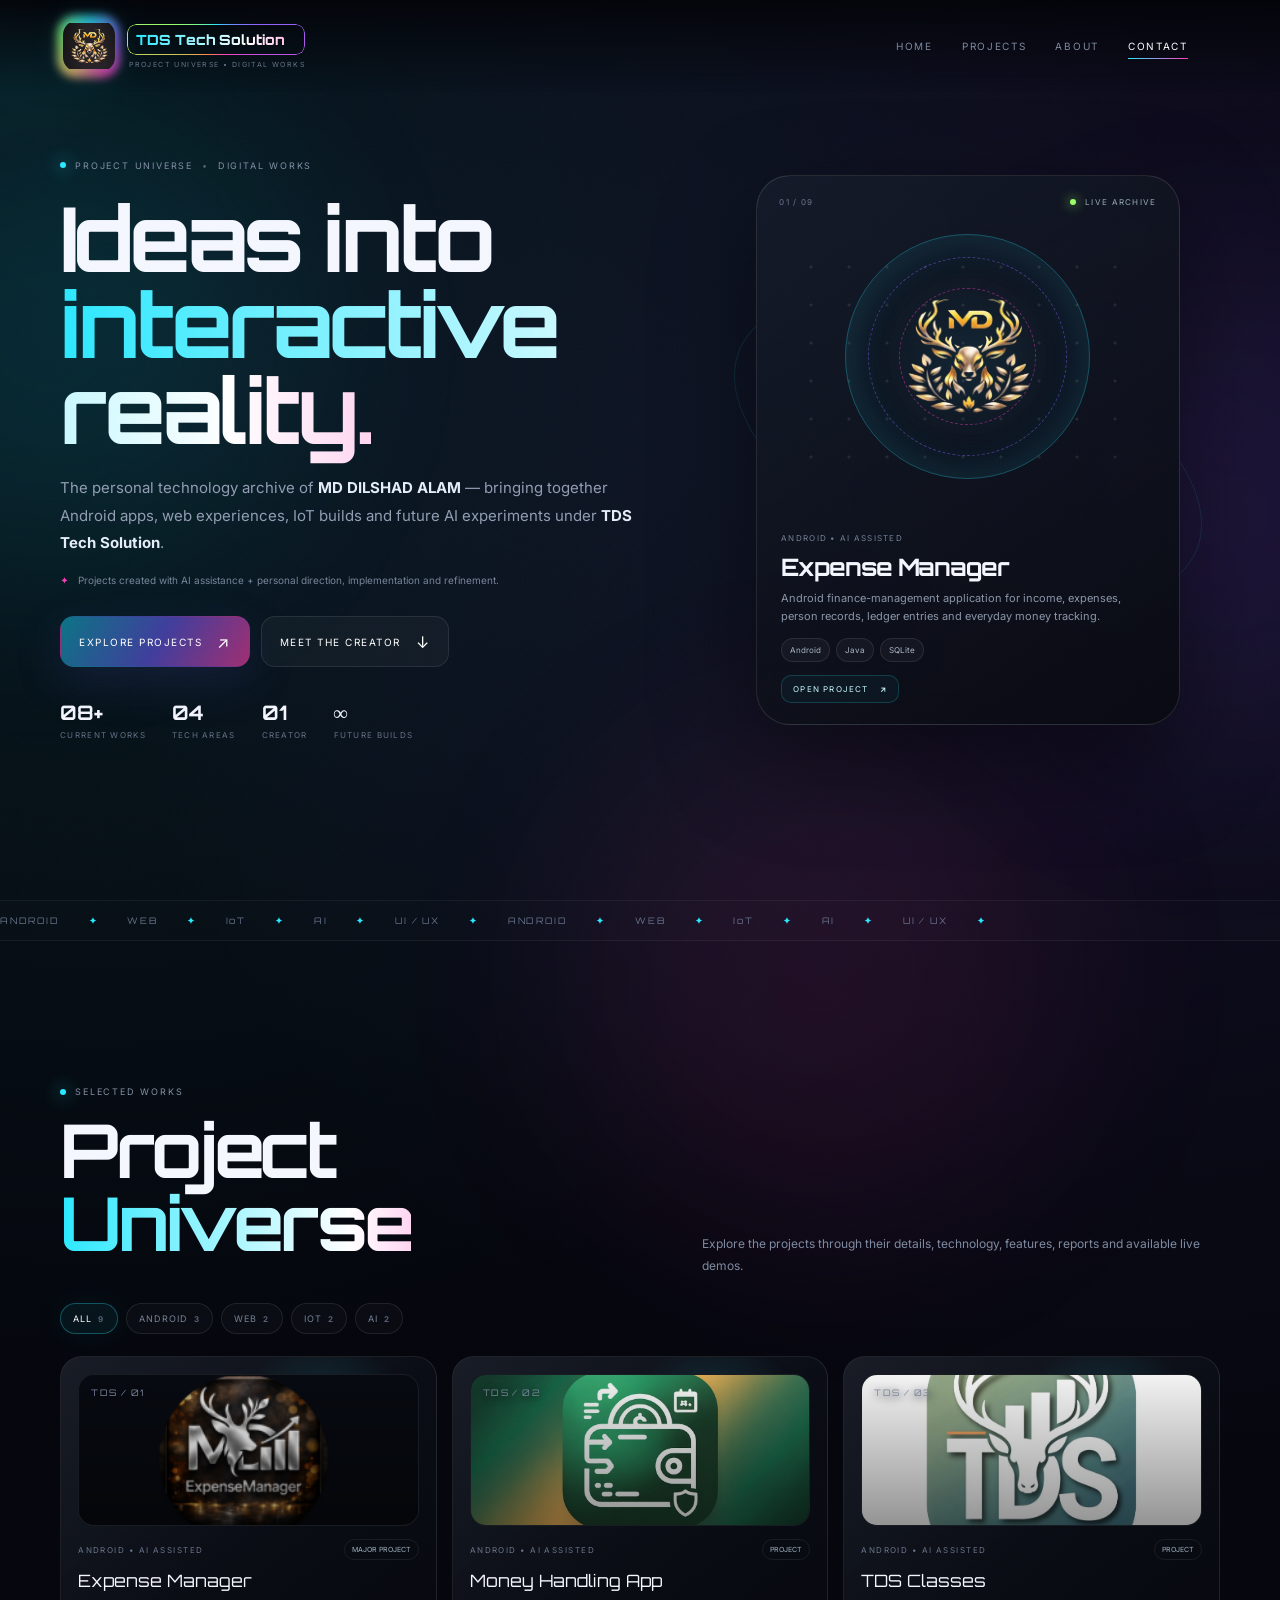
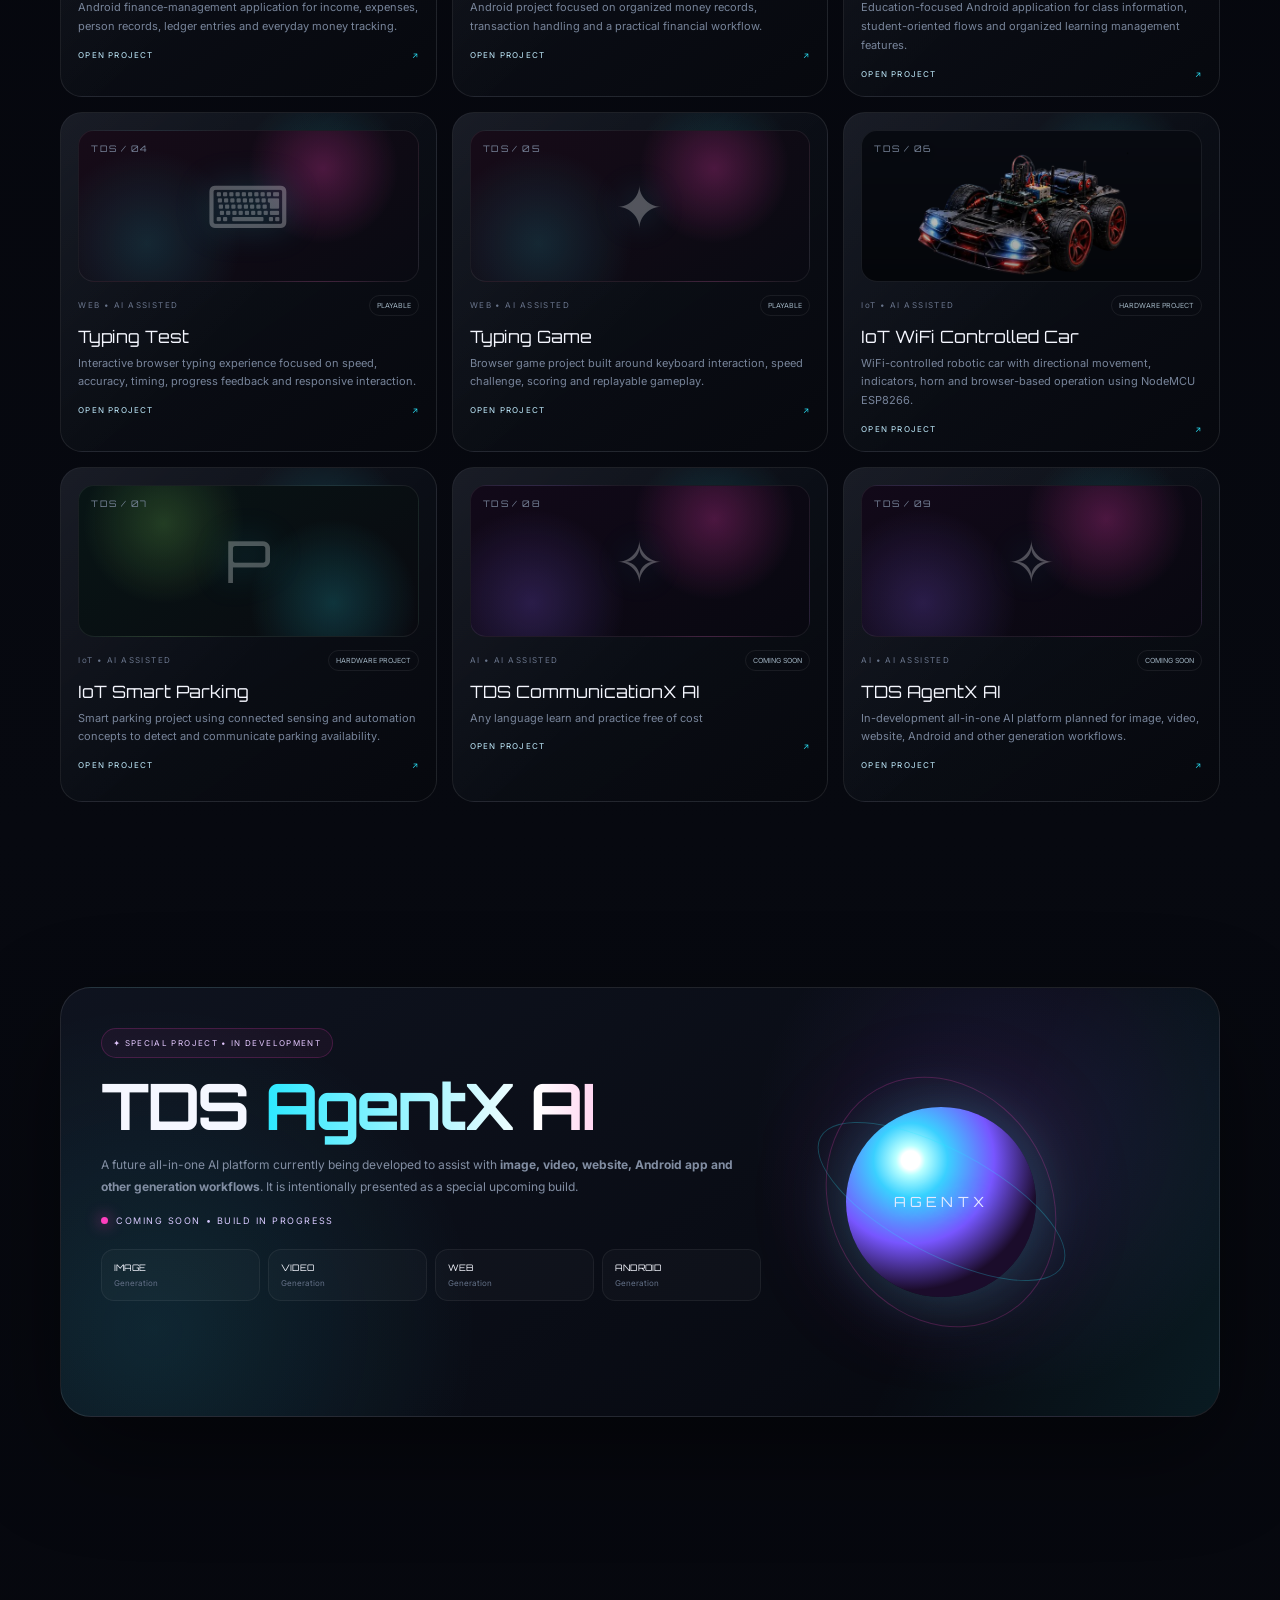
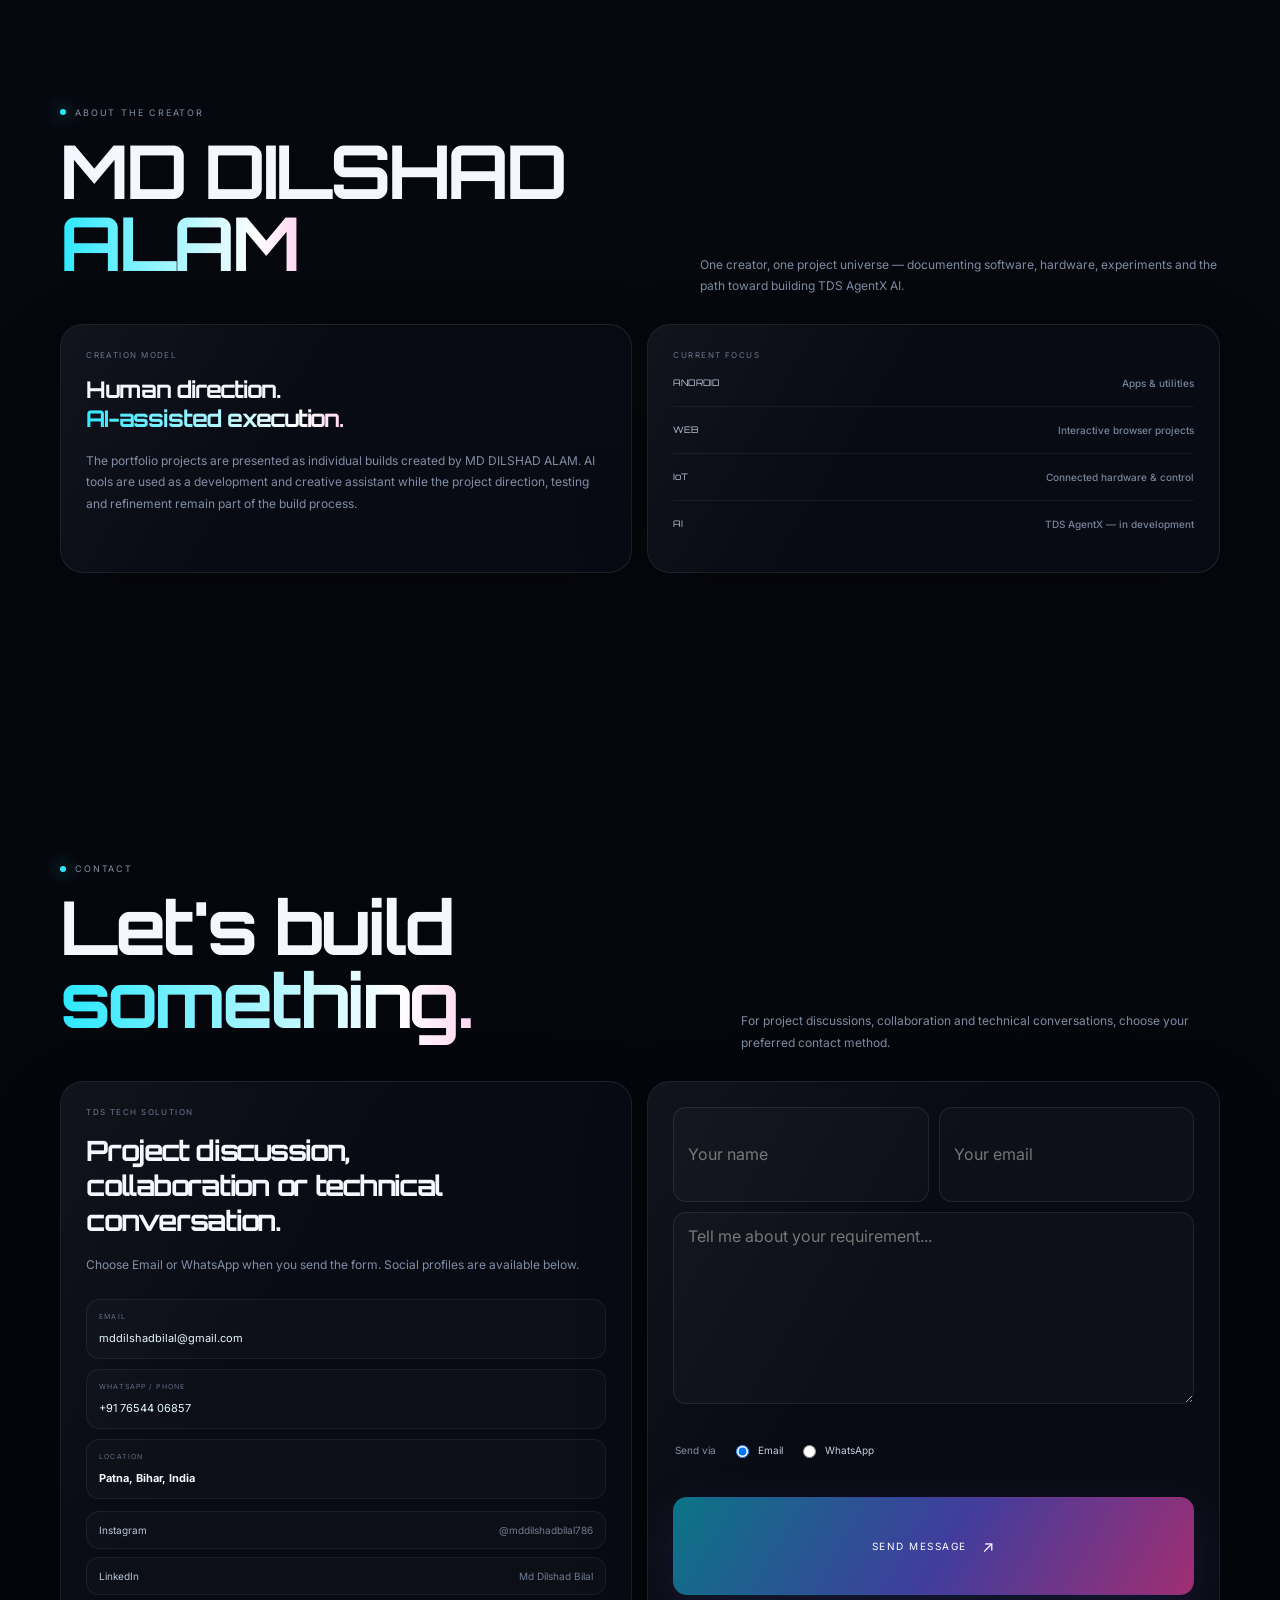
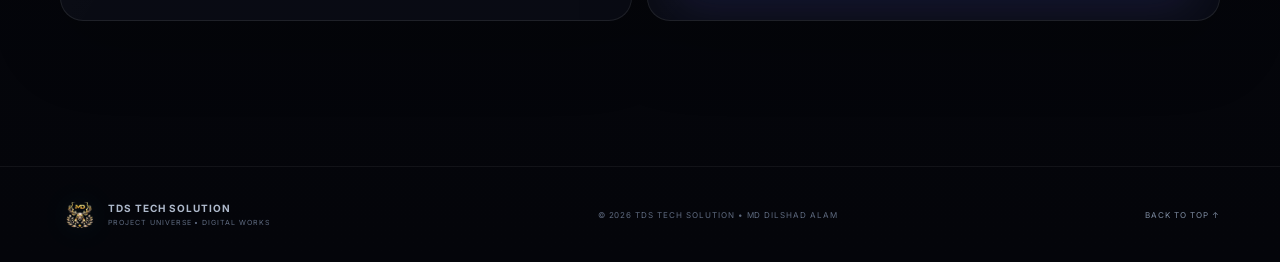
==== index.html @ 15df520c "Add files via upload" ====
<!DOCTYPE html>
<html lang="en">
<head>
  <meta charset="UTF-8">
  <meta name="viewport" content="width=device-width, initial-scale=1.0">
  <meta name="theme-color" content="#05060b">
  <meta name="description" content="TDS Tech Solution — premium digital project universe by MD Dilshad Alam.">
  <title>TDS Tech Solution — Project Universe</title>
  <link rel="preconnect" href="https://fonts.googleapis.com">
  <link rel="preconnect" href="https://fonts.gstatic.com" crossorigin>
  <link href="https://fonts.googleapis.com/css2?family=Inter:wght@400;500;600;700;800&family=Orbitron:wght@500;600;700;800;900&display=swap" rel="stylesheet">
  <link rel="stylesheet" href="styles.css">
</head>
<body>
  <div class="noise"></div>
  <div class="cursor-glow"></div>
  <div class="ambient ambient-a"></div>
  <div class="ambient ambient-b"></div>
  <div class="ambient ambient-c"></div>

  <!-- =====================================================
       PREMIUM 3–5 SECOND INTRO
       ===================================================== -->
  <section class="intro" id="intro">
    <div class="intro-grid"></div>
    <div class="intro-orbit intro-orbit-a"></div>
    <div class="intro-orbit intro-orbit-b"></div>
    <div class="intro-center">
      <div class="logo-stage large">
        <div class="logo-glow"></div>
        <div class="logo-ring ring-1"></div>
        <div class="logo-ring ring-2"></div>
        <div class="logo-ring ring-3"></div>
        <img class="tds-logo-image intro-logo" src="tds-logo.png" alt="TDS Tech Solution logo">
      </div>
      <div class="intro-brand">TDS Tech Solution</div>
      <div class="intro-sub">PROJECT UNIVERSE • DIGITAL WORKS</div>
      <div class="intro-ai">✦ BUILT WITH AI ASSISTANCE • HUMAN DIRECTION</div>
      <div class="intro-loading"><span></span></div>
      <button class="skip-intro magnetic" id="skipIntro">ENTER NOW <b>↗</b></button>
    </div>
  </section>

  <header class="site-header">
    <a class="brand-lockup" href="#home" aria-label="TDS Tech Solution home">
      <div class="brand-logo-shell">
        <img class="tds-logo-image mini" src="logo-.png" alt="TDS Tech Solution logo">
      </div>
      <div class="brand-name-wrap">
        <div class="brand-name-frame"><span class="brand-name">TDS Tech Solution</span></div>
        <span class="brand-sub">PROJECT UNIVERSE • DIGITAL WORKS</span>
      </div>
    </a>

    <nav class="nav" id="nav">
      <a class="nav-link active" href="#home">Home</a>
      <a class="nav-link" href="#projects">Projects</a>
      <a class="nav-link" href="#about">About</a>
      <a class="nav-link" href="#contact">Contact</a>
          </nav>

    <button class="menu-btn magnetic" id="menuBtn" aria-label="Open navigation"><span></span><span></span></button>
  </header>

  <main id="home">
    <!-- =====================================================
         HOME
         ===================================================== -->
    <section class="hero section">
      <div class="hero-copy reveal">
        <div class="eyebrow"><i></i> PROJECT UNIVERSE <span>•</span> DIGITAL WORKS</div>
        <h1>Ideas into<br><em>interactive reality.</em></h1>
        <p class="hero-text">
          The personal technology archive of <strong>MD DILSHAD ALAM</strong> — bringing together Android apps,
          web experiences, IoT builds and future AI experiments under <strong>TDS Tech Solution</strong>.
        </p>
        <div class="hero-ai-note"><span>✦</span> Projects created with AI assistance + personal direction, implementation and refinement.</div>
        <div class="hero-actions">
          <a class="btn btn-primary magnetic" href="#projects">Explore Projects <span>↗</span></a>
          <a class="btn btn-ghost magnetic" href="#about">Meet the Creator <span>↓</span></a>
        </div>
        <div class="stats">
          <div><b>08+</b><span>Current works</span></div>
          <div><b>04</b><span>Tech areas</span></div>
          <div><b>01</b><span>Creator</span></div>
          <div><b>∞</b><span>Future builds</span></div>
        </div>
      </div>

      <!-- Previous-style right-side featured card -->
      <div class="hero-visual reveal delay-1">
        <div class="hero-orbit orbit-x"></div>
        <div class="hero-orbit orbit-y"></div>
        <div class="hero-card tilt-card" id="featuredCard">
          <div class="hero-card-top"><span id="featuredIndex">01 / 08</span><span class="live"><i></i> LIVE ARCHIVE</span></div>
          <div class="hero-card-stage">
            <div class="scan-ring"></div>
            <div class="scan-ring ring-b"></div>
            <div class="hero-card-logo"><img class="tds-logo-image hero-logo" src="tds-logo.png" alt="TDS Tech Solution logo"></div>
            <div class="card-particles"></div>
          </div>
          <div class="featured-copy">
            <div class="featured-kicker" id="featuredCategory">ANDROID • AI ASSISTED</div>
            <h3 id="featuredTitle">Expense Manager</h3>
            <p id="featuredDesc">Personal finance management workflow with expenses, income and ledger-style records.</p>
            <div class="featured-tags" id="featuredTags"><span>Android</span><span>Java</span><span>SQLite</span></div>
            <button class="mini-action magnetic" id="featuredOpen">OPEN PROJECT <b>↗</b></button>
          </div>
        </div>
      </div>
    </section>

    <div class="ticker" aria-hidden="true">
      <div class="ticker-track"><span>ANDROID</span><b>✦</b><span>WEB</span><b>✦</b><span>IoT</span><b>✦</b><span>AI</span><b>✦</b><span>UI / UX</span><b>✦</b><span>ANDROID</span><b>✦</b><span>WEB</span><b>✦</b><span>IoT</span><b>✦</b><span>AI</span><b>✦</b><span>UI / UX</span><b>✦</b></div>
    </div>

    <!-- =====================================================
         PROJECTS
         ===================================================== -->
    <section class="projects section" id="projects">
      <div class="section-head reveal">
        <div>
          <div class="eyebrow"><i></i> SELECTED WORKS</div>
          <h2>Project <em>Universe</em></h2>
        </div>
        <p>Explore the projects through their details, technology, features, reports and available live demos.</p>
      </div>

      <div class="filters reveal delay-1" id="filters"></div>
      <div class="project-grid" id="projectGrid"></div>
    </section>

    <!-- =====================================================
         AGENTX SPECIAL PROJECT
         ===================================================== -->
    <section class="agentx section" id="agentx">
      <div class="agentx-shell reveal">
        <div class="agentx-copy">
          <div class="special-badge">✦ SPECIAL PROJECT • IN DEVELOPMENT</div>
          <h2>TDS <em>AgentX AI</em></h2>
          <p>
            A future all-in-one AI platform currently being developed to assist with <strong>image, video,
            website, Android app and other generation workflows</strong>. It is intentionally presented as a special upcoming build.
          </p>
          <div class="coming-soon"><span></span> COMING SOON • BUILD IN PROGRESS</div>
          <div class="agentx-mini-grid">
            <div>IMAGE<span>Generation</span></div>
            <div>VIDEO<span>Generation</span></div>
            <div>WEB<span>Generation</span></div>
            <div>ANDROID<span>Generation</span></div>
          </div>
        </div>
        <div class="agentx-visual"><div class="agent-orb"></div><div class="agent-axis axis-a"></div><div class="agent-axis axis-b"></div><div class="agent-core-text">AGENTX</div></div>
      </div>
    </section>

    <!-- =====================================================
         ABOUT
         ===================================================== -->
    <section class="about section" id="about">
      <div class="section-head reveal">
        <div>
          <div class="eyebrow"><i></i> ABOUT THE CREATOR</div>
          <h2>MD DILSHAD <em>ALAM</em></h2>
        </div>
        <p>One creator, one project universe — documenting software, hardware, experiments and the path toward building TDS AgentX AI.</p>
      </div>
      <div class="about-grid">
        <div class="glass-panel reveal">
          <div class="panel-label">CREATION MODEL</div>
          <h3>Human direction.<br><em>AI-assisted execution.</em></h3>
          <p>
            The portfolio projects are presented as individual builds created by MD DILSHAD ALAM.
            AI tools are used as a development and creative assistant while the project direction, testing and refinement remain part of the build process.
          </p>
        </div>
        <div class="glass-panel reveal delay-1">
          <div class="panel-label">CURRENT FOCUS</div>
          <div class="focus-row"><span>ANDROID</span><b>Apps & utilities</b></div>
          <div class="focus-row"><span>WEB</span><b>Interactive browser projects</b></div>
          <div class="focus-row"><span>IoT</span><b>Connected hardware & control</b></div>
          <div class="focus-row"><span>AI</span><b>TDS AgentX — in development</b></div>
        </div>
      </div>
    </section>

    <!-- =====================================================
         CONTACT
         ===================================================== -->
    <section class="contact section" id="contact">
      <div class="section-head reveal">
        <div><div class="eyebrow"><i></i> CONTACT</div><h2>Let's build <em>something.</em></h2></div>
        <p>For project discussions, collaboration and technical conversations, choose your preferred contact method.</p>
      </div>
      <div class="contact-grid">
        <div class="glass-panel contact-info reveal">
          <div class="panel-label">TDS TECH SOLUTION</div>
          <h3>Project discussion,<br>collaboration or technical conversation.</h3>
          <p>Choose Email or WhatsApp when you send the form. Social profiles are available below.</p>
          <div class="contact-list">
            <div><span>EMAIL</span><a href="mailto:mddilshadbilal@gmail.com">mddilshadbilal@gmail.com</a></div>
            <div><span>WHATSAPP / PHONE</span><a href="https://wa.me/917654406857">+91 76544 06857</a></div>
            <div><span>LOCATION</span><b>Patna, Bihar, India</b></div>
          </div>
          <div class="social-links">
            <a href="https://www.instagram.com/mddilshadbilal786/" target="_blank" rel="noopener">Instagram <span>@mddilshadbilal786</span></a>
            <a href="https://www.linkedin.com/search/results/people/?keywords=Md%20Dilshad%20Bilal" target="_blank" rel="noopener">LinkedIn <span>Md Dilshad Bilal</span></a>
          </div>
        </div>
        <form class="glass-panel form reveal delay-1" id="contactForm">
          <div class="form-row"><input id="contactName" placeholder="Your name" required><input id="contactSenderEmail" type="email" placeholder="Your email" required></div>
          <textarea id="contactMessage" placeholder="Tell me about your requirement..." required></textarea>
          <div class="contact-method">
            <span>Send via</span>
            <label><input type="radio" name="contactMethod" value="email" checked> Email</label>
            <label><input type="radio" name="contactMethod" value="whatsapp"> WhatsApp</label>
          </div>
          <button class="btn btn-primary magnetic" type="submit">Send Message <span>↗</span></button>
        </form>
      </div>
    </section>

  </main>

  <footer class="footer">
    <div class="footer-brand"><img class="tds-logo-image footer-logo" src="tds-logo.png" alt="TDS Tech Solution logo"><div><strong>TDS Tech Solution</strong><span>PROJECT UNIVERSE • DIGITAL WORKS</span></div></div>
    <div>© <span id="year"></span> TDS Tech Solution • MD DILSHAD ALAM</div>
    <a href="#home" class="magnetic back-top">BACK TO TOP ↑</a>
  </footer>

  <!-- =====================================================
       PROJECT ADD GUIDE
       PROJECT ADDING (EASY UPDATE)
       Project cards are generated from the objects below. To add
       another project, copy one complete project block/object,
       paste it below the previous one, then update the details.
       This is the project-card data equivalent of copying the
       project div: the design and detail drawer update automatically.
       ===================================================== -->
  <script type="application/json" id="projectData">
  [
    {
      "id":"expense-manager","number":"01","category":"android","label":"ANDROID","title":"Expense Manager","symbol":"₹",
      "description":"Android finance-management application for income, expenses, person records, ledger entries and everyday money tracking.",
      "tech":["Android","Java","SQLite","Material UI"],
      "features":["Income & expense tracking","Person / ledger management","Transaction history","Balance calculation","Recycle-bin recovery","Monthly reporting"],
      "status":"MAJOR PROJECT","cover":"expense-manager-cover.png","demo":"#","report":"reports/expense-manager/index.html"
    },
    {
      "id":"money-handling","number":"02","category":"android","label":"ANDROID","title":"Money Handling App","symbol":"◈",
      "description":"Android project focused on organized money records, transaction handling and a practical financial workflow.",
      "tech":["Android","Java","SQLite","UI / UX"],
      "features":["Money records","Transaction workflow","History view","Data organization","Mobile-first interface","Structured app flow"],
      "status":"PROJECT","cover":"money-handling-cover.jpeg","demo":"#","report":"reports/money-handling-report.html"
    },
    {
      "id":"tds-classes","number":"03","category":"android","label":"ANDROID","title":"TDS Classes","symbol":"T",
      "description":"Education-focused Android application for class information, student-oriented flows and organized learning management features.",
      "tech":["Android","Java","Firebase","Material Design"],
      "features":["Student management","Class information","OTP login flow","Attendance-oriented workflow","Organized content","Mobile interface"],
      "status":"PROJECT","cover":"tds-classes-cover.jpeg","demo":"#","report":"reports/tds-classes-report.html"
    },
    {
      "id":"typing-test","number":"04","category":"web","label":"WEB","title":"Typing Test","symbol":"⌨",
      "description":"Interactive browser typing experience focused on speed, accuracy, timing, progress feedback and responsive interaction.",
      "tech":["HTML","CSS","JavaScript","Web UI"],
      "features":["Typing speed test","Accuracy tracking","Instant feedback","Responsive interface","Practice workflow","Browser-based experience"],
      "status":"PLAYABLE","cover":"","demo":"projects/typing-test/index.html","report":"#"
    },
    {
      "id":"typing-game","number":"05","category":"web","label":"WEB","title":"Typing Game","symbol":"✦",
      "description":"Browser game project built around keyboard interaction, speed challenge, scoring and replayable gameplay.",
      "tech":["HTML","CSS","JavaScript","Game Logic"],
      "features":["Interactive gameplay","Score system","Speed challenge","Keyboard interaction","Responsive design","Replay workflow"],
      "status":"PLAYABLE","cover":"","demo":"projects/typing-game/index.html","report":"#"
    },
    {
      "id":"iot-wifi-car","number":"06","category":"iot","label":"IoT","title":"IoT WiFi Controlled Car","symbol":"◈",
      "description":"WiFi-controlled robotic car with directional movement, indicators, horn and browser-based operation using NodeMCU ESP8266.",
      "tech":["ESP8266","L298N","DC Motors","WiFi","OLED"],
      "features":["WiFi control","Forward / reverse","Left / right movement","Indicators","Horn","Browser control interface"],
      "status":"HARDWARE PROJECT","cover":"iot-car.png","demo":"#","report":"reports/iotcar/index.html"
    },
    {
      "id":"iot-smart-parking","number":"07","category":"iot","label":"IoT","title":"IoT Smart Parking","symbol":"P",
      "description":"Smart parking project using connected sensing and automation concepts to detect and communicate parking availability.",
      "tech":["Arduino","Ultrasonic Sensor","Servo Motor","IoT","Automation"],
      "features":["Parking availability","Sensor-based detection","Automatic gate concept","Real-time status","Connected hardware","Automation workflow"],
      "status":"HARDWARE PROJECT","cover":"","demo":"#","report":"reports/iot-smart-parking/index.html"
    },
    {
      "id":"tds-communicationX","number":"08","category":"ai","label":"AI","title":"TDS CommunicationX AI","symbol":"✧",
      "description":"Any language learn and practice free of cost",
      "tech":["AI assist","Generation","Automation","Future Platform"],
      "features":["easy to learn and practice"],
      "status":"COMING SOON","cover":"","demo":"#Communicationx","report":"#"
    }
    ,
    {
      "id":"tds-agentx","number":"09","category":"ai","label":"AI","title":"TDS AgentX AI","symbol":"✧",
      "description":"In-development all-in-one AI platform planned for image, video, website, Android and other generation workflows.",
      "tech":["AI","Generation","Automation","Future Platform"],
      "features":["Image generation","Video generation","Website generation","Android generation","Automation ideas","Future AI tools"],
      "status":"COMING SOON","cover":"","demo":"#agentx","report":"#"
    }
  ]
  </script>

  <!-- Project detail drawer -->
  <div class="overlay" id="projectOverlay" aria-hidden="true">
    <aside class="drawer">
      <button class="close-drawer magnetic" id="closeDrawer" aria-label="Close">×</button>
      <div class="drawer-top"><span id="drawerNumber">01</span><span id="drawerCategory">ANDROID</span></div>
      <div class="drawer-hero"><div><div class="eyebrow"><i></i> PROJECT DETAILS</div><h2 id="drawerTitle">Expense Manager</h2><p id="drawerDescription"></p></div><div class="drawer-symbol" id="drawerSymbol">₹</div></div>
      <div class="drawer-block"><span class="label">STATUS</span><div class="status-pill" id="drawerStatus">MAJOR PROJECT</div></div>
      <div class="drawer-block"><span class="label">TECHNOLOGY</span><div class="tech-list" id="drawerTech"></div></div>
      <div class="drawer-block"><span class="label">FEATURES</span><div class="feature-grid" id="drawerFeatures"></div></div>
      <div class="drawer-block ai-disclosure"><span>✦ AI-ASSISTED PROJECT</span><p>This project is presented as an AI-assisted build with human direction, testing and refinement by MD DILSHAD ALAM.</p></div>
      <div class="drawer-actions"><a class="btn btn-primary magnetic" id="drawerDemo" href="#">OPEN DEMO <span>↗</span></a><a class="btn btn-ghost magnetic" id="drawerReport" href="#">VIEW REPORT <span>↗</span></a></div>
    </aside>
  </div>

  <div class="toast" id="toast"><span>✦</span><b id="toastText">Ready</b></div>
  <script src="app.js"></script>
</body>
</html>
---- styles.css ----
:root{
  --bg:#04050a;--bg2:#090b12;--panel:rgba(14,17,27,.78);--panel2:#0d111a;--text:#f5f7ff;--muted:#929db3;
  --cyan:#2be8ff;--violet:#8d63ff;--pink:#ff3fbe;--lime:#98ff6a;--gold:#ffc76b;--orange:#ff8d49;
  --line:rgba(255,255,255,.09);--line2:rgba(255,255,255,.16);--shadow:0 35px 100px rgba(0,0,0,.45)
}
*{box-sizing:border-box}html{scroll-behavior:smooth}body{margin:0;background:radial-gradient(circle at 8% 6%,rgba(43,232,255,.09),transparent 22%),radial-gradient(circle at 88% 9%,rgba(141,99,255,.11),transparent 22%),linear-gradient(180deg,#03040a,#070910 48%,#04050a);color:var(--text);font-family:Inter,system-ui,sans-serif;overflow-x:hidden}body.no-scroll{overflow:hidden}
a{text-decoration:none;color:inherit}button,input,textarea{font:inherit}.noise{position:fixed;inset:0;z-index:50;pointer-events:none;opacity:.035;background-image:url("data:image/svg+xml,%3Csvg xmlns='http://www.w3.org/2000/svg' width='160' height='160'%3E%3Cfilter id='n'%3E%3CfeTurbulence baseFrequency='.9' numOctaves='3' stitchTiles='stitch' type='fractalNoise'/%3E%3C/filter%3E%3Crect width='100%25' height='100%25' filter='url(%23n)' opacity='.65'/%3E%3C/svg%3E")}.ambient{position:fixed;z-index:-1;width:38vw;height:38vw;border-radius:50%;filter:blur(110px);opacity:.09;pointer-events:none}.ambient-a{left:-15vw;top:10vh;background:#16dfff}.ambient-b{right:-15vw;top:30vh;background:#8e5cff}.ambient-c{left:45vw;bottom:-25vw;background:#ff3fb7}.cursor-glow{position:fixed;z-index:1;width:340px;height:340px;pointer-events:none;border-radius:50%;transform:translate(-50%,-50%);background:radial-gradient(circle,rgba(43,232,255,.08),transparent 65%);mix-blend-mode:screen}

/* Intro */
.intro{position:fixed;inset:0;z-index:2000;display:grid;place-items:center;background:#02030a;overflow:hidden;transition:opacity .9s,visibility .9s}.intro.hide{opacity:0;visibility:hidden;pointer-events:none}.intro-grid{position:absolute;inset:-25%;background:linear-gradient(rgba(43,232,255,.05) 1px,transparent 1px),linear-gradient(90deg,rgba(43,232,255,.05) 1px,transparent 1px);background-size:52px 52px;transform:perspective(500px) rotateX(61deg) translateY(35%);mask-image:linear-gradient(to bottom,transparent,#000 30%,#000 70%,transparent)}.intro-orbit{position:absolute;border:1px solid rgba(43,232,255,.15);border-radius:50%;width:480px;height:480px;animation:spin 13s linear infinite}.intro-orbit-a{border-left-color:rgba(255,63,190,.45);transform:rotate(35deg)}.intro-orbit-b{width:700px;height:300px;border-color:rgba(141,99,255,.15);animation-duration:17s;animation-direction:reverse}.intro-center{text-align:center;position:relative}.logo-stage{position:relative;display:grid;place-items:center;margin:auto}.logo-stage.large{width:260px;height:260px}.tds-logo{position:relative;width:132px;height:132px;border-radius:34px;display:grid;place-items:center;font-family:Orbitron;font-weight:900;letter-spacing:-.08em;font-size:28px;background:linear-gradient(150deg,#0b1421,#151028);border:1px solid rgba(255,255,255,.12);box-shadow:inset 0 0 35px rgba(43,232,255,.07),0 0 50px rgba(43,232,255,.12);overflow:hidden}.tds-logo:before{content:"";position:absolute;inset:-2px;background:conic-gradient(from 0deg,var(--cyan),var(--violet),var(--pink),var(--orange),var(--lime),var(--cyan));animation:spin 4.5s linear infinite;z-index:-1;filter:blur(3px)}.tds-logo span{padding:38px 17px;border-radius:25px;background:linear-gradient(145deg,#09111c,#090a12);color:#eafaff;text-shadow:0 0 18px rgba(43,232,255,.55)}.tds-logo.mini{width:52px;height:52px;border-radius:15px;font-size:12px}.tds-logo.mini span{padding:16px 7px;border-radius:11px}.tds-logo.hero{width:175px;height:175px;border-radius:44px;font-size:32px;animation:float 4.5s ease-in-out infinite}.tds-logo.footer-logo{width:39px;height:39px;border-radius:11px;font-size:9px}.tds-logo.footer-logo span{padding:12px 5px;border-radius:8px}.logo-glow{position:absolute;width:180px;height:180px;border-radius:50%;background:radial-gradient(circle,rgba(43,232,255,.23),transparent 70%);filter:blur(8px)}.logo-ring{position:absolute;border-radius:50%;border:1px solid rgba(255,255,255,.18);animation:spin 8s linear infinite}.ring-1{inset:12px;border-left-color:var(--cyan);border-bottom-color:transparent}.ring-2{inset:34px;border-style:dashed;border-color:rgba(255,63,190,.3);animation-duration:11s;animation-direction:reverse}.ring-3{inset:-10px;border-right-color:var(--violet);border-left-color:transparent;animation-duration:16s}.intro-brand{margin-top:8px;font-family:Orbitron;font-size:26px;font-weight:800;background:linear-gradient(90deg,var(--cyan),#fff,var(--pink),var(--violet),var(--cyan));background-size:350% 100%;-webkit-background-clip:text;background-clip:text;color:transparent;animation:gradientFlow 5s linear infinite}.intro-sub{font-size:9px;color:#78849a;letter-spacing:.26em;margin-top:10px}.intro-ai{margin-top:20px;font-size:9px;color:#9d8cff;letter-spacing:.13em}.intro-loading{width:240px;height:2px;margin:18px auto 0;background:rgba(255,255,255,.07);overflow:hidden}.intro-loading span{display:block;width:33%;height:100%;background:linear-gradient(90deg,transparent,var(--cyan),var(--pink),transparent);animation:loading 1.25s linear infinite}.skip-intro{position:fixed;right:28px;bottom:24px;border:1px solid rgba(255,255,255,.12);background:rgba(255,255,255,.04);color:#aeb8cb;border-radius:999px;padding:11px 15px;font-size:9px;letter-spacing:.16em;cursor:pointer}

/* Header / brand */
.site-header{position:fixed;left:0;right:0;top:0;height:92px;z-index:1000;display:flex;align-items:center;justify-content:space-between;padding:11px 4.7vw;background:linear-gradient(180deg,rgba(4,5,10,.94),rgba(4,5,10,.47),transparent);backdrop-filter:blur(10px)}.brand-lockup{display:flex;align-items:center;gap:10px}.brand-logo-shell{width:57px;height:57px;display:grid;place-items:center;position:relative}.brand-logo-shell:before{content:"";position:absolute;inset:-3px;border-radius:19px;background:conic-gradient(var(--cyan),var(--violet),var(--pink),var(--gold),var(--lime),var(--cyan));filter:blur(4px);opacity:.75;animation:spin 4.8s linear infinite}.brand-name-wrap{display:flex;flex-direction:column;gap:5px}.brand-name-frame{position:relative;padding:5px 9px 6px;border-radius:9px;overflow:hidden}.brand-name-frame:before{content:"";position:absolute;inset:0;border:1px solid transparent;border-radius:inherit;background:conic-gradient(from 0deg,var(--cyan),var(--violet),var(--pink),var(--orange),var(--lime),var(--cyan)) border-box;mask:linear-gradient(#000 0 0) padding-box,linear-gradient(#000 0 0);mask-composite:exclude;animation:spin 4s linear infinite}.brand-name{position:relative;font-family:Orbitron;font-weight:800;font-size:14px;white-space:nowrap;background:linear-gradient(90deg,var(--cyan),#fff,var(--pink),var(--violet),var(--cyan));background-size:300% 100%;-webkit-background-clip:text;background-clip:text;color:transparent;animation:gradientFlow 5.5s linear infinite}.brand-sub{font-size:7px;letter-spacing:.2em;color:#68748a;padding-left:2px}.nav{display:flex;align-items:center;gap:29px;margin-left:auto;margin-right:32px}.nav-link{position:relative;padding:9px 0;color:#7e8a9e;font-size:10px;text-transform:uppercase;letter-spacing:.17em;transition:.25s}.nav-link:after{content:"";position:absolute;left:0;right:100%;bottom:2px;height:1px;background:linear-gradient(90deg,var(--cyan),var(--pink));transition:.35s}.nav-link:hover,.nav-link.active{color:#fff}.nav-link:hover:after,.nav-link.active:after{right:0}.menu-btn{display:none;background:rgba(255,255,255,.04);border:1px solid var(--line);border-radius:12px;width:45px;height:40px;cursor:pointer}.menu-btn span{display:block;width:20px;height:1px;background:#fff;margin:5px auto}

/* Shared */
.section{width:min(1180px,90.6vw);margin:auto;padding:145px 0}.hero{min-height:100vh;padding-top:145px;display:grid;grid-template-columns:1.08fr .92fr;gap:5vw;align-items:center}.eyebrow{display:flex;align-items:center;gap:9px;color:#8390a4;font-size:9px;letter-spacing:.2em;text-transform:uppercase}.eyebrow i{width:6px;height:6px;border-radius:50%;background:var(--cyan);box-shadow:0 0 17px var(--cyan);animation:pulse 1.6s ease-in-out infinite}.eyebrow span{color:#556176}h1,h2,h3{font-family:Orbitron;letter-spacing:-.045em}h1{font-size:clamp(51px,7vw,100px);line-height:.96;margin:24px 0 21px}h2{font-size:clamp(39px,5.8vw,77px);line-height:.98;margin:17px 0}h1 em,h2 em,.glass-panel h3 em{font-style:normal;background:linear-gradient(90deg,var(--cyan),#fff,var(--pink),var(--violet),var(--cyan));background-size:330% 100%;-webkit-background-clip:text;background-clip:text;color:transparent;animation:gradientFlow 8s linear infinite}.hero-text{max-width:650px;color:var(--muted);font-size:15px;line-height:1.85}.hero-text strong{color:#e5edf9}.hero-ai-note{display:flex;gap:9px;align-items:flex-start;color:#77849a;font-size:10px;line-height:1.6;max-width:600px;margin-top:13px}.hero-ai-note span{color:var(--pink)}.hero-actions{display:flex;gap:11px;flex-wrap:wrap;margin-top:28px}.btn{position:relative;overflow:hidden;min-height:51px;padding:0 18px;border-radius:14px;border:1px solid var(--line);display:inline-flex;justify-content:center;align-items:center;gap:15px;color:#fff;font-size:10px;text-transform:uppercase;letter-spacing:.15em;transition:transform .25s,box-shadow .25s,border-color .25s;background:rgba(255,255,255,.035);cursor:pointer}.btn span{font-size:16px;transition:.25s}.btn:hover span{transform:translate(3px,-3px)}.btn-primary{border-color:transparent;background:linear-gradient(120deg,#0b7486,#403d9d 52%,#a02e72);box-shadow:0 15px 45px rgba(68,68,160,.22)}.btn-primary:hover{box-shadow:0 20px 55px rgba(43,232,255,.13)}.btn-ghost:hover{border-color:rgba(43,232,255,.32);box-shadow:0 14px 45px rgba(43,232,255,.07)}.btn:before{content:"";position:absolute;inset:0;background:linear-gradient(115deg,transparent 20%,rgba(255,255,255,.17) 50%,transparent 80%);transform:translateX(-120%);transition:.65s}.btn:hover:before{transform:translateX(120%)}.stats{display:flex;flex-wrap:wrap;gap:26px;margin-top:33px}.stats b{font-family:Orbitron;font-size:20px}.stats span{display:block;color:#647087;font-size:8px;text-transform:uppercase;letter-spacing:.16em;margin-top:5px}

/* Hero feature card */
.hero-visual{min-height:600px;display:grid;place-items:center;position:relative}.hero-orbit{position:absolute;border:1px solid rgba(43,232,255,.12);border-radius:50%;animation:spin 13s linear infinite}.orbit-x{width:500px;height:250px;transform:rotate(24deg)}.orbit-y{width:300px;height:470px;border-color:rgba(255,63,190,.11);animation-duration:18s;animation-direction:reverse;transform:rotate(-28deg)}.hero-card{width:min(430px,84%);aspect-ratio:.77;border-radius:34px;position:relative;overflow:hidden;border:1px solid rgba(255,255,255,.11);background:linear-gradient(145deg,rgba(21,27,42,.87),rgba(7,9,15,.9));box-shadow:var(--shadow);backdrop-filter:blur(18px);transition:transform .35s ease}.hero-card:before{content:"";position:absolute;inset:-1px;border-radius:inherit;background:linear-gradient(120deg,rgba(43,232,255,.4),transparent 30%,rgba(255,63,190,.35) 70%,transparent);opacity:.6;mask:linear-gradient(#000 0 0) content-box,linear-gradient(#000 0 0);mask-composite:exclude;padding:1px}.hero-card-top{position:absolute;left:22px;right:22px;top:21px;display:flex;justify-content:space-between;color:#6c7890;font-size:8px;letter-spacing:.16em;z-index:2}.live{color:#96acb9}.live i{display:inline-block;width:6px;height:6px;border-radius:50%;background:var(--lime);box-shadow:0 0 12px var(--lime);margin-right:6px}.hero-card-stage{position:absolute;inset:72px 35px 260px;display:grid;place-items:center}.scan-ring{position:absolute;width:245px;height:245px;border-radius:50%;border:1px solid rgba(43,232,255,.17);box-shadow:0 0 50px rgba(43,232,255,.08) inset;animation:spin 13s linear infinite}.scan-ring:before,.scan-ring:after{content:"";position:absolute;inset:22px;border-radius:50%;border:1px dashed rgba(141,99,255,.25)}.scan-ring:after{inset:53px;border-color:rgba(255,63,190,.23);animation:spin 7s linear infinite reverse}.hero-card-logo{position:relative}.card-particles{position:absolute;inset:0;background-image:radial-gradient(circle,rgba(255,255,255,.6) 0 1px,transparent 2px);background-size:38px 38px;opacity:.15;animation:particleDrift 8s linear infinite}.featured-copy{position:absolute;left:24px;right:24px;bottom:21px}.featured-kicker{font-size:8px;color:#738098;letter-spacing:.16em}.featured-copy h3{font-size:24px;margin:9px 0 7px}.featured-copy p{color:#8b96aa;font-size:11px;line-height:1.7;margin:0}.featured-tags{display:flex;gap:6px;flex-wrap:wrap;margin-top:12px}.featured-tags span{border:1px solid var(--line);background:rgba(255,255,255,.035);padding:6px 8px;border-radius:999px;font-size:8px;color:#aab6c9}.mini-action{margin-top:13px;border:1px solid rgba(43,232,255,.19);background:rgba(43,232,255,.04);color:#c7f9ff;padding:8px 11px;border-radius:10px;font-size:8px;letter-spacing:.15em;cursor:pointer}.mini-action b{margin-left:8px}.ticker{position:relative;z-index:2;overflow:hidden;border-top:1px solid rgba(255,255,255,.05);border-bottom:1px solid rgba(255,255,255,.05);padding:14px 0;background:rgba(255,255,255,.012)}.ticker-track{display:flex;gap:29px;width:max-content;align-items:center;color:#66738b;font-family:Orbitron;font-size:9px;letter-spacing:.2em;animation:ticker 22s linear infinite}.ticker-track b{color:var(--cyan)}

/* Projects */
.section-head{display:flex;justify-content:space-between;align-items:end;gap:25px;margin-bottom:27px}.section-head>p{max-width:520px;color:#7f8ba1;font-size:12px;line-height:1.8;margin:0}.filters{display:flex;gap:8px;flex-wrap:wrap;margin-bottom:22px}.filter{border:1px solid var(--line);background:rgba(255,255,255,.025);color:#778399;border-radius:999px;padding:9px 12px;cursor:pointer;font-size:9px;letter-spacing:.12em;text-transform:uppercase;transition:.25s}.filter b{font-size:8px;margin-left:6px;color:#556178}.filter:hover,.filter.active{color:#fff;border-color:rgba(43,232,255,.3);background:rgba(43,232,255,.06);box-shadow:0 0 30px rgba(43,232,255,.06)}.project-grid{display:grid;grid-template-columns:repeat(3,1fr);gap:15px}.project-card{position:relative;min-height:335px;padding:17px;border-radius:22px;overflow:hidden;border:1px solid var(--line);background:linear-gradient(145deg,rgba(17,21,32,.82),rgba(7,9,14,.92));cursor:pointer;transition:transform .35s,box-shadow .35s,border-color .35s}.project-card:before{content:"";position:absolute;inset:-1px;background:radial-gradient(circle at var(--mx,70%) var(--my,20%),rgba(43,232,255,.17),transparent 23%),linear-gradient(135deg,rgba(255,255,255,.045),transparent 55%);pointer-events:none}.project-card:hover{transform:translateY(-8px);border-color:rgba(255,255,255,.17);box-shadow:0 25px 70px rgba(0,0,0,.34)}.project-art{height:152px;border-radius:16px;border:1px solid rgba(255,255,255,.07);background:var(--art);position:relative;overflow:hidden}.project-art:after{content:"";position:absolute;inset:0;background:linear-gradient(110deg,transparent 25%,rgba(255,255,255,.11) 50%,transparent 75%);transform:translateX(-120%);transition:.8s}.project-card:hover .project-art:after{transform:translateX(120%)}.project-code{position:absolute;top:12px;left:12px;font-family:Orbitron;font-size:9px;color:#7a879d;letter-spacing:.16em;z-index:2}.project-symbol{position:absolute;inset:0;display:grid;place-items:center;font-family:Orbitron;font-size:58px;color:rgba(255,255,255,.28);text-shadow:0 0 35px rgba(43,232,255,.25);z-index:1}.project-meta{display:flex;justify-content:space-between;align-items:center;gap:10px;margin-top:13px}.project-cat{font-size:8px;color:#67738a;letter-spacing:.18em}.project-status{font-size:7px;color:#9eb1bf;border:1px solid rgba(255,255,255,.07);padding:5px 7px;border-radius:999px}.project-title{font-family:Orbitron;font-size:17px;margin-top:10px}.project-desc{font-size:11px;color:#77849a;line-height:1.7;margin-top:7px}.project-open{margin-top:14px;color:#c1edff;font-size:8px;letter-spacing:.15em}.project-open span{float:right;color:var(--cyan)}

/* AgentX */
.agentx{padding-top:40px}.agentx-shell{position:relative;min-height:430px;padding:40px;border-radius:31px;overflow:hidden;border:1px solid rgba(255,255,255,.1);background:radial-gradient(circle at 82% 35%,rgba(141,99,255,.13),transparent 26%),radial-gradient(circle at 8% 80%,rgba(43,232,255,.11),transparent 29%),linear-gradient(145deg,rgba(16,21,33,.9),rgba(6,8,14,.94));box-shadow:var(--shadow)}.agentx-shell:before{content:"";position:absolute;inset:0;background:linear-gradient(115deg,transparent 35%,rgba(43,232,255,.1) 50%,transparent 65%);background-size:230% 100%;animation:borderSweep 7s linear infinite;pointer-events:none}.agentx-copy{position:relative;z-index:2;max-width:660px}.special-badge{display:inline-flex;padding:9px 11px;border-radius:999px;border:1px solid rgba(255,63,190,.2);background:rgba(255,63,190,.05);color:#e4c8ff;font-size:8px;letter-spacing:.17em}.agentx-shell h2{font-size:clamp(35px,5vw,65px)}.agentx-shell p{color:#828ea3;font-size:12px;line-height:1.8;max-width:650px}.coming-soon{display:flex;align-items:center;gap:8px;color:#d8caff;font-size:9px;letter-spacing:.17em;margin-top:17px}.coming-soon span{width:7px;height:7px;border-radius:50%;background:var(--pink);box-shadow:0 0 15px var(--pink);animation:pulse 1.4s infinite}.agentx-mini-grid{display:grid;grid-template-columns:repeat(4,1fr);gap:8px;margin-top:23px}.agentx-mini-grid div{padding:12px;border:1px solid rgba(255,255,255,.06);border-radius:13px;background:rgba(255,255,255,.025);font-size:9px;font-family:Orbitron}.agentx-mini-grid span{display:block;color:#637087;font-family:Inter;font-size:8px;margin-top:5px}.agentx-visual{position:absolute;right:5%;top:0;bottom:0;width:38%;display:grid;place-items:center}.agent-orb{width:190px;height:190px;border-radius:50%;background:radial-gradient(circle at 34% 28%,#fff 0 5%,#b9ffff 8%,#3bd0ff 20%,#7756ff 45%,#1b0c2b 70%);box-shadow:0 0 55px rgba(43,232,255,.23),0 0 120px rgba(255,63,190,.12);animation:orbPulse 3s ease-in-out infinite}.agent-axis{position:absolute;border:1px solid rgba(43,232,255,.25);border-radius:50%}.axis-a{width:275px;height:105px;transform:rotate(28deg);animation:spin 8s linear infinite}.axis-b{width:220px;height:260px;transform:rotate(-30deg);border-color:rgba(255,63,190,.22);animation:spin 12s linear infinite reverse}.agent-core-text{position:absolute;font-family:Orbitron;font-size:14px;letter-spacing:.3em;color:#e5eaff;text-shadow:0 0 22px var(--cyan)}

/* About/contact/support */
.about-grid,.contact-grid{display:grid;grid-template-columns:1fr 1fr;gap:15px}.glass-panel{position:relative;padding:25px;border-radius:23px;border:1px solid var(--line);background:rgba(12,15,24,.72);box-shadow:0 25px 70px rgba(0,0,0,.22);overflow:hidden}.glass-panel:before{content:"";position:absolute;inset:0;background:linear-gradient(120deg,rgba(255,255,255,.035),transparent 40%);pointer-events:none}.panel-label,.label{font-size:8px;color:#67738b;letter-spacing:.18em}.glass-panel h3{font-size:23px;line-height:1.25;margin:16px 0}.glass-panel p{color:#818da4;font-size:12px;line-height:1.8}.focus-row{display:flex;justify-content:space-between;gap:15px;border-bottom:1px solid rgba(255,255,255,.055);padding:17px 0}.focus-row:last-child{border-bottom:0}.focus-row span{font-family:Orbitron;font-size:9px;color:#b8c3d5}.focus-row b{font-size:10px;color:#77849a;font-weight:500}.contact-info h3{font-size:28px}.contact-list{margin-top:24px;display:grid;gap:10px}.contact-list div{padding:12px;border:1px solid rgba(255,255,255,.06);border-radius:13px;background:rgba(255,255,255,.02)}.contact-list span{display:block;color:#5e6a80;font-size:7px;letter-spacing:.16em;margin-bottom:5px}.contact-list b{font-size:11px}.form{display:grid;gap:10px}.form-row{display:grid;grid-template-columns:1fr 1fr;gap:10px}.form input,.form textarea{width:100%;border:1px solid rgba(255,255,255,.08);background:rgba(255,255,255,.025);color:#fff;outline:none;padding:13px 14px;border-radius:13px;transition:.25s}.form input:focus,.form textarea:focus{border-color:rgba(43,232,255,.35);box-shadow:0 0 0 4px rgba(43,232,255,.05)}.form textarea{min-height:145px;resize:vertical}.form small{font-size:8px;color:#626e83}.support{padding-top:10px}.support-shell{display:flex;justify-content:space-between;gap:25px;align-items:end}.support-shell h2{margin-bottom:10px}.support-shell p{max-width:650px}.support-actions{display:flex;gap:10px;flex-wrap:wrap}.footer{border-top:1px solid rgba(255,255,255,.06);padding:28px 4.7vw;display:flex;align-items:center;justify-content:space-between;gap:20px;color:#5f6b80;font-size:8px;letter-spacing:.12em;text-transform:uppercase}.footer-brand{display:flex;align-items:center;gap:9px}.footer-brand>div:last-child{display:flex;flex-direction:column;gap:4px}.footer-brand strong{font-size:10px;color:#aeb9cb}.footer-brand span{font-size:7px}.back-top{color:#7d8ba0;transition:.25s}.back-top:hover{color:#fff}

/* Drawer */
.overlay{position:fixed;inset:0;z-index:1500;background:rgba(1,2,6,.73);backdrop-filter:blur(15px);opacity:0;visibility:hidden;transition:.45s}.overlay.open{opacity:1;visibility:visible}.drawer{position:absolute;right:0;top:0;width:min(760px,94vw);height:100%;background:linear-gradient(145deg,#111726,#07090e);border-left:1px solid rgba(255,255,255,.1);box-shadow:-30px 0 100px rgba(0,0,0,.55);padding:42px 5vw;overflow:auto;transform:translateX(100%);transition:transform .65s cubic-bezier(.16,1,.3,1)}.overlay.open .drawer{transform:none}.close-drawer{position:absolute;top:20px;right:20px;width:42px;height:42px;border-radius:50%;border:1px solid var(--line);background:rgba(255,255,255,.035);color:#fff;cursor:pointer;font-size:24px}.drawer-top{display:flex;justify-content:space-between;color:#647087;font-size:8px;letter-spacing:.2em}.drawer-top span:last-child{color:var(--cyan)}.drawer-hero{padding:80px 0 45px;border-bottom:1px solid rgba(255,255,255,.06);display:flex;gap:20px;justify-content:space-between}.drawer-hero h2{font-size:clamp(38px,5vw,64px);margin:18px 0 13px}.drawer-hero p{max-width:510px;color:#838fa4;line-height:1.8;font-size:12px}.drawer-symbol{font-family:Orbitron;font-size:100px;color:rgba(43,232,255,.08);align-self:center}.drawer-block{padding:28px 0;border-bottom:1px solid rgba(255,255,255,.05)}.status-pill{display:inline-flex;margin-top:11px;padding:8px 10px;border-radius:999px;border:1px solid rgba(255,255,255,.08);color:#b9c4d4;font-size:8px}.tech-list{display:flex;gap:7px;flex-wrap:wrap;margin-top:12px}.tech-list span{padding:8px 10px;border-radius:999px;border:1px solid var(--line);background:rgba(255,255,255,.025);color:#b3c0d1;font-size:9px}.feature-grid{display:grid;grid-template-columns:1fr 1fr;gap:8px;margin-top:12px}.feature-grid div{padding:13px;border:1px solid rgba(255,255,255,.06);background:rgba(255,255,255,.02);border-radius:12px;color:#8a96aa;font-size:10px}.feature-grid div:before{content:"✦";color:var(--cyan);margin-right:8px}.ai-disclosure{border:1px solid rgba(141,99,255,.16);background:rgba(141,99,255,.04);border-radius:15px;padding:13px;margin-top:20px}.ai-disclosure span{font-family:Orbitron;font-size:8px;color:#d4c8ff;letter-spacing:.14em}.ai-disclosure p{font-size:10px;margin:8px 0 0;color:#7e8aa0}.drawer-actions{display:flex;gap:9px;flex-wrap:wrap;margin-top:22px}

/* Effects */
.reveal{opacity:0;transform:translateY(28px);transition:opacity .8s ease,transform .8s ease}.reveal.visible{opacity:1;transform:none}.delay-1{transition-delay:.12s}.toast{position:fixed;left:50%;bottom:26px;z-index:2500;transform:translate(-50%,20px);opacity:0;pointer-events:none;padding:11px 15px;border:1px solid rgba(43,232,255,.18);border-radius:999px;background:rgba(7,10,16,.92);backdrop-filter:blur(15px);box-shadow:0 20px 50px rgba(0,0,0,.35);font-size:9px;letter-spacing:.12em;transition:.35s}.toast.show{opacity:1;transform:translate(-50%,0)}.toast span{color:var(--cyan);margin-right:8px}.ripple{position:fixed;z-index:2500;border-radius:50%;pointer-events:none;border:1px solid rgba(255,255,255,.9);animation:ripple .7s ease-out forwards}.mobile-open{overflow:hidden}
@keyframes spin{to{transform:rotate(360deg)}}@keyframes pulse{50%{transform:scale(1.7);opacity:.55}}@keyframes float{50%{transform:translateY(-12px)}}@keyframes orbPulse{0%,100%{transform:scale(.97);filter:brightness(.95)}50%{transform:scale(1.04);filter:brightness(1.14)}}@keyframes gradientFlow{to{background-position:300% 0}}@keyframes loading{from{transform:translateX(-150%)}to{transform:translateX(430%)}}@keyframes ticker{to{transform:translateX(-50%)}}@keyframes borderSweep{to{background-position:230% 0}}@keyframes particleDrift{to{transform:translate(38px,-28px)}}@keyframes ripple{to{width:180px;height:180px;opacity:0;transform:translate(-50%,-50%)}}

@media(max-width:920px){.nav{display:none}.menu-btn{display:block}.hero{grid-template-columns:1fr;min-height:auto;padding-top:135px}.hero-visual{min-height:560px}.section-head{display:block}.section-head>p{margin-top:18px}.project-grid{grid-template-columns:1fr 1fr}.agentx-visual{opacity:.55}.about-grid,.contact-grid{grid-template-columns:1fr}.support-shell{display:block}.support-actions{margin-top:20px}.footer{flex-direction:column;align-items:flex-start}}
@media(max-width:620px){.cursor-glow{display:none}.site-header{height:82px;padding:10px 5vw}.brand-name{font-size:11px}.brand-logo-shell{width:50px;height:50px}.brand-sub{font-size:6px}.nav{position:absolute;right:5vw;top:72px;display:none;flex-direction:column;align-items:stretch;gap:2px;width:205px;padding:9px;border-radius:15px;border:1px solid var(--line);background:rgba(5,7,12,.96);box-shadow:0 25px 70px rgba(0,0,0,.5)}.nav.open{display:flex}.nav-link{padding:11px 10px}.hero{padding-top:115px}.hero-visual{min-height:470px}.hero-card{width:87%}.project-grid{grid-template-columns:1fr}.section{padding:100px 0}.agentx-shell{padding:25px}.agentx-visual{position:relative;width:100%;height:270px;right:auto;top:auto;margin-top:15px}.agentx-mini-grid{grid-template-columns:1fr 1fr}.form-row{grid-template-columns:1fr}.drawer{padding:30px 6vw}.drawer-hero{padding-top:65px}.drawer-symbol{font-size:65px}.feature-grid{grid-template-columns:1fr}.intro-brand{font-size:20px}.intro-sub{font-size:7px}.skip-intro{right:15px;bottom:15px}.logo-stage.large{width:220px;height:220px}.tds-logo:not(.mini):not(.hero):not(.footer-logo){width:112px;height:112px;font-size:23px}.tds-logo:not(.mini):not(.hero):not(.footer-logo) span{padding:32px 14px}.intro-orbit-a{width:360px;height:360px}.intro-orbit-b{width:500px;height:230px}.footer{padding:25px 5vw}}.tds-logo-image{display:block;object-fit:contain;max-width:100%;height:auto}.tds-logo-image.intro-logo{width:132px;height:132px;border-radius:34px;filter:drop-shadow(0 0 28px rgba(43,232,255,.22));animation:float 4.5s ease-in-out infinite}.tds-logo-image.mini{width:52px;height:52px;border-radius:15px;filter:drop-shadow(0 0 16px rgba(43,232,255,.16))}.tds-logo-image.hero-logo{width:175px;height:175px;border-radius:44px;animation:float 4.5s ease-in-out infinite;filter:drop-shadow(0 0 32px rgba(43,232,255,.22))}.tds-logo-image.footer-logo{width:39px;height:39px;border-radius:11px;filter:drop-shadow(0 0 14px rgba(43,232,255,.14))}.project-art.has-cover{background:#080b12}.project-art.has-cover img{width:100%;height:100%;display:block;object-fit:cover;position:relative;z-index:1}.project-art.has-cover:before{content:"";position:absolute;inset:0;background:linear-gradient(180deg,rgba(0,0,0,.05),rgba(0,0,0,.42));z-index:2;pointer-events:none}.project-art.has-cover .project-code{z-index:3;text-shadow:0 2px 8px #000}.contact-list a{font-size:11px;color:#e6f7ff;text-decoration:none}.contact-list a:hover{color:var(--cyan)}.social-links{display:grid;gap:8px;margin-top:12px}.social-links a{display:flex;justify-content:space-between;gap:12px;padding:12px;border:1px solid rgba(255,255,255,.06);border-radius:13px;background:rgba(255,255,255,.02);color:#b9c6d8;text-decoration:none;font-size:10px}.social-links a span{color:#6f7c91}.social-links a:hover{border-color:rgba(43,232,255,.25);color:#fff}.contact-method{display:flex;align-items:center;gap:15px;flex-wrap:wrap;padding:5px 2px;color:#8290a6;font-size:10px}.contact-method label{display:flex;align-items:center;gap:6px;color:#c6d0de;cursor:pointer}.contact-method input{width:auto}.is-disabled{opacity:.38;pointer-events:none}.brand-logo-shell{display:grid;place-items:center}.footer-brand{min-width:230px}
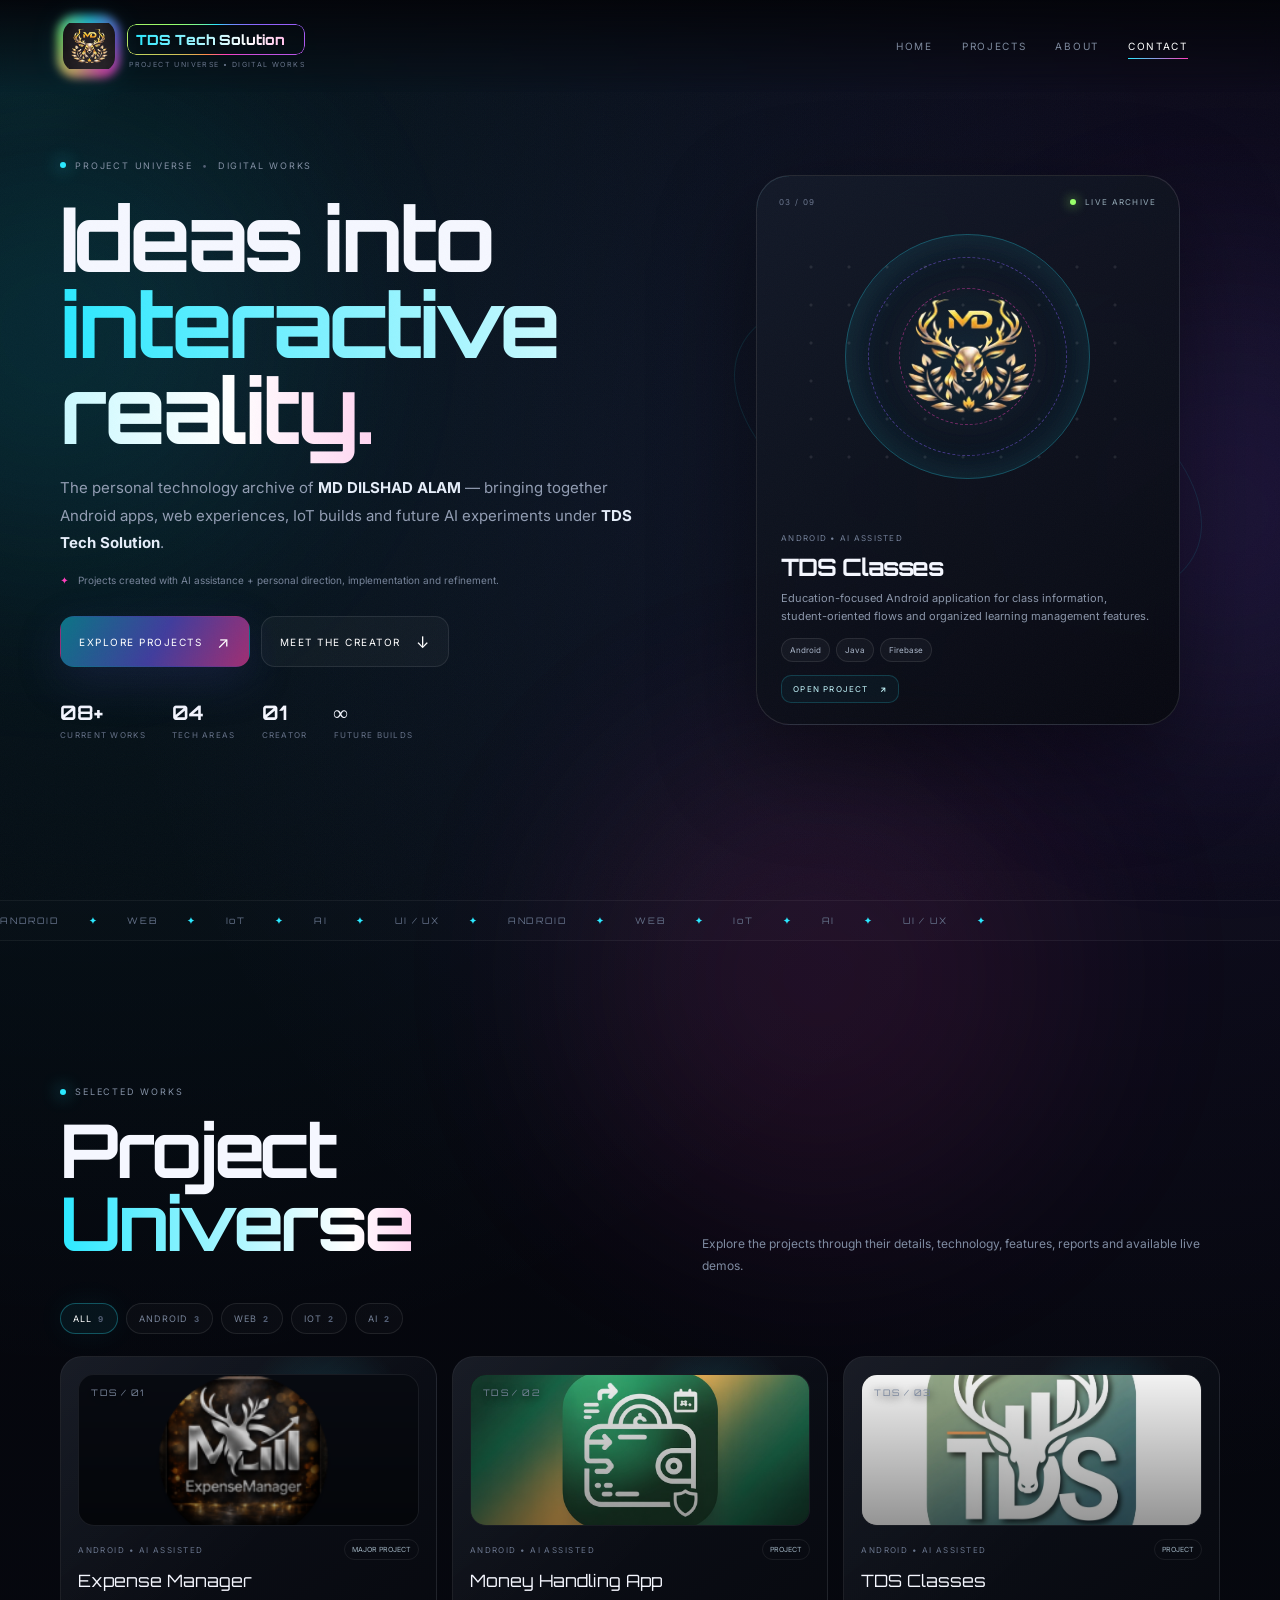
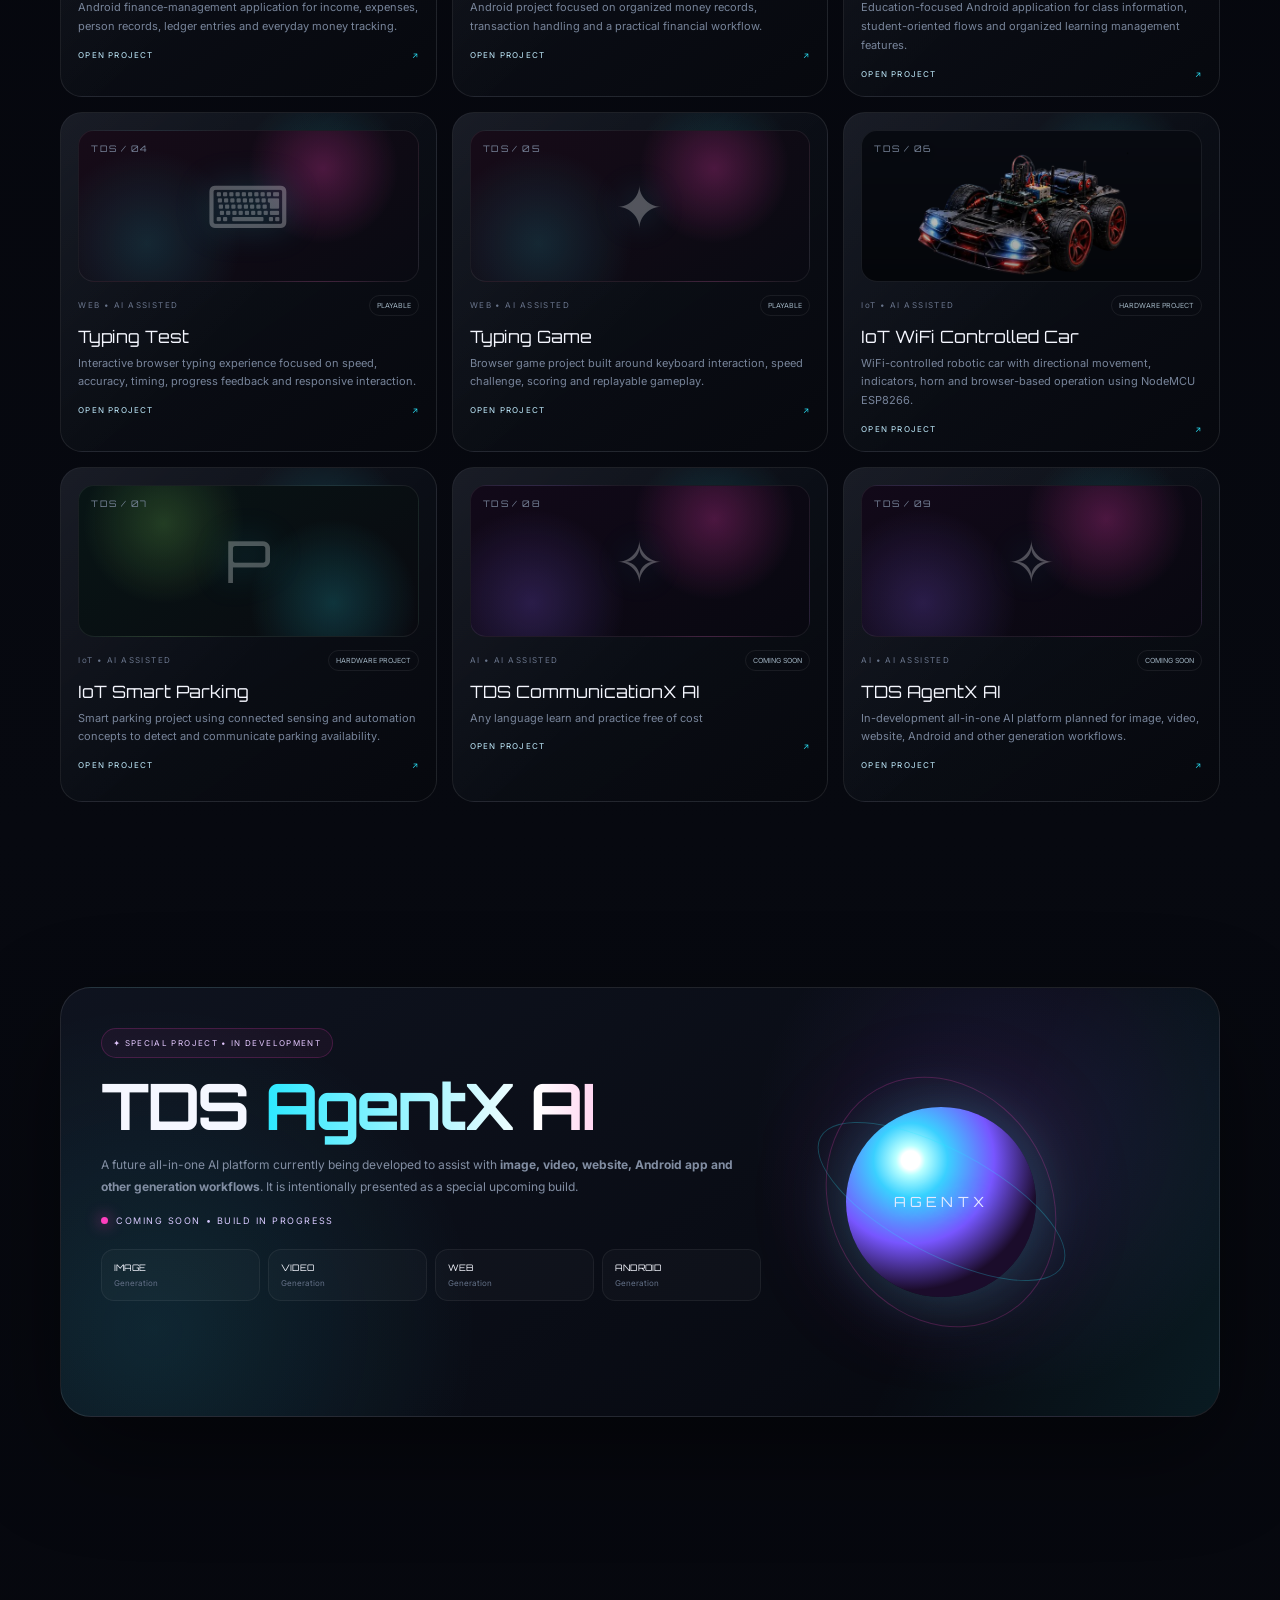
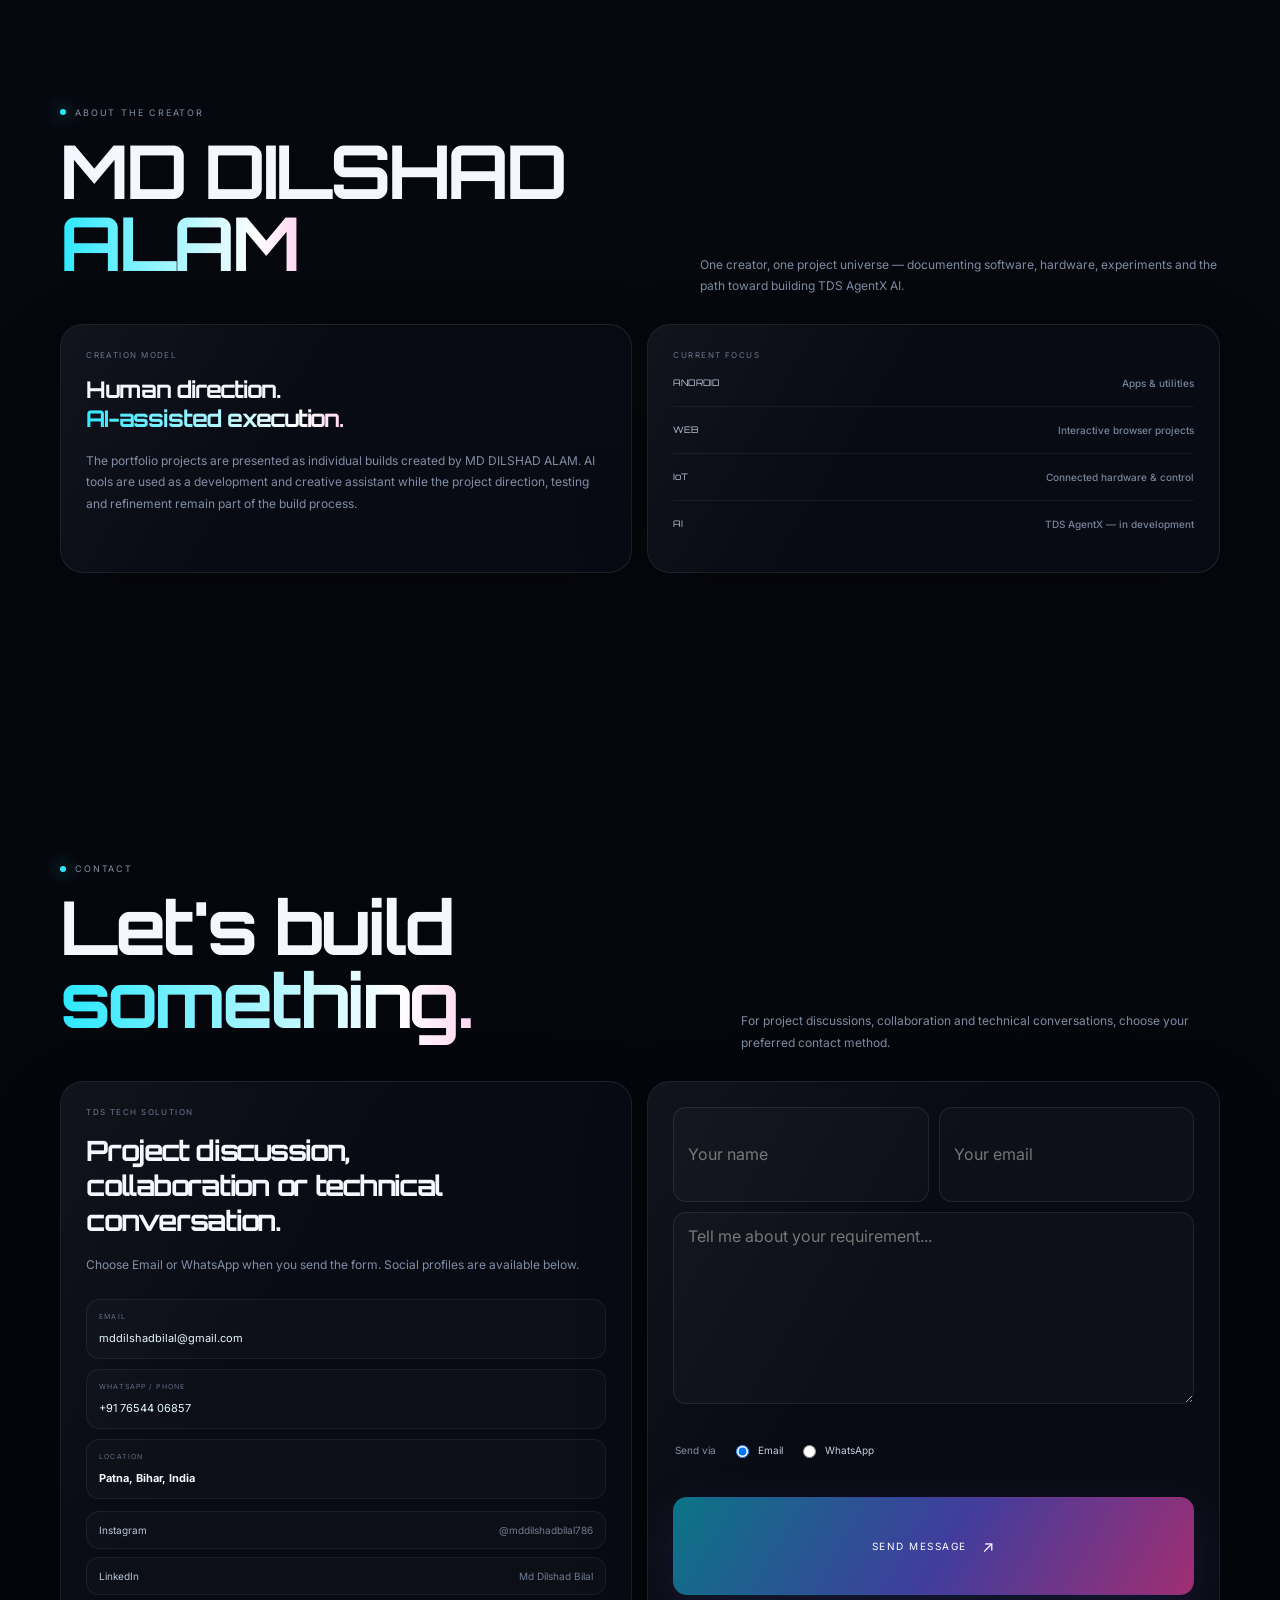
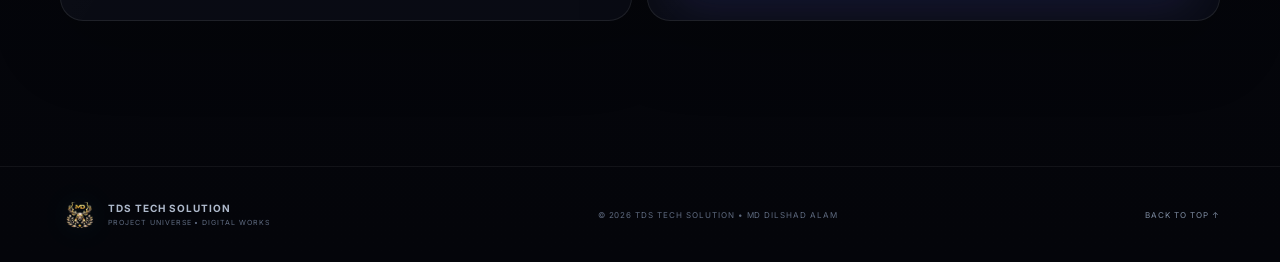
==== commit 341ea467: "Update index.html" ====
--- a/index.html
+++ b/index.html
@@ -244,49 +244,49 @@
       "description":"Android finance-management application for income, expenses, person records, ledger entries and everyday money tracking.",
       "tech":["Android","Java","SQLite","Material UI"],
       "features":["Income & expense tracking","Person / ledger management","Transaction history","Balance calculation","Recycle-bin recovery","Monthly reporting"],
-      "status":"MAJOR PROJECT","cover":"expense-manager-cover.png","demo":"#","report":"reports/expense-manager/index.html"
+      "status":"MAJOR PROJECT","cover":"expense-manager-cover.png","demo":"#","report":"expense-manager-index.html"
     },
     {
       "id":"money-handling","number":"02","category":"android","label":"ANDROID","title":"Money Handling App","symbol":"◈",
       "description":"Android project focused on organized money records, transaction handling and a practical financial workflow.",
       "tech":["Android","Java","SQLite","UI / UX"],
       "features":["Money records","Transaction workflow","History view","Data organization","Mobile-first interface","Structured app flow"],
-      "status":"PROJECT","cover":"money-handling-cover.jpeg","demo":"#","report":"reports/money-handling-report.html"
+      "status":"PROJECT","cover":"money-handling-cover.jpeg","demo":"#","report":"money-handling-report.html"
     },
     {
       "id":"tds-classes","number":"03","category":"android","label":"ANDROID","title":"TDS Classes","symbol":"T",
       "description":"Education-focused Android application for class information, student-oriented flows and organized learning management features.",
       "tech":["Android","Java","Firebase","Material Design"],
       "features":["Student management","Class information","OTP login flow","Attendance-oriented workflow","Organized content","Mobile interface"],
-      "status":"PROJECT","cover":"tds-classes-cover.jpeg","demo":"#","report":"reports/tds-classes-report.html"
+      "status":"PROJECT","cover":"tds-classes-cover.jpeg","demo":"#","report":"tds-classes-report.html"
     },
     {
       "id":"typing-test","number":"04","category":"web","label":"WEB","title":"Typing Test","symbol":"⌨",
       "description":"Interactive browser typing experience focused on speed, accuracy, timing, progress feedback and responsive interaction.",
       "tech":["HTML","CSS","JavaScript","Web UI"],
       "features":["Typing speed test","Accuracy tracking","Instant feedback","Responsive interface","Practice workflow","Browser-based experience"],
-      "status":"PLAYABLE","cover":"","demo":"projects/typing-test/index.html","report":"#"
+      "status":"PLAYABLE","cover":"","demo":"typing-test-index.html","report":"#"
     },
     {
       "id":"typing-game","number":"05","category":"web","label":"WEB","title":"Typing Game","symbol":"✦",
       "description":"Browser game project built around keyboard interaction, speed challenge, scoring and replayable gameplay.",
       "tech":["HTML","CSS","JavaScript","Game Logic"],
       "features":["Interactive gameplay","Score system","Speed challenge","Keyboard interaction","Responsive design","Replay workflow"],
-      "status":"PLAYABLE","cover":"","demo":"projects/typing-game/index.html","report":"#"
+      "status":"PLAYABLE","cover":"","demo":"typing-game-index.html","report":"#"
     },
     {
       "id":"iot-wifi-car","number":"06","category":"iot","label":"IoT","title":"IoT WiFi Controlled Car","symbol":"◈",
       "description":"WiFi-controlled robotic car with directional movement, indicators, horn and browser-based operation using NodeMCU ESP8266.",
       "tech":["ESP8266","L298N","DC Motors","WiFi","OLED"],
       "features":["WiFi control","Forward / reverse","Left / right movement","Indicators","Horn","Browser control interface"],
-      "status":"HARDWARE PROJECT","cover":"iot-car.png","demo":"#","report":"reports/iotcar/index.html"
+      "status":"HARDWARE PROJECT","cover":"iot-car.png","demo":"#","report":"iotcar-index.html"
     },
     {
       "id":"iot-smart-parking","number":"07","category":"iot","label":"IoT","title":"IoT Smart Parking","symbol":"P",
       "description":"Smart parking project using connected sensing and automation concepts to detect and communicate parking availability.",
       "tech":["Arduino","Ultrasonic Sensor","Servo Motor","IoT","Automation"],
       "features":["Parking availability","Sensor-based detection","Automatic gate concept","Real-time status","Connected hardware","Automation workflow"],
-      "status":"HARDWARE PROJECT","cover":"","demo":"#","report":"reports/iot-smart-parking/index.html"
+      "status":"HARDWARE PROJECT","cover":"","demo":"#","report":"iot-smart-parking-index.html"
     },
     {
       "id":"tds-communicationX","number":"08","category":"ai","label":"AI","title":"TDS CommunicationX AI","symbol":"✧",
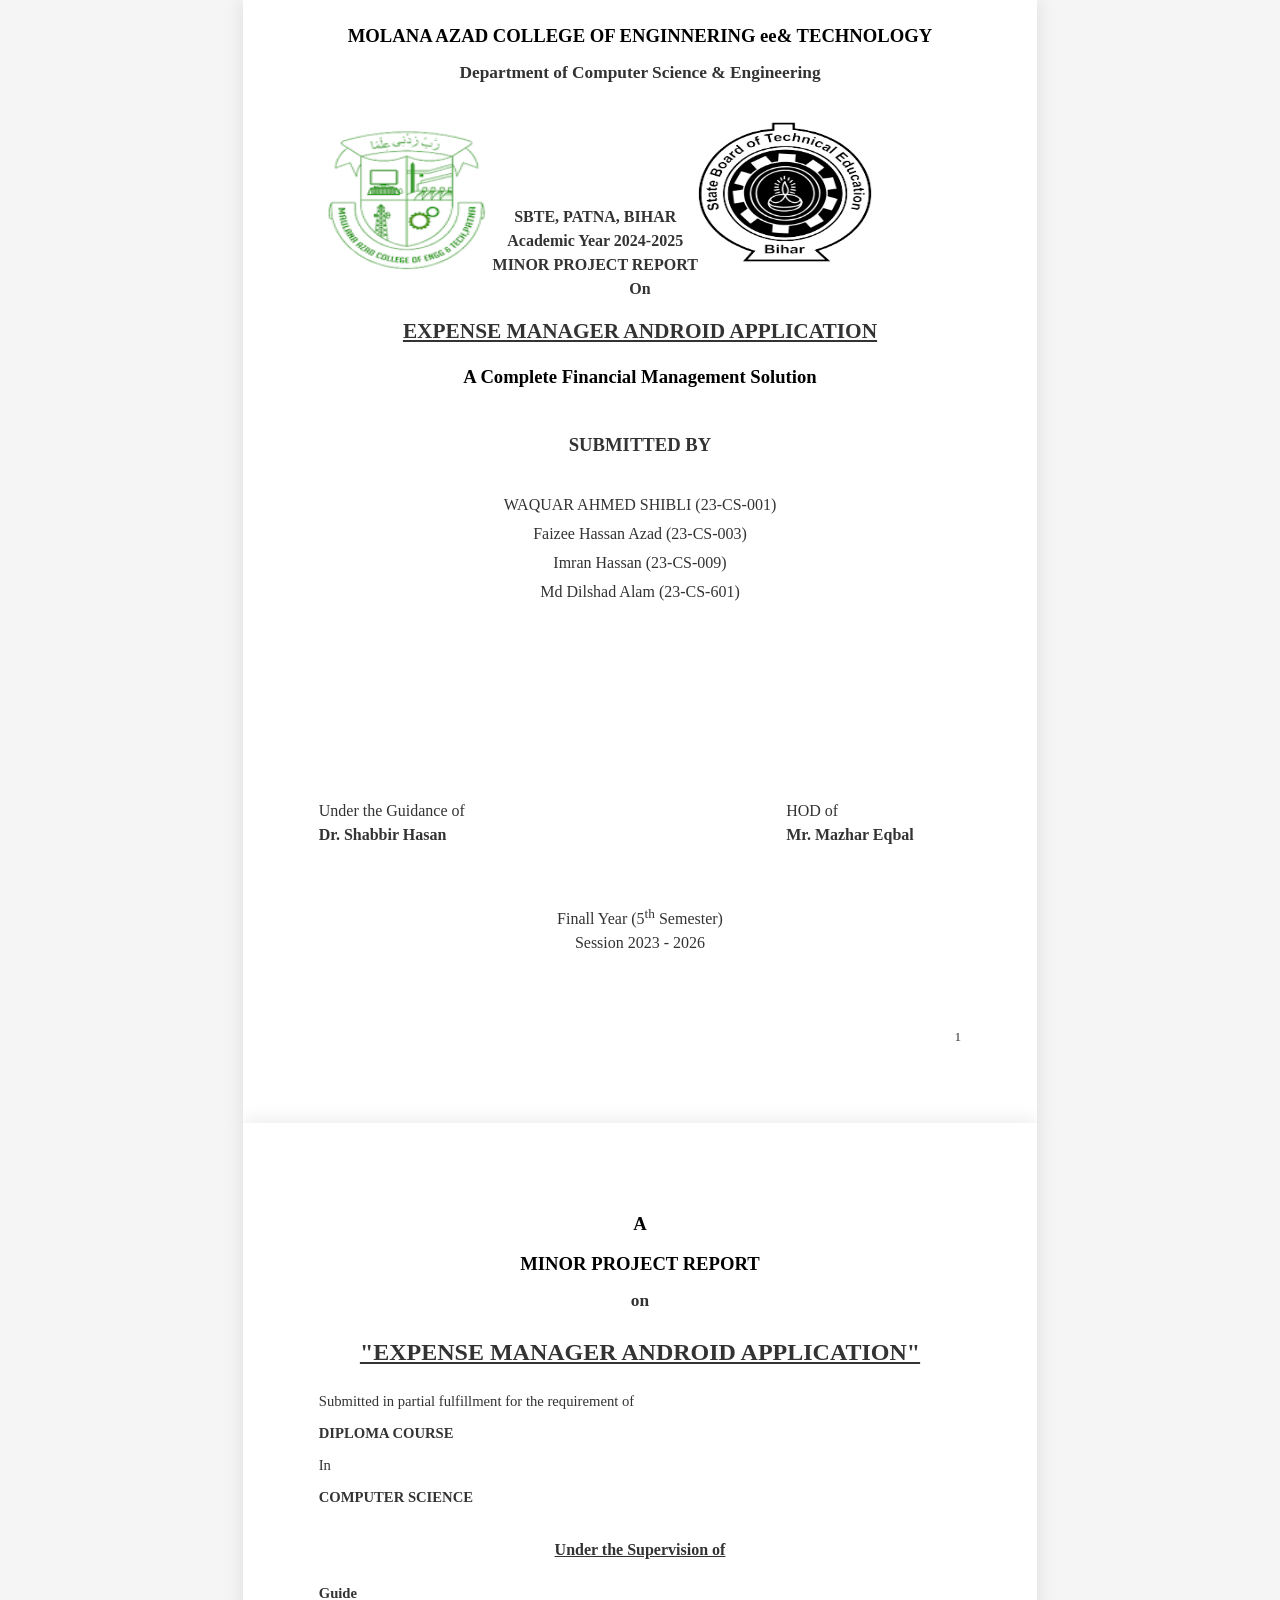
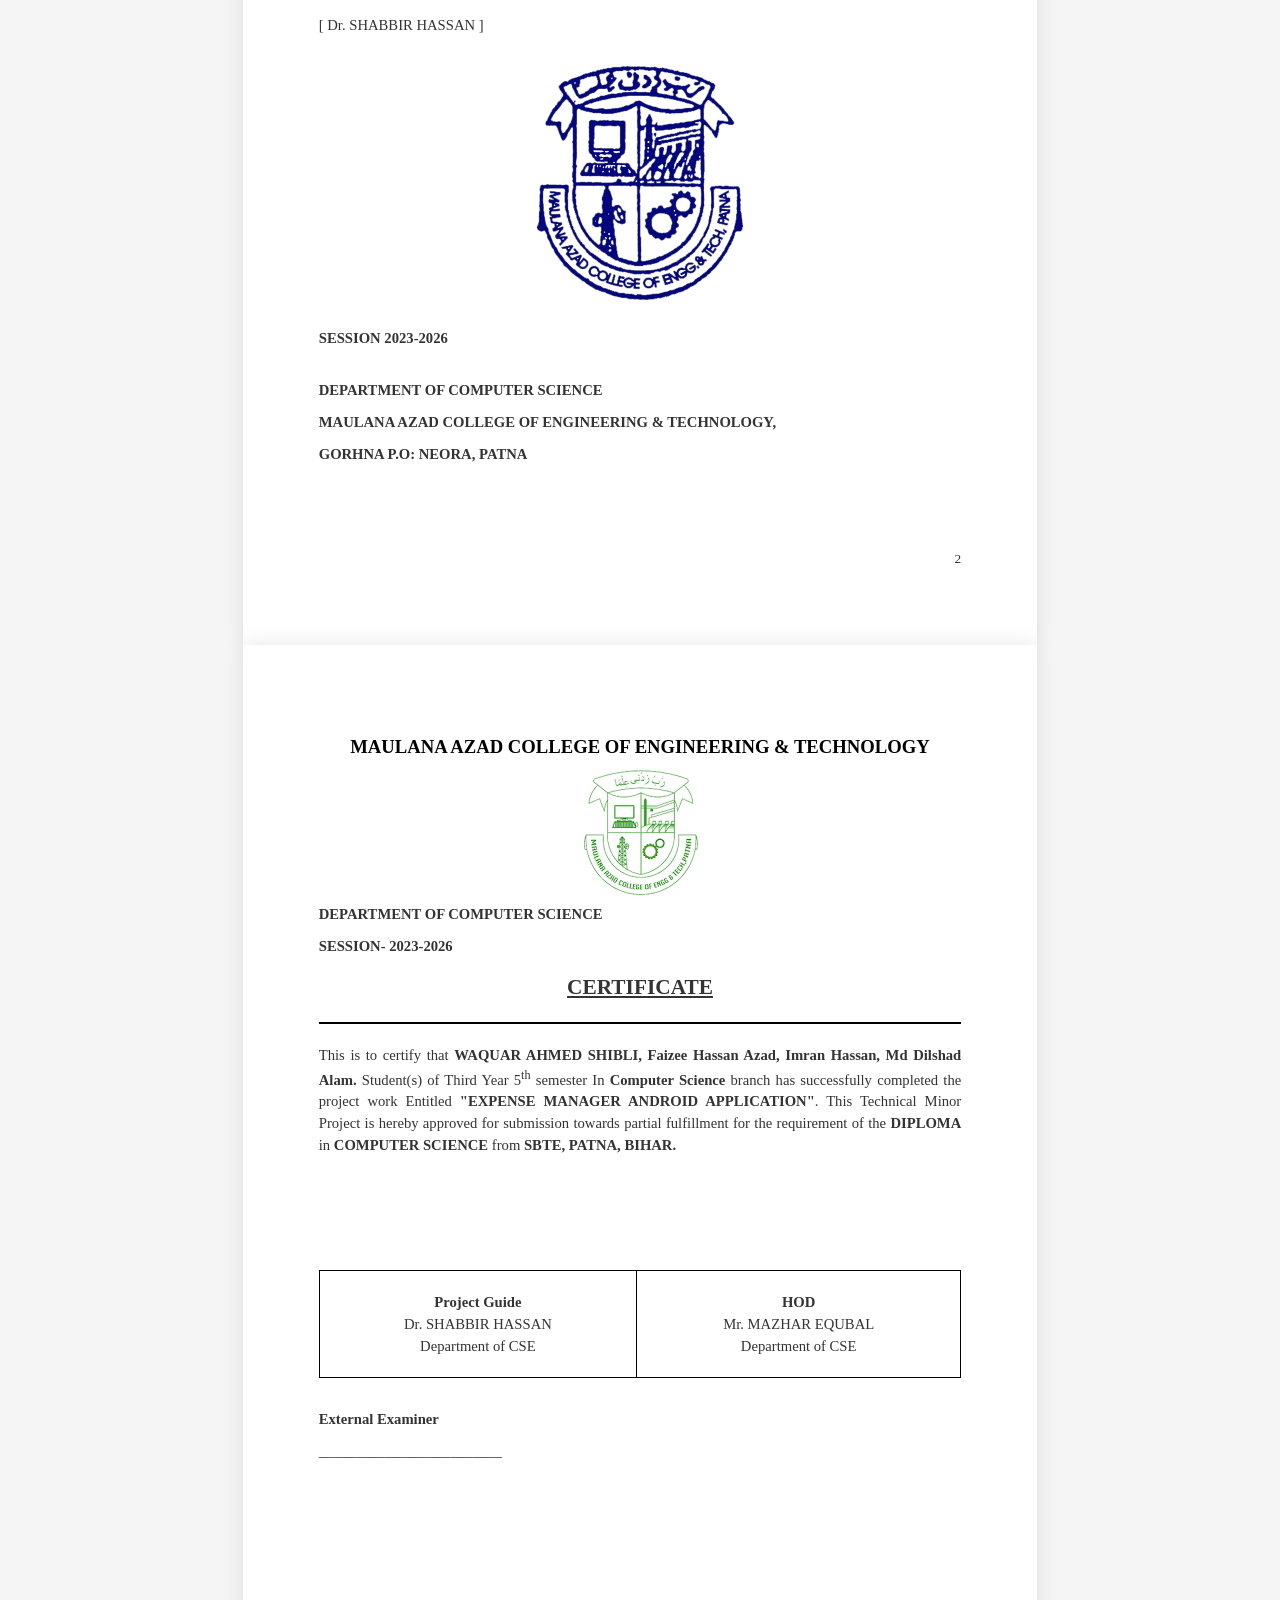
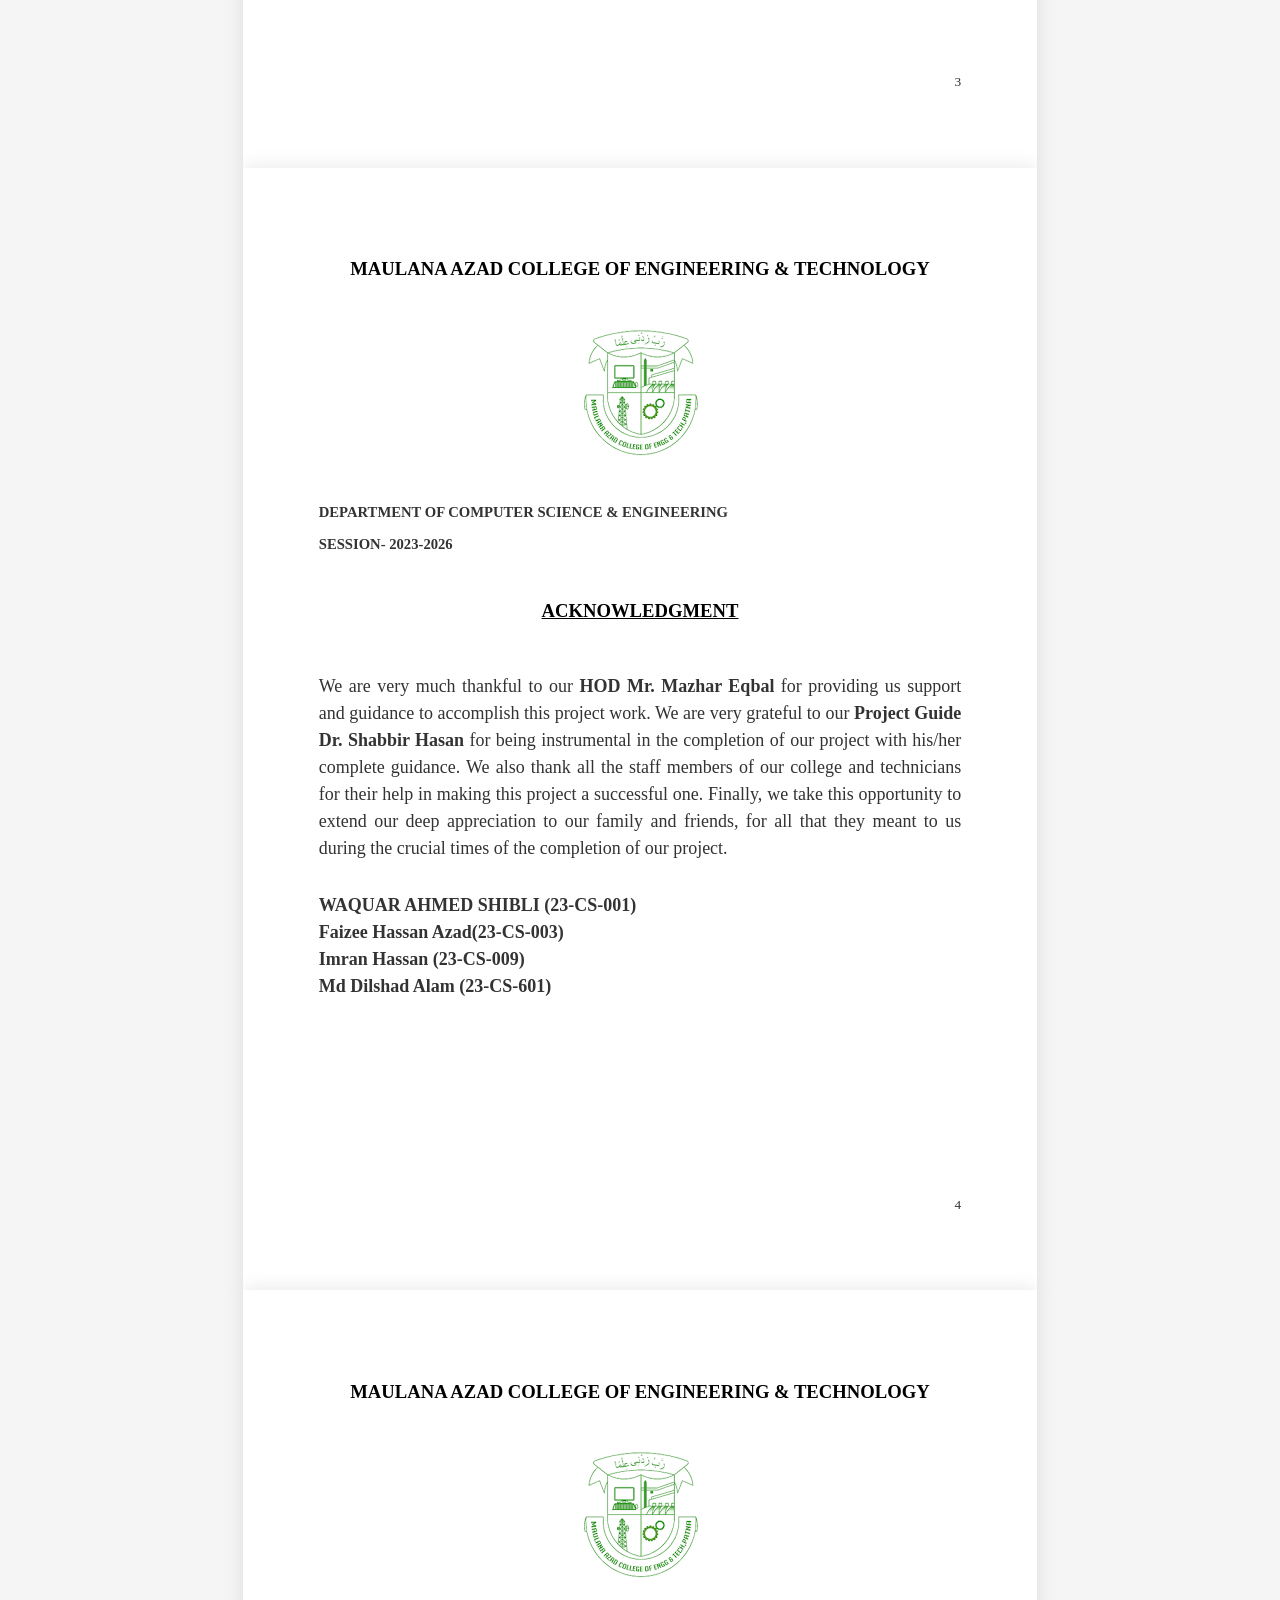
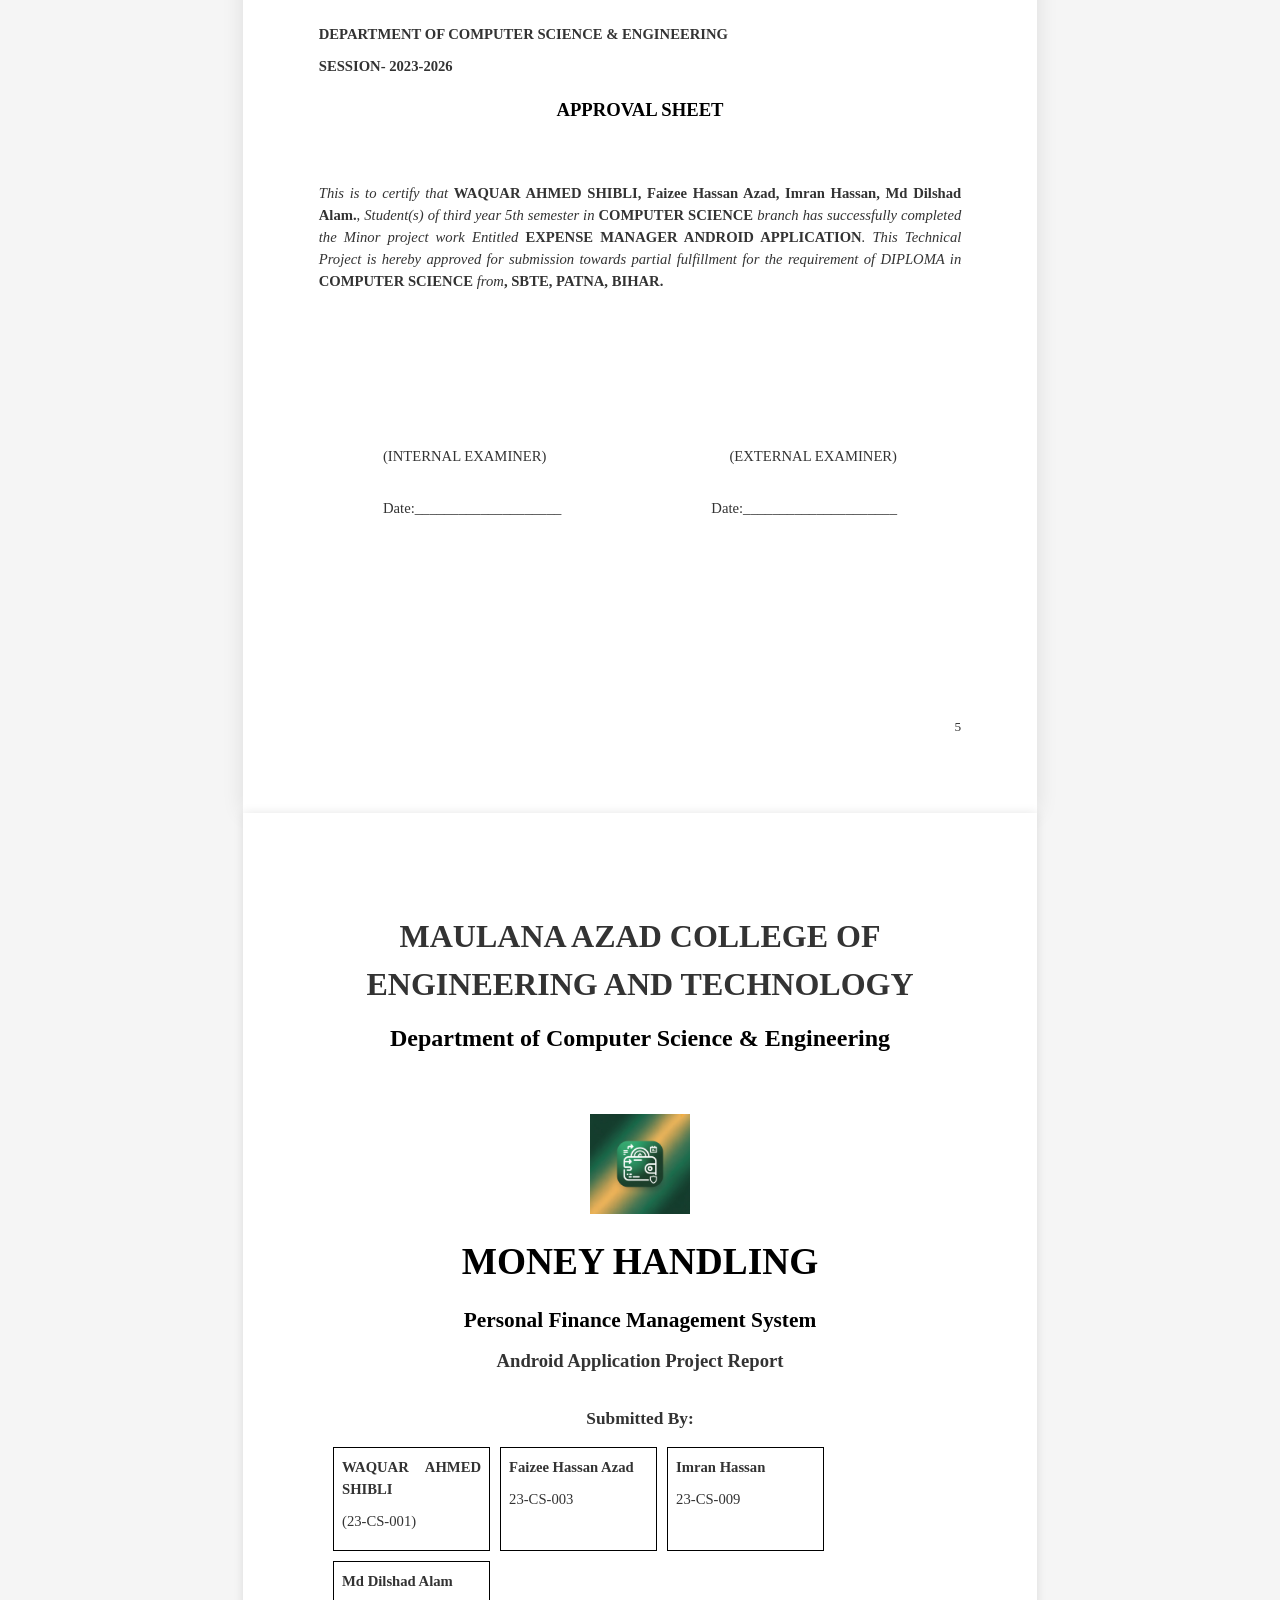
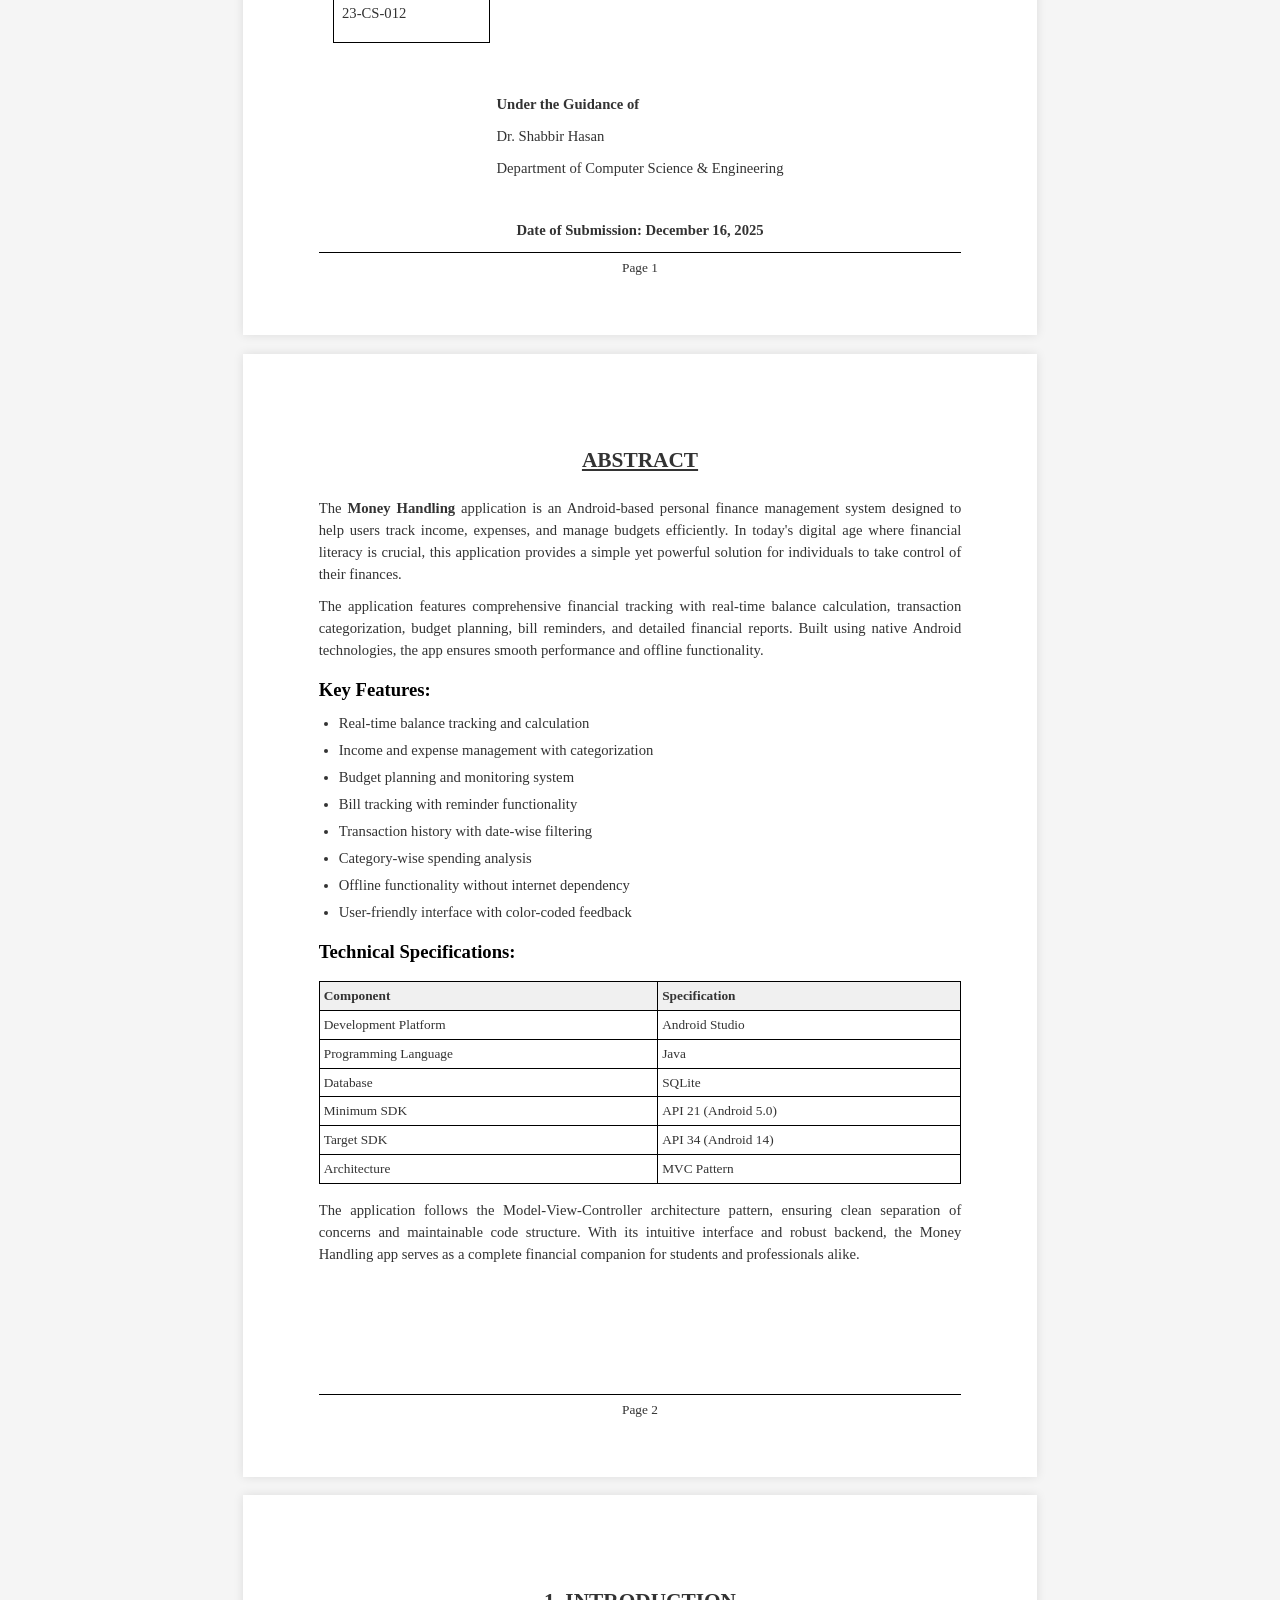
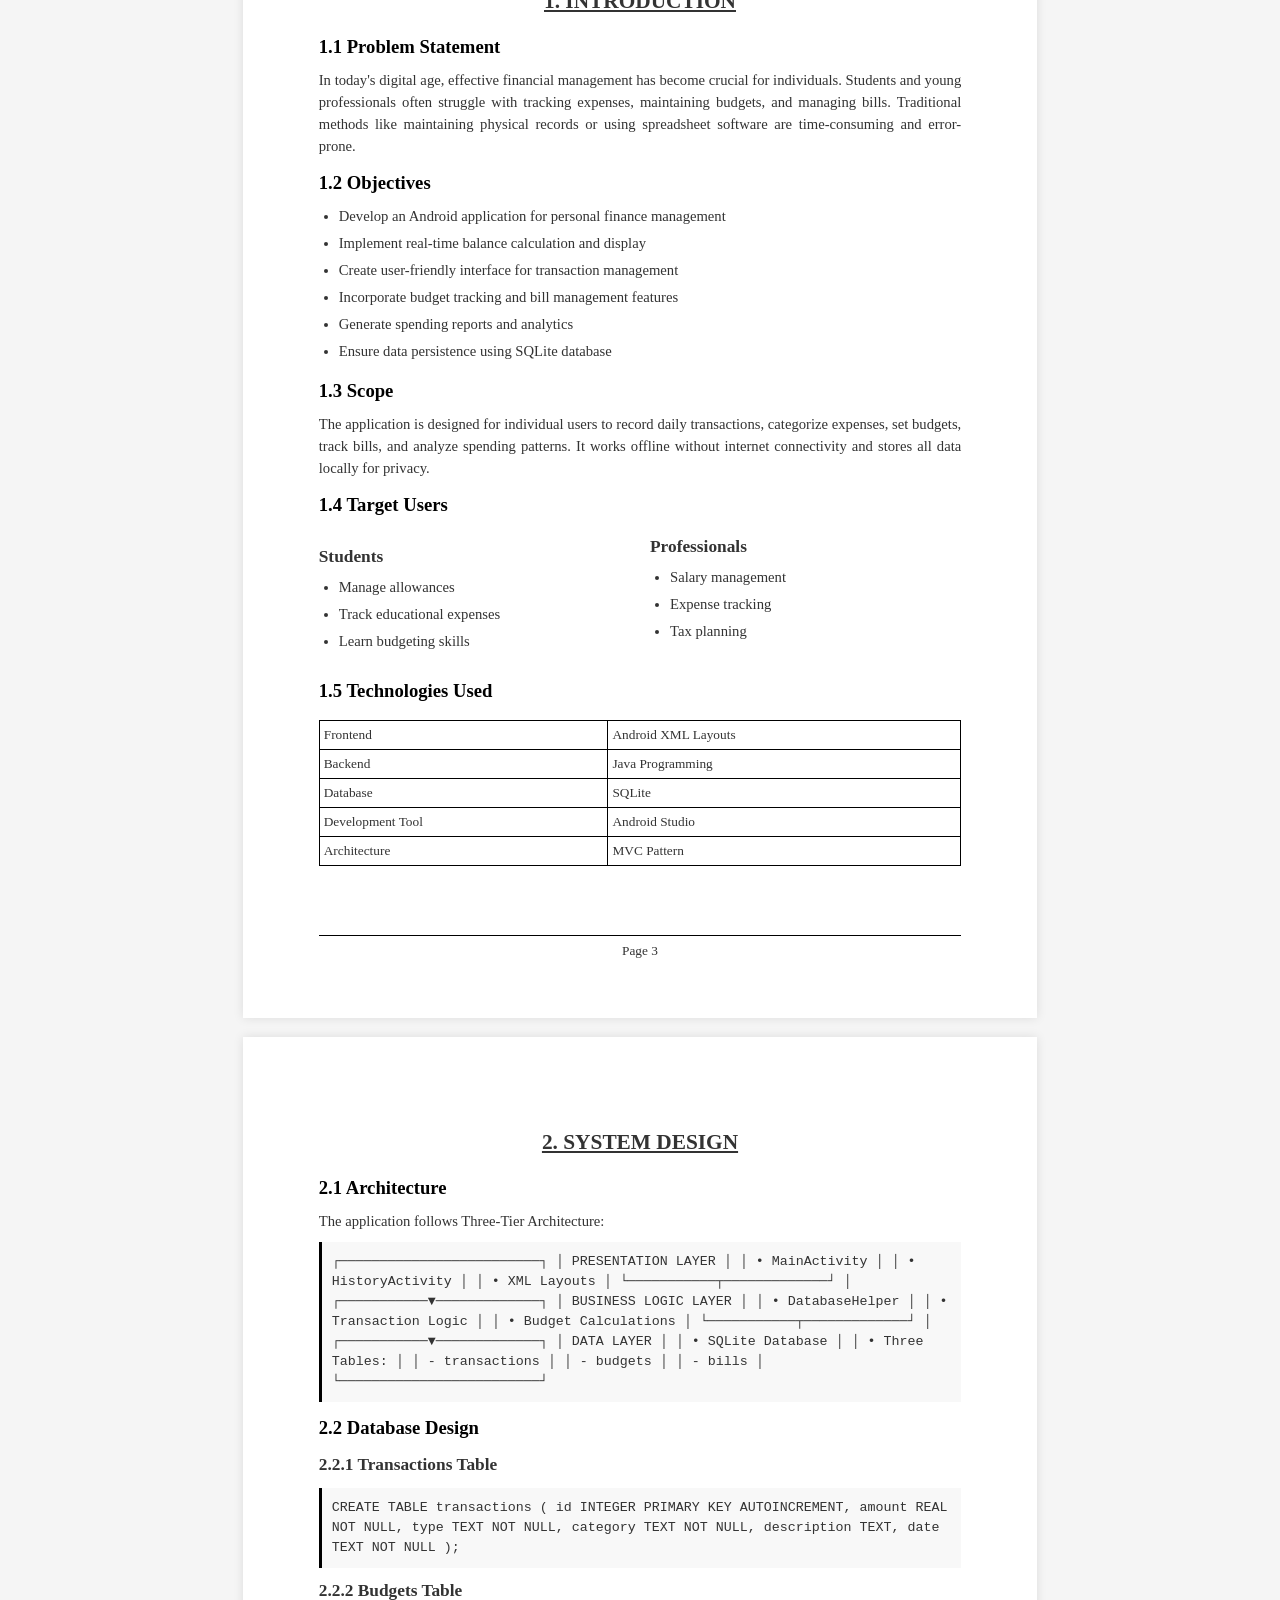
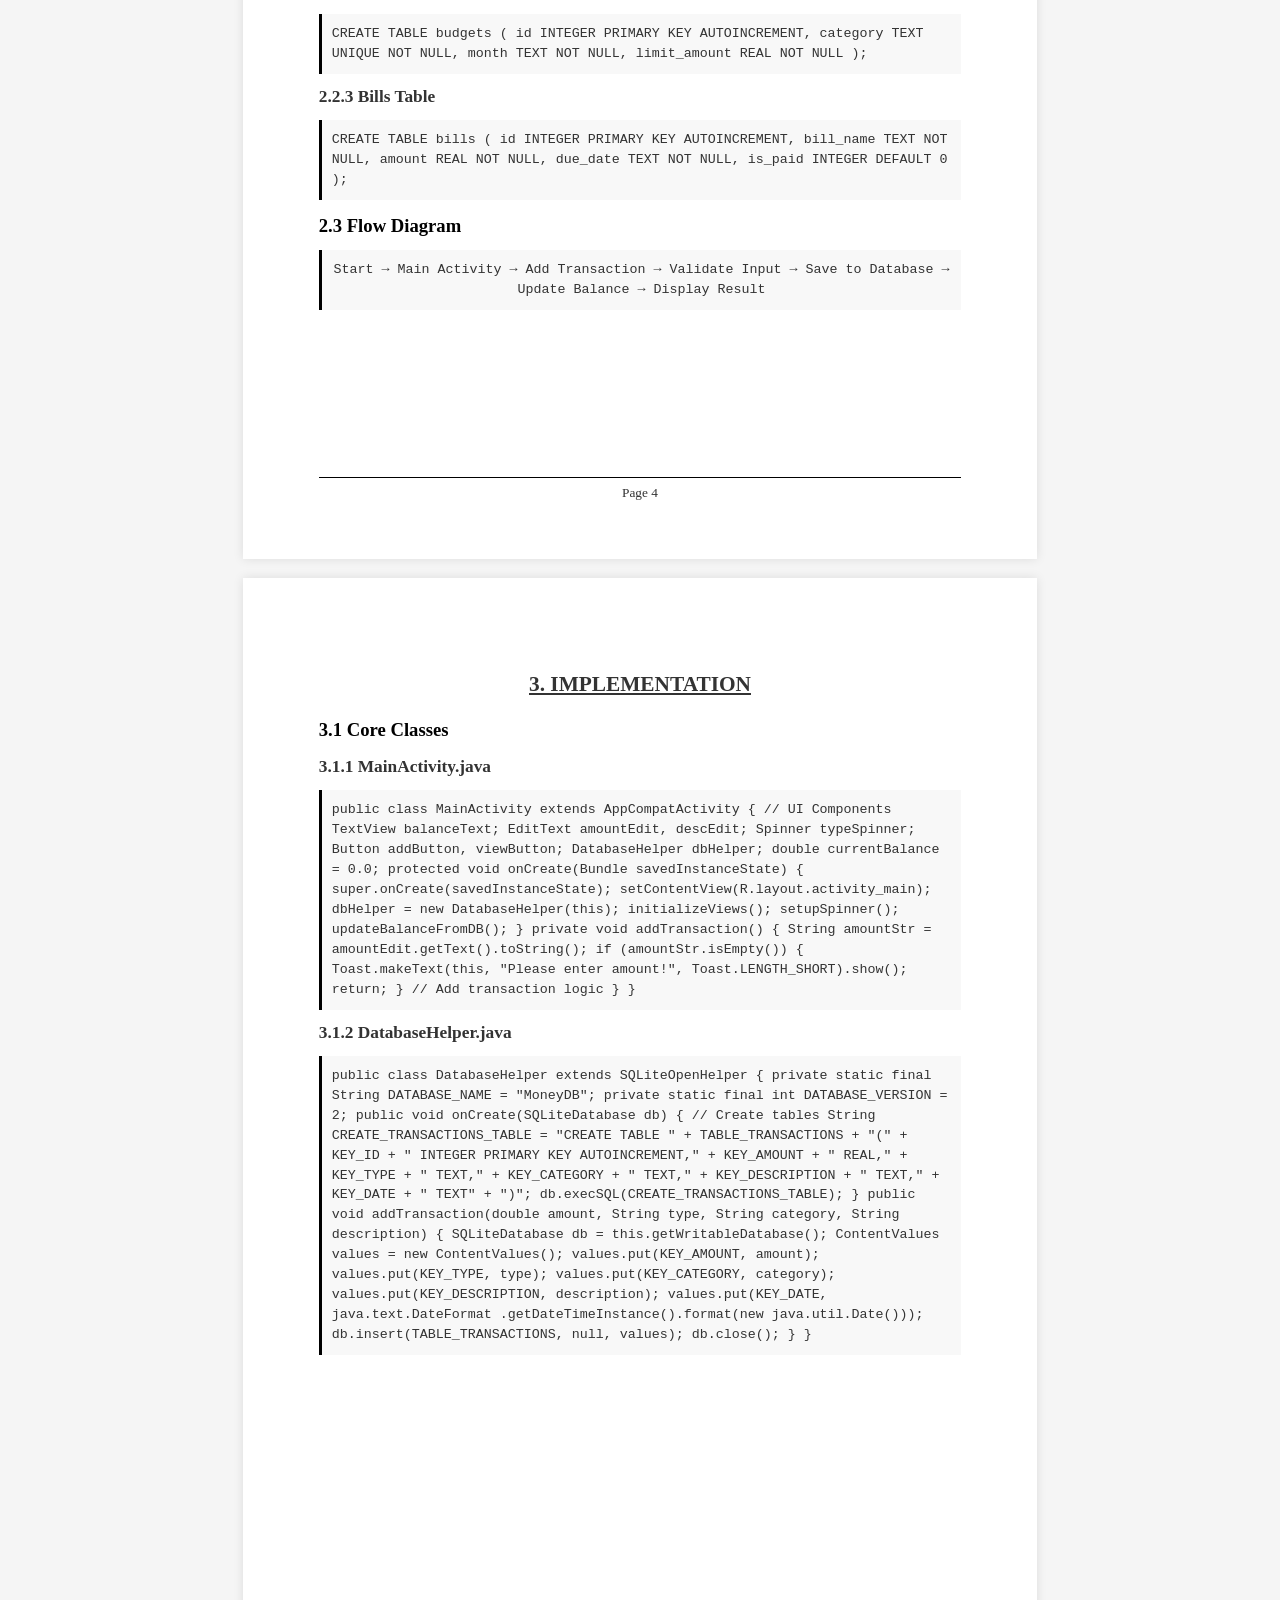
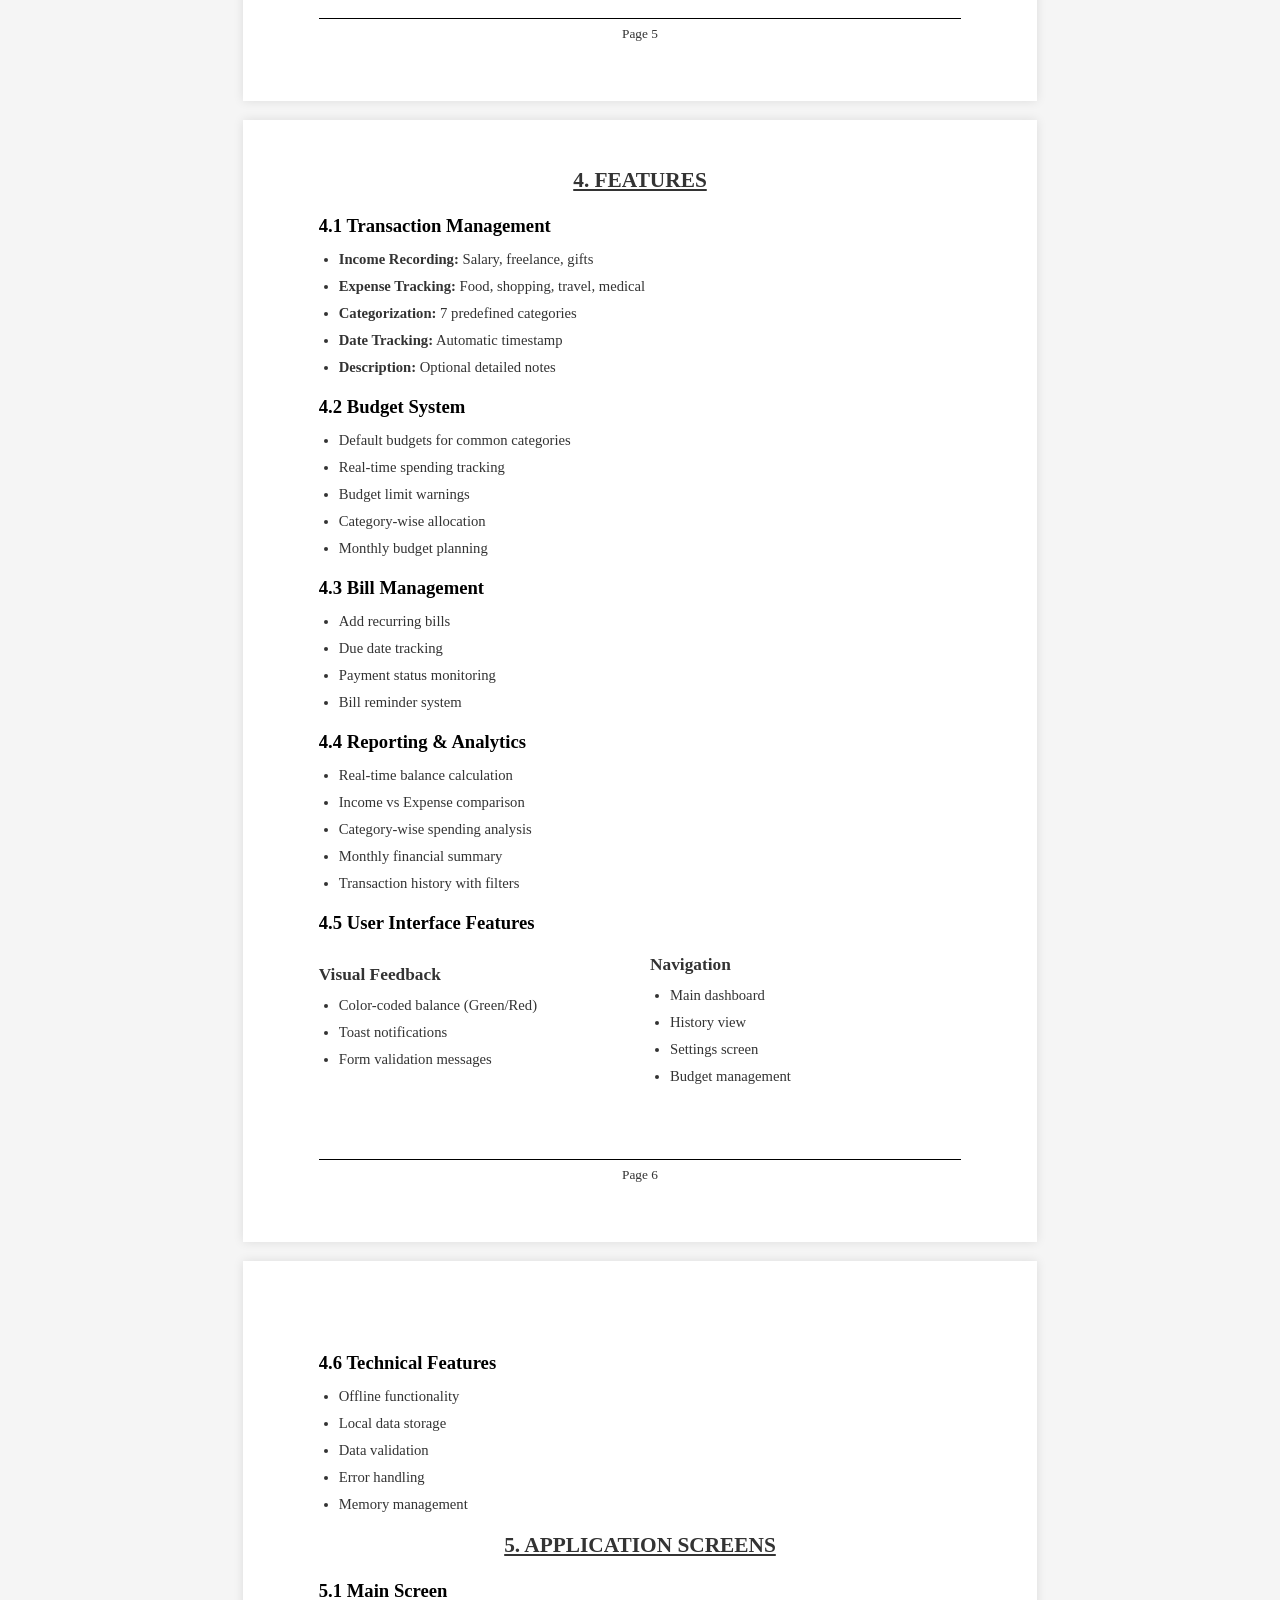
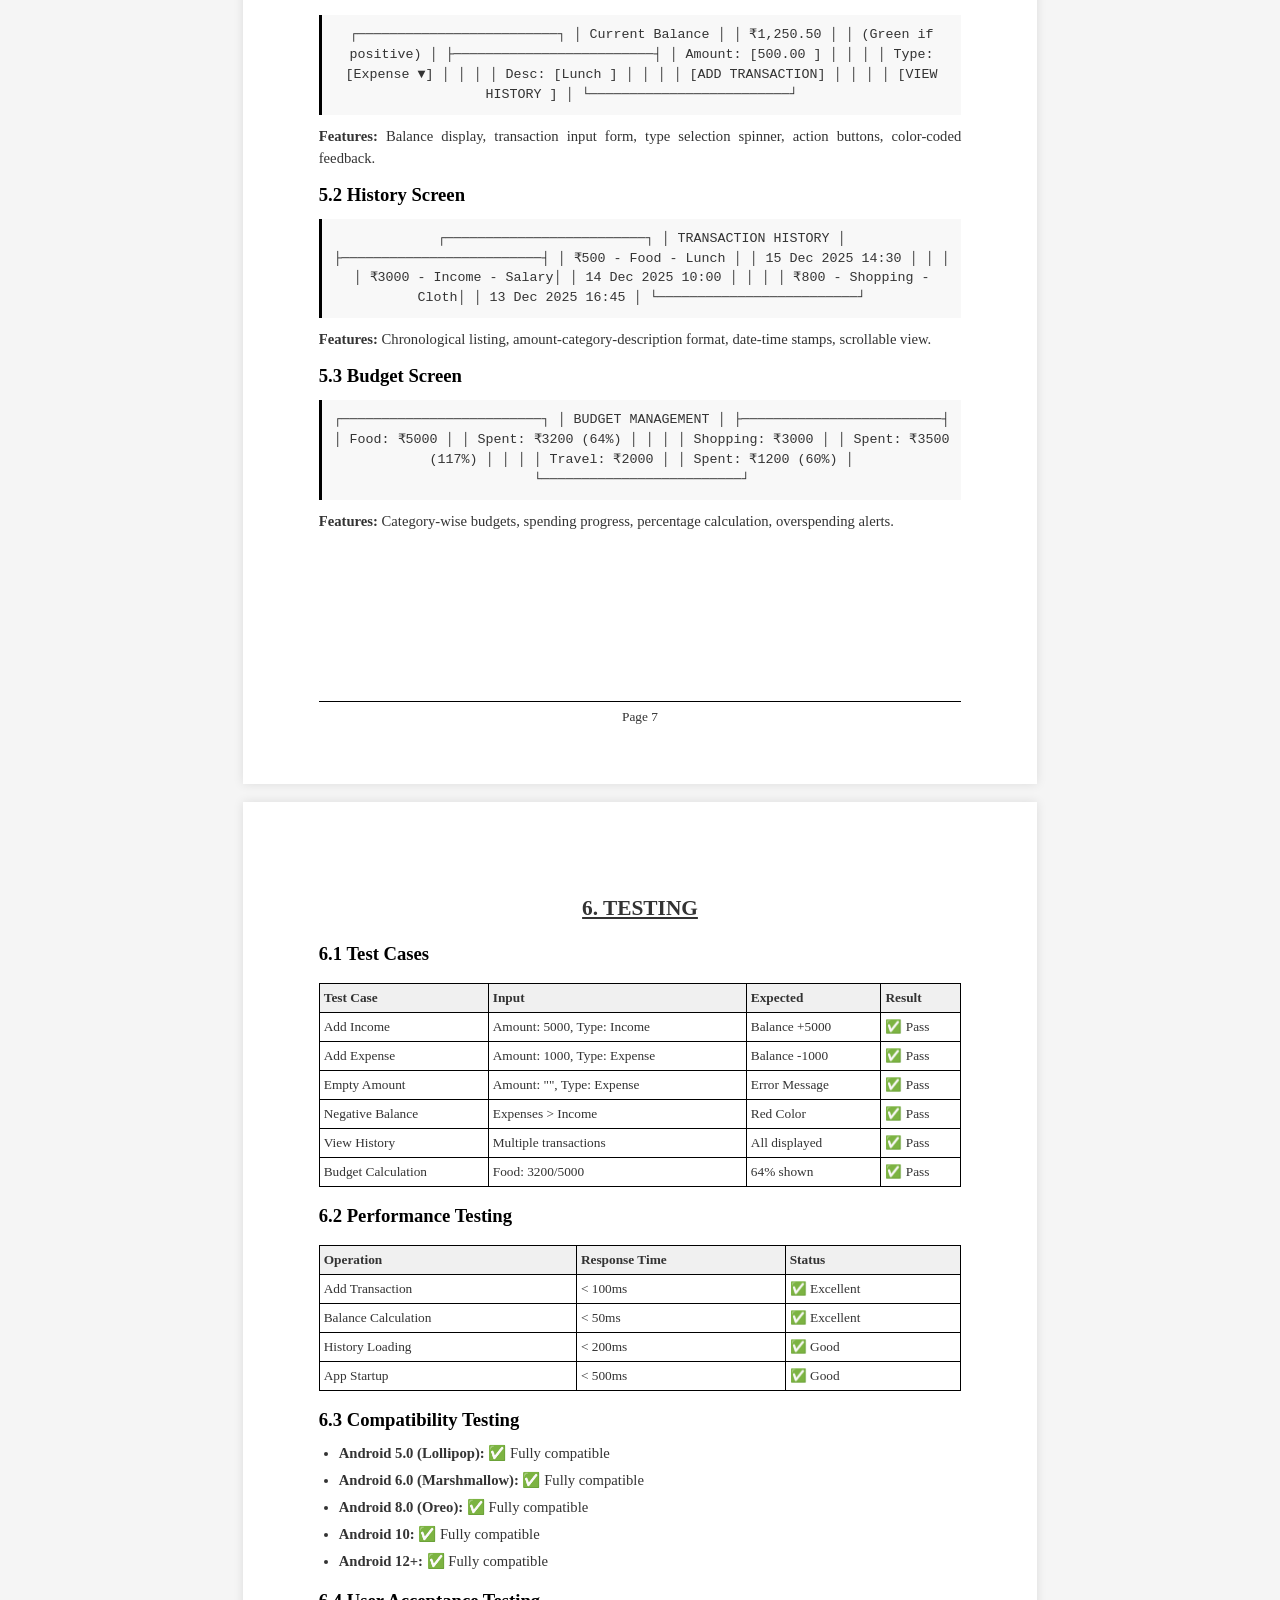
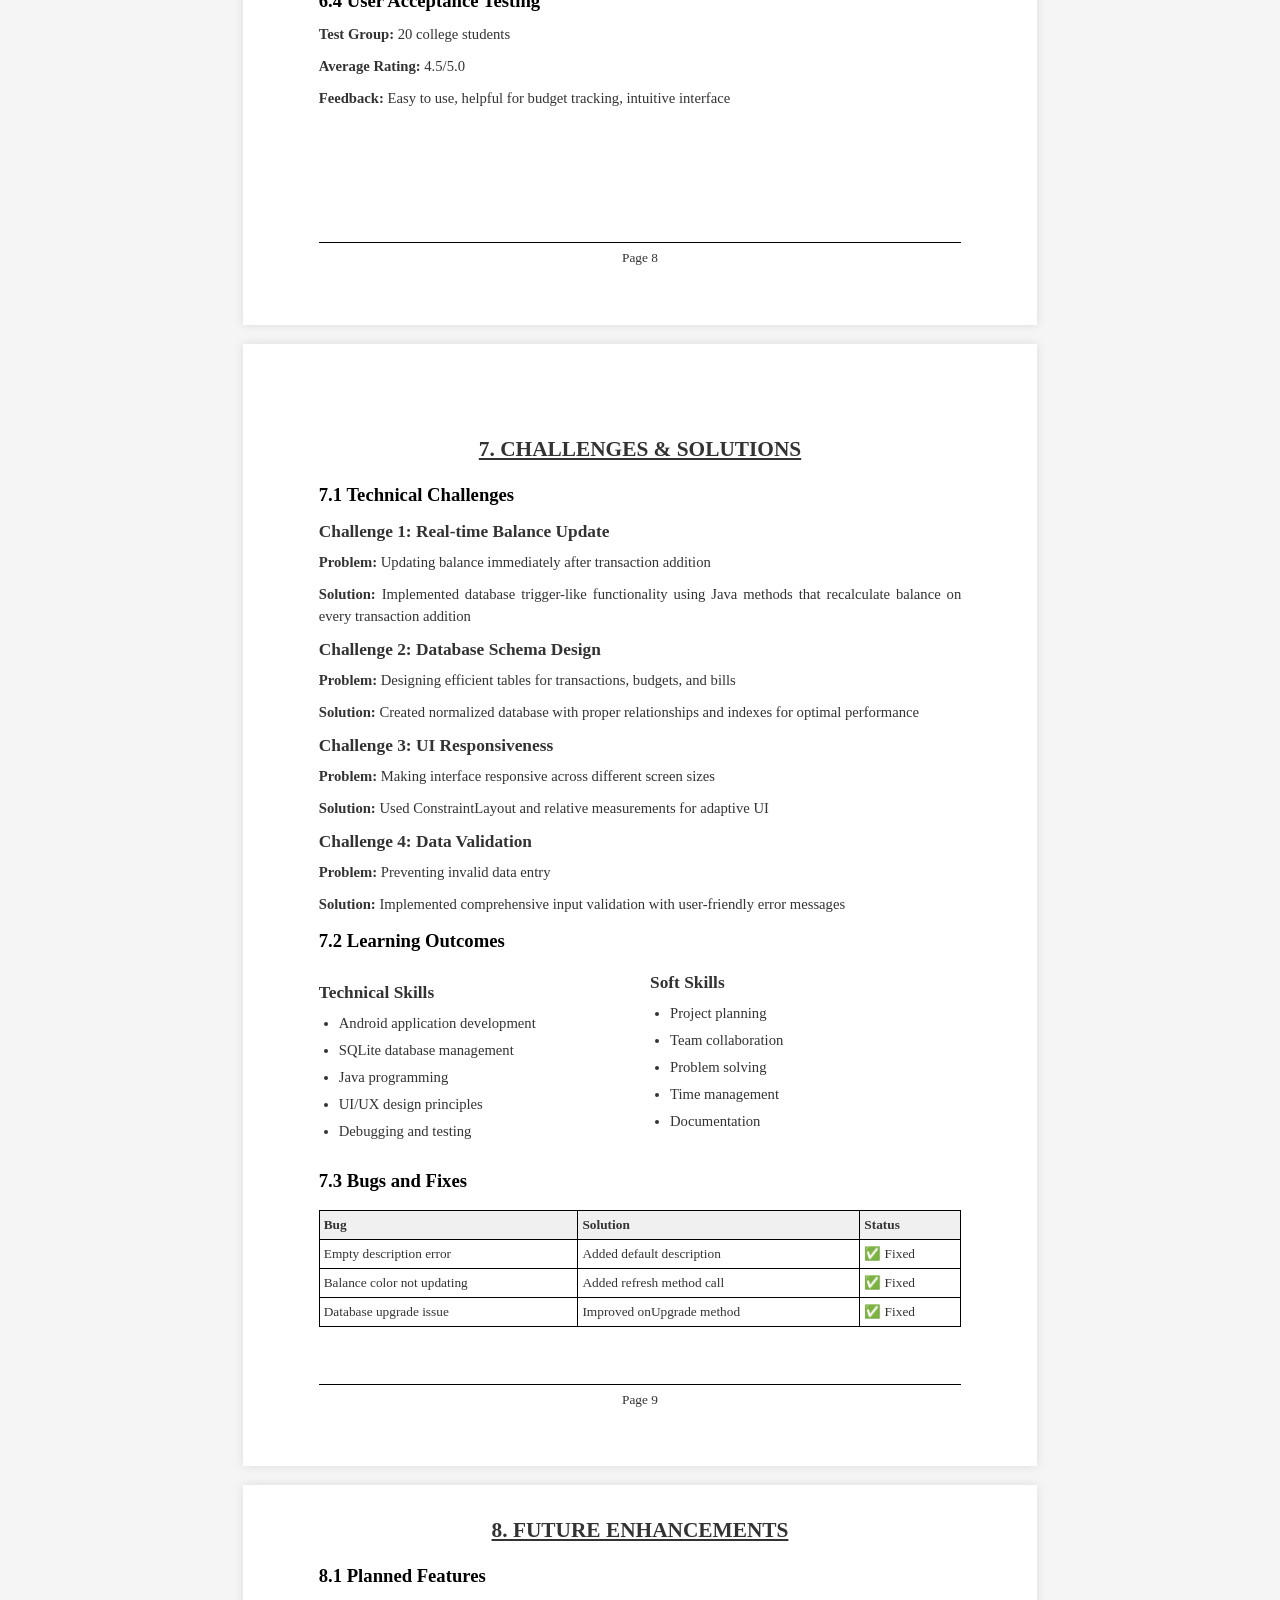
==== commit 239a4c91: "Update index.html" ====
--- a/index.html
+++ b/index.html
@@ -1,326 +1,1471 @@
+ <!DOCTYPE html>
+<html lang="en">
+<head>
+    
+    <meta charset="UTF-8">
+    <meta name="viewport" content="width=device-width, initial-scale=1.0">
+    <title>Expense Manager - Minor Project Report</title>
+    <style>
+       /* A4 Page Size Setup */
+        @page {
+            size: A4;
+            margin: 0;
+        }
+        
+        * {
+            margin: 0;
+            padding: 0;
+            box-sizing: border-box;
+        }
+        
+        body {
+            font-family: 'Segoe UI', Tahoma, Geneva, Verdana, sans-serif;
+            background: #f0f0f0;
+            line-height: 1.6;
+            color: #333;
+        }
+        
+        /* Page Container for A4 Size */
+          .pages {
+            padding: 20mm;
+            margin-bottom: 10mm;
+            width: 210mm;
+            height: 297mm;
+            background: white;
+            margin: 0mm auto;
+            box-shadow: 0 0 20px rgba(0,0,0,0.1);
+            position: relative;
+            overflow: hidden;
+            page-break-after: always;
+        }       
+        /* Page Content Area */
+        .page-content {
+            padding: 25mm;
+            height: 100%;
+            position: relative;
+        }
+        .center {
+            text-align: center;
+        }
+        
+      
+        
+        .header {
+            text-align: center;
+            border-bottom: 2px solid #000;
+            padding-bottom: 15px;
+            margin-bottom: 25px;
+        }
+        .header h1 {
+            font-size: 16pt;
+            margin-bottom: 8px;
+            text-transform: uppercase;
+        }
+        .college-info {
+            text-align: center;
+            margin: 0;
+            font-size: 12pt;
+        }
+        .section {
+            margin: 20px 0;
+            page-break-inside: avoid;
+        }
+        .section h3 {
+            border-bottom: 1px solid #000;
+            padding-bottom: 6px;
+            margin-bottom: 12px;
+            font-size: 13pt;
+        }
+        .student-table {
+            width: 100%;
+            border-collapse: collapse;
+            margin: 15px 0;
+        }
+        .student-table th, .student-table td {
+            border: 1px solid #000;
+            padding: 8px;
+            text-align: left;
+        }
+        .student-table th {
+            background: #f0f0f0;
+        }
+        .abstract-box {
+            border: 1px solid #000;
+            padding: 15px;
+            margin: 15px 0;
+            background: #f9f9f9;
+            font-size: 11pt;
+        }
+        .screenshot {
+            text-align: center;
+            margin: 20px 0;
+        }
+        .screenshot img {
+            max-width: 80%;
+            border: 1px solid #000;
+        }
+        .caption {
+            font-size: 10pt;
+            font-style: italic;
+            margin-top: 5px;
+        }
+        .features-grid {
+            display: grid;
+            grid-template-columns: repeat(2, 1fr);
+            gap: 15px;
+            margin: 15px 0;
+        }
+        .feature-item {
+            background: #f5f5f5;
+            padding: 10px;
+            border-left: 3px solid #000;
+            font-size: 10pt;
+        }
+        .footer {
+            text-align: center;
+            margin-top: 30px;
+            padding-top: 15px;
+            border-top: 1px solid #000;
+            font-size: 10pt;
+        }
+        .page-number {
+            position: absolute;
+            bottom: 15mm;
+            right: 25mm;
+            font-size: 10pt;
+        }
+        ul, ol {
+            margin-left: 25px;
+            margin-bottom: 10px;
+            font-size: 11pt;
+        }
+        li {
+            margin-bottom: 5px;
+        }
+        p {
+            margin-bottom: 10px;
+            font-size: 11pt;
+            text-align: justify;
+        }
+        .signature-table {
+            width: 100%;
+            margin: 30px 0;
+        }
+        .signature-table td {
+            padding: 20px 0;
+            text-align: center;
+            border-top: 1px solid #000;
+        }
+        .architecture {
+            background: #f5f5f5;
+            padding: 15px;
+            border-radius: 6px;
+            font-family: 'Courier New', monospace;
+            font-size: 9pt;
+            white-space: pre-wrap;
+            margin: 12px 0;
+            line-height: 1.4;
+        }
+        /* extra add css */
+        .logo-large {
+            width: 1.8104166666666666in;
+            height: 1.4590277777777778in;
+        }
+        .spaceree {
+            height: 20px;
+        }
+        .project-titleee {
+            font-size: 18pt;
+            line-height: 1.5;
+            margin: 20px 0;
+        }
+        .underlineee {
+            text-decoration: underline;
+        }
+        p{
+            text-align: center;
+        }
+        .signature-line {
+            border-bottom: 1px solid #000;
+            width: 200px;
+            display: inline-block;
+            margin: 0 10px;
+        }
+        
+    </style>
+</head>
+<body>
+    <!-- Page 1: Cover Page -->
+    <div class="pages" style="padding-top: 10px;">
+        <div class="college-info">
+            <h2>MOLANA AZAD COLLEGE OF ENGINNERING ee& TECHNOLOGY</h2>
+            <h3>Department of Computer Science & Engineering</h3>
+            <div style="display: flex;">
+                <div style="margin-top: 10mm;">
+                    <img src="money-handling-assets-image1.png" alt="College Logo" class="logo logo-large">
+                </div>
+                <div style="margin-top: 30mm;">
+                    <h4>SBTE, PATNA, BIHAR</h4>
+                    <h4>Academic Year 2024-2025</h4>
+                    <h4>MINOR PROJECT REPORT</h4>
+                </div>
+                <div style="text-align: center; margin-top: 8mm;">
+                 <img src="money-handling-assets-image2.png" alt="SBTE Logo" class="logo logo-large">
+                </div>
+            </div>
+           <div>
+                <strong>On</strong><br>
+            
+           </div>
+            <div style="text-align: center;">
+                <h1> EXPENSE MANAGER ANDROID APPLICATION  </h1>
+                <h2>A Complete Financial Management Solution</h2>
+            </div>
+          
+           
+        </div>
+        
+
+        <div style="margin: 40px 0; padding-bottom: 150px; ">
+            <div style="font-size: 14pt; margin-bottom: 10px; text-align: center;"><strong>SUBMITTED BY</strong></div> <BR>
+            <div style="text-align: center;">
+                <div style="font-size: 12pt; margin-bottom: 5px;">WAQUAR AHMED SHIBLI (23-CS-001)</div>
+                <div style="font-size: 12pt; margin-bottom: 5px;">Faizee Hassan Azad (23-CS-003)</div>
+                <div style="font-size: 12pt; margin-bottom: 5px;">Imran Hassan (23-CS-009)</div>
+                <div style="font-size: 12pt; margin-bottom: 5px;">Md Dilshad Alam (23-CS-601)</div>
+                
+            </div>
+        </div>
+        
+        <div style="display: flex;">
+            <div style="text-align: right;">
+                <div style="font-size: 12pt; text-align: left;">Under the Guidance of</div>
+                <div style="font-size: 12pt; text-align: LEFT;"><strong>Dr. Shabbir Hasan</strong></div>
+            </div>
+            <div style="margin-left: 50%;">
+                <div style="font-size: 12pt; text-align: left;">HOD of</div>
+                <div style="font-size: 12pt; text-align: LEFT;"><strong>Mr. Mazhar Eqbal</strong></div>
+            </div>
+        </div>
+
+        <div style="text-align: center; margin-top: 15mm;">
+            <div style="font-size: 12pt;">Finall Year (5<sup>th</sup> Semester)</div>
+            <div style="font-size: 12pt;">Session 2023 - 2026</div>
+        </div>
+        <div class="page-number">1</div>
+    </div>
+
+    <!-- extra Page 2: Project Title Page -->
+        <div class="pages">
+            <div class="center">
+                <h2>A</h2>
+                <h2>MINOR PROJECT REPORT</h2>
+                <h3>on</h3>
+                <h1 class="project-titleee">"EXPENSE MANAGER ANDROID APPLICATION"</h1> 
+        
+                    <p>Submitted in partial fulfillment for the requirement of</p>
+                    <p><strong>DIPLOMA COURSE</strong></p>
+                    <p>In</p>
+                    <p><strong>COMPUTER SCIENCE</strong></p>
+                </div>
+                
+                <div class="spaceree"></div>
+                
+                <h4 class="center"><u>Under the Supervision of</u></h4>
+                
+                <div class="spaceree"></div>
+                
+                <p><strong>Guide</strong></p>
+                <p>[ Dr. SHABBIR HASSAN ]</p>
+              
+                
+                <div class="spaceree"></div>
+                
+                <!-- Logo 3 -->
+                 <div class="center">
+                <img src="money-handling-assets-image3.png" alt="College Logo" class="logo logo-medium">
+                </div>
+                <div class="spaceree"></div>
+                
+                <p><strong>SESSION 2023-2026</strong></p>
+                
+                <div class="spaceree"></div>
+                
+                <p><strong>DEPARTMENT OF COMPUTER SCIENCE</strong></p>
+                <p><strong>MAULANA AZAD COLLEGE OF ENGINEERING & TECHNOLOGY,</strong></p>
+                <p><strong>GORHNA P.O: NEORA, PATNA</strong></p>
+            <div class="page-number">2</div>
+            </div>
+        </div>
+        
+
+        
+
+    <!-- Page 3: Certificate -->
+    <div class="pages">
+        <div class="header">
+             <div class="center">
+                <h2>MAULANA AZAD COLLEGE OF ENGINEERING & TECHNOLOGY</h2>
+                
+                <!-- Logo 1 -->
+                <img src="money-handling-assets-image1.png" alt="College Logo" class="logo logo-small">
+                
+                <p><strong>DEPARTMENT OF COMPUTER SCIENCE</strong></p>
+                <p><strong>SESSION- 2023-2026</strong></p>
+            </div>
+            <h1> <u> CERTIFICATE </u> </h1>
+        </div>
+        
+        <div class="section">
+            <p>This is to certify that <strong>WAQUAR AHMED SHIBLI, Faizee Hassan Azad,  Imran Hassan, Md Dilshad Alam. </strong> Student(s) of Third Year 5<sup>th</sup> semester In <strong>Computer Science</strong> branch has successfully completed the project work Entitled <strong>"EXPENSE MANAGER ANDROID APPLICATION"</strong>. This Technical Minor Project is hereby approved for submission towards partial fulfillment for the requirement of the <strong>DIPLOMA</strong> in <strong>COMPUTER SCIENCE</strong> from <strong>SBTE, PATNA, BIHAR.</strong></p>
+        </div>
+
+        <div style="margin-top: 30mm;">
+            <table class="signature-table">
+                <tr>
+                    <td>
+                        <strong>Project Guide</strong><br>
+                        Dr. SHABBIR HASSAN<br>
+                        Department of CSE
+                    </td>
+                    <td>
+                        <strong>HOD</strong><br>
+                        Mr. MAZHAR EQUBAL<br>
+                        Department of CSE
+                    </td>
+                </tr>
+            </table>
+        </div>
+
+        <div style="text-align: center;">
+            <p><strong>External Examiner</strong></p>
+            <p>_________________________</p>
+        </div>
+        <div class="page-number">3</div>
+    </div>
+
+    <!-- extra add page -->
+     <!-- Acknowledgment -->
+        <div class="pages">
+            <div class="center">
+                <h2>MAULANA AZAD COLLEGE OF ENGINEERING & TECHNOLOGY</h2>
+                
+                <!-- Logo 1 -->
+                <img src="money-handling-assets-image1.png" alt="College Logo" class="logo logo-small" style="margin-top: 10mm; margin-bottom: 10mm;">
+                
+                <p><strong>DEPARTMENT OF COMPUTER SCIENCE & ENGINEERING</strong></p>
+                <p><strong>SESSION- 2023-2026</strong></p>
+                
+                <div class="spaceree"></div>
+                
+                <h2 class="underlineee">ACKNOWLEDGMENT</h2>
+                
+                <div class="spaceree"></div>
+            </div>
+            
+            <div style="font-size: 18pt; line-height: 1.5; margin: 20px 0;">
+                <div style="text-align: justify; margin-bottom: 20px; font-size: large;">
+                    We are very much thankful to our <strong>HOD Mr. Mazhar Eqbal</strong> for providing us support and guidance to accomplish this project work.
+                    
+                    We are very grateful to our <strong>Project Guide Dr. Shabbir Hasan</strong> for being instrumental in the completion of our project with his/her complete guidance.
+                    
+                    We also thank all the staff members of our college and technicians for their help in making this project a successful one.
+                    
+                    Finally, we take this opportunity to extend our deep appreciation to our family and friends, for all that they meant to us during the crucial times of the completion of our project. 
+                </div>
+                
+                <div style=" margin-top: 30px; font-size: large; font-weight: bold;">
+                     <div>WAQUAR AHMED SHIBLI (23-CS-001)</div>
+                     <div>Faizee Hassan Azad(23-CS-003)</div>
+                     <div> Imran Hassan (23-CS-009)</div>
+                    <div>Md Dilshad Alam (23-CS-601)</div>
+                   
+                </div> 
+                <div class="page-number">4</div>
+            </div>
+        </div>
+
+         <!-- extra -->
+          <!-- Page 5: Approval Sheet -->
+        <div class="pages">
+            <div class="center">
+                <h2>MAULANA AZAD COLLEGE OF ENGINEERING & TECHNOLOGY</h2>
+                
+                <!-- Logo 1 -->
+                <img src="money-handling-assets-image1.png" alt="College Logo" class="logo logo-small" style="margin-top: 10mm; margin-bottom: 10mm;">
+                
+                <p><strong>DEPARTMENT OF COMPUTER SCIENCE & ENGINEERING</strong></p>
+                <p><strong>SESSION- 2023-2026</strong></p>
+                
+                <div class="spacer"></div>
+                
+                <h2 class="underline" style="margin-top: 5mm; margin-bottom: 10mm;">APPROVAL SHEET</h2>
+                
+                <div class="spaceree"></div>
+            </div>
+            
+            <div class="content">
+                <p><em>This is to certify that</em> <strong> WAQUAR AHMED SHIBLI, Faizee Hassan Azad,  Imran Hassan, Md Dilshad Alam.</strong>, <em>Student(s) of third year 5th semester in</em> <strong>COMPUTER SCIENCE</strong> <em>branch has successfully completed the Minor project work Entitled</em> <strong>EXPENSE MANAGER ANDROID APPLICATION</strong><em>.</em> <em>This Technical Project is hereby approved for submission towards partial fulfillment for the requirement of DIPLOMA in</em> <strong>COMPUTER SCIENCE</strong> <em>from</em><strong>, SBTE, PATNA, BIHAR.</strong></p>
+                
+                
+                
+                <div style="display: flex; justify-content: space-between; width: 80%; margin: 40px auto 0;">
+                    <div style="text-align: center;">
+                        <p style="margin-top: 30mm; text-align: left;">(INTERNAL EXAMINER)</p>
+                        <div class="spacer"></div>
+                        <p style="margin-top: 8mm; text-align: left;">Date:____________________</p>
+                    </div>
+                    <div style="text-align: center;">
+                        <p style="margin-top: 30mm;text-align: right;">(EXTERNAL EXAMINER)</p>
+                        <div class="spaceree"></div>
+                        <p style="text-align: left;">Date:_____________________ </p>
+                    </div>
+                </div>
+            </div>
+            <div class="page-number">5</div>
+        </div>
+    </body>
+</html>
 <!DOCTYPE html>
 <html lang="en">
 <head>
-  <meta charset="UTF-8">
-  <meta name="viewport" content="width=device-width, initial-scale=1.0">
-  <meta name="theme-color" content="#05060b">
-  <meta name="description" content="TDS Tech Solution — premium digital project universe by MD Dilshad Alam.">
-  <title>TDS Tech Solution — Project Universe</title>
-  <link rel="preconnect" href="https://fonts.googleapis.com">
-  <link rel="preconnect" href="https://fonts.gstatic.com" crossorigin>
-  <link href="https://fonts.googleapis.com/css2?family=Inter:wght@400;500;600;700;800&family=Orbitron:wght@500;600;700;800;900&display=swap" rel="stylesheet">
-  <link rel="stylesheet" href="styles.css">
+    <meta charset="UTF-8">
+    <meta name="viewport" content="width=device-width, initial-scale=1.0">
+    <title>Money Handling App - Project Report (12 Pages)</title>
+    <style>
+        /* A4 Page Settings - Exact A4 Size */
+        @page {
+            size: A4;
+            margin: 0;
+        }
+        
+        * {
+            margin: 0;
+            padding: 0;
+            box-sizing: border-box;
+            font-family: 'Times New Roman', serif;
+        }
+        
+        body {
+            background: #f5f5f5;
+            line-height: 1.5;
+            font-size: 12pt;
+        }
+        
+        .a4-page {
+            width: 210mm;
+            height: 297mm;
+            background: white;
+            margin: 0 auto 5mm auto;
+            padding: 20mm;
+            box-shadow: 0 0 10px rgba(0,0,0,0.1);
+            position: relative;
+            page-break-after: always;
+            overflow: hidden;
+        }
+        
+        /* Header and Footer */
+        .header {
+            text-align: center;
+            border-bottom: 2px solid #000;
+            padding-bottom: 10px;
+            margin-bottom: 20px;
+        }
+        
+        .footer {
+            position: absolute;
+            bottom: 15mm;
+            width: calc(100% - 40mm);
+            text-align: center;
+            font-size: 10pt;
+            border-top: 1px solid #000;
+            padding-top: 5px;
+        }
+        
+        /* Typography */
+        h1 {
+            font-size: 16pt;
+            text-align: center;
+            margin: 15px 0;
+            text-decoration: underline;
+        }
+        
+        h2 {
+            font-size: 14pt;
+            margin: 12px 0 8px 0;
+            color: #000;
+        }
+        
+        h3 {
+            font-size: 13pt;
+            margin: 10px 0 6px 0;
+        }
+        
+        p {
+            margin-bottom: 10px;
+            text-align: justify;
+        }
+        
+        /* Lists */
+        ul, ol {
+            margin-left: 20px;
+            margin-bottom: 15px;
+        }
+        
+        li {
+            margin-bottom: 5px;
+        }
+        
+        /* Tables */
+        table {
+            width: 100%;
+            border-collapse: collapse;
+            margin: 15px 0;
+            font-size: 11pt;
+        }
+        
+        th {
+            background: #f0f0f0;
+            border: 1px solid #000;
+            padding: 6px;
+            text-align: left;
+        }
+        
+        td {
+            border: 1px solid #000;
+            padding: 5px;
+        }
+        
+        /* Code Blocks */
+        .code-block {
+            background: #f8f8f8;
+            border-left: 3px solid #000;
+            padding: 10px;
+            margin: 10px 0;
+            font-family: 'Courier New', monospace;
+            font-size: 10pt;
+            overflow-x: auto;
+        }
+        
+        /* Sections */
+        .section {
+            margin-bottom: 15px;
+        }
+        
+        .bold {
+            font-weight: bold;
+        }
+        
+        .center {
+            text-align: center;
+        }
+        
+        .right {
+            text-align: right;
+        }
+        
+        /* Page Numbers */
+        .page-number {
+            position: absolute;
+            bottom: 20mm;
+            right: 20mm;
+            font-size: 10pt;
+        }
+        
+        /* Print Specific */
+        @media print {
+            body {
+                background: white;
+                margin: 0;
+                padding: 0;
+            }
+            
+            .a4-page {
+                width: 210mm;
+                height: 297mm;
+                margin: 0;
+                padding: 20mm;
+                box-shadow: none;
+                page-break-after: always;
+            }
+            
+            .no-print {
+                display: none;
+            }
+        }
+        
+        /* Compact Layouts */
+        .compact-table {
+            font-size: 10pt;
+        }
+        
+        .compact-table td, .compact-table th {
+            padding: 4px;
+        }
+        
+        .two-column {
+            column-count: 2;
+            column-gap: 20px;
+            margin: 15px 0;
+        }
+        
+        .team-grid {
+            display: grid;
+            grid-template-columns: repeat(3, 1fr);
+            gap: 10px;
+            margin: 15px 0;
+        }
+        
+        .team-member {
+            border: 1px solid #000;
+            padding: 8px;
+            text-align: center;
+        }
+    </style>
 </head>
 <body>
-  <div class="noise"></div>
-  <div class="cursor-glow"></div>
-  <div class="ambient ambient-a"></div>
-  <div class="ambient ambient-b"></div>
-  <div class="ambient ambient-c"></div>
-
-  <!-- =====================================================
-       PREMIUM 3–5 SECOND INTRO
-       ===================================================== -->
-  <section class="intro" id="intro">
-    <div class="intro-grid"></div>
-    <div class="intro-orbit intro-orbit-a"></div>
-    <div class="intro-orbit intro-orbit-b"></div>
-    <div class="intro-center">
-      <div class="logo-stage large">
-        <div class="logo-glow"></div>
-        <div class="logo-ring ring-1"></div>
-        <div class="logo-ring ring-2"></div>
-        <div class="logo-ring ring-3"></div>
-        <img class="tds-logo-image intro-logo" src="tds-logo.png" alt="TDS Tech Solution logo">
-      </div>
-      <div class="intro-brand">TDS Tech Solution</div>
-      <div class="intro-sub">PROJECT UNIVERSE • DIGITAL WORKS</div>
-      <div class="intro-ai">✦ BUILT WITH AI ASSISTANCE • HUMAN DIRECTION</div>
-      <div class="intro-loading"><span></span></div>
-      <button class="skip-intro magnetic" id="skipIntro">ENTER NOW <b>↗</b></button>
-    </div>
-  </section>
-
-  <header class="site-header">
-    <a class="brand-lockup" href="#home" aria-label="TDS Tech Solution home">
-      <div class="brand-logo-shell">
-        <img class="tds-logo-image mini" src="logo-.png" alt="TDS Tech Solution logo">
-      </div>
-      <div class="brand-name-wrap">
-        <div class="brand-name-frame"><span class="brand-name">TDS Tech Solution</span></div>
-        <span class="brand-sub">PROJECT UNIVERSE • DIGITAL WORKS</span>
-      </div>
-    </a>
-
-    <nav class="nav" id="nav">
-      <a class="nav-link active" href="#home">Home</a>
-      <a class="nav-link" href="#projects">Projects</a>
-      <a class="nav-link" href="#about">About</a>
-      <a class="nav-link" href="#contact">Contact</a>
-          </nav>
-
-    <button class="menu-btn magnetic" id="menuBtn" aria-label="Open navigation"><span></span><span></span></button>
-  </header>
-
-  <main id="home">
-    <!-- =====================================================
-         HOME
-         ===================================================== -->
-    <section class="hero section">
-      <div class="hero-copy reveal">
-        <div class="eyebrow"><i></i> PROJECT UNIVERSE <span>•</span> DIGITAL WORKS</div>
-        <h1>Ideas into<br><em>interactive reality.</em></h1>
-        <p class="hero-text">
-          The personal technology archive of <strong>MD DILSHAD ALAM</strong> — bringing together Android apps,
-          web experiences, IoT builds and future AI experiments under <strong>TDS Tech Solution</strong>.
-        </p>
-        <div class="hero-ai-note"><span>✦</span> Projects created with AI assistance + personal direction, implementation and refinement.</div>
-        <div class="hero-actions">
-          <a class="btn btn-primary magnetic" href="#projects">Explore Projects <span>↗</span></a>
-          <a class="btn btn-ghost magnetic" href="#about">Meet the Creator <span>↓</span></a>
-        </div>
-        <div class="stats">
-          <div><b>08+</b><span>Current works</span></div>
-          <div><b>04</b><span>Tech areas</span></div>
-          <div><b>01</b><span>Creator</span></div>
-          <div><b>∞</b><span>Future builds</span></div>
-        </div>
-      </div>
-
-      <!-- Previous-style right-side featured card -->
-      <div class="hero-visual reveal delay-1">
-        <div class="hero-orbit orbit-x"></div>
-        <div class="hero-orbit orbit-y"></div>
-        <div class="hero-card tilt-card" id="featuredCard">
-          <div class="hero-card-top"><span id="featuredIndex">01 / 08</span><span class="live"><i></i> LIVE ARCHIVE</span></div>
-          <div class="hero-card-stage">
-            <div class="scan-ring"></div>
-            <div class="scan-ring ring-b"></div>
-            <div class="hero-card-logo"><img class="tds-logo-image hero-logo" src="tds-logo.png" alt="TDS Tech Solution logo"></div>
-            <div class="card-particles"></div>
-          </div>
-          <div class="featured-copy">
-            <div class="featured-kicker" id="featuredCategory">ANDROID • AI ASSISTED</div>
-            <h3 id="featuredTitle">Expense Manager</h3>
-            <p id="featuredDesc">Personal finance management workflow with expenses, income and ledger-style records.</p>
-            <div class="featured-tags" id="featuredTags"><span>Android</span><span>Java</span><span>SQLite</span></div>
-            <button class="mini-action magnetic" id="featuredOpen">OPEN PROJECT <b>↗</b></button>
-          </div>
-        </div>
-      </div>
-    </section>
-
-    <div class="ticker" aria-hidden="true">
-      <div class="ticker-track"><span>ANDROID</span><b>✦</b><span>WEB</span><b>✦</b><span>IoT</span><b>✦</b><span>AI</span><b>✦</b><span>UI / UX</span><b>✦</b><span>ANDROID</span><b>✦</b><span>WEB</span><b>✦</b><span>IoT</span><b>✦</b><span>AI</span><b>✦</b><span>UI / UX</span><b>✦</b></div>
-    </div>
-
-    <!-- =====================================================
-         PROJECTS
-         ===================================================== -->
-    <section class="projects section" id="projects">
-      <div class="section-head reveal">
+
+<!-- PAGE 6: TITLE PAGE -->
+<div class="a4-page">
+    <div style="height: 100%; display: flex; flex-direction: column; justify-content: center; align-items: center;">
+        <div class="header" style="border: none; width: 100%;">
+            <h1 style="font-size: 24pt; text-decoration: none;">MAULANA AZAD COLLEGE OF ENGINEERING AND TECHNOLOGY</h1>
+            <h2 style="font-size: 18pt;">Department of Computer Science & Engineering</h2>
+        </div>
+        
+        <div style="text-align: center;">
+            <img src="money-handling-assets-MONEY HANDLING.jpeg" alt="" align="center" style="display: block; margin: 20px auto; width: 100px; height: auto;">
+            <h1 style="font-size: 28pt; color: #000; text-decoration: none;">MONEY HANDLING</h1>
+            <h2 style="font-size: 16pt;">Personal Finance Management System</h2>
+            <h3 style="font-size: 14pt;">Android Application Project Report</h3>
+        </div>
+        
+        <div style="margin: 15px 0; text-align: center;">
+            <h3>Submitted By:</h3>
+            <div class="team-grid" style="width: 80%;">
+                <div class="team-member">
+                    <p class="bold">WAQUAR AHMED SHIBLI </p>
+                    <p>(23-CS-001)</p>
+                </div>
+                <div class="team-member">
+                    <p class="bold">Faizee Hassan Azad</p>
+                    <p>23-CS-003</p>
+                </div>
+                <div class="team-member">
+                    <p class="bold">Imran Hassan</p>
+                    <p>23-CS-009</p>
+                </div>
+                <div class="team-member">
+                    <p class="bold">Md Dilshad Alam</p>
+                    <p>23-CS-012</p>
+                </div>
+            </div>
+        </div>
+        
+        <div style="margin-top: 20px; text-align: center;">
+            <p class="bold">Under the Guidance of</p>
+            <p>Dr. Shabbir Hasan</p>
+            <p>Department of Computer Science & Engineering</p>
+        </div>
+        
+        <div style="margin-top: 30px; text-align: center;">
+            <p class="bold">Date of Submission: December 16, 2025</p>
+        </div>
+    </div>
+    <div class="footer">
+        Page 6
+    </div>
+</div>
+
+
+
+<!-- PAGE 8: ABSTRACT -->
+<div class="a4-page">
+    <h1>ABSTRACT</h1>
+    
+    <div class="section">
+        <p>The <span class="bold">Money Handling</span> application is an Android-based personal finance management system designed to help users track income, expenses, and manage budgets efficiently. In today's digital age where financial literacy is crucial, this application provides a simple yet powerful solution for individuals to take control of their finances.</p>
+        
+        <p>The application features comprehensive financial tracking with real-time balance calculation, transaction categorization, budget planning, bill reminders, and detailed financial reports. Built using native Android technologies, the app ensures smooth performance and offline functionality.</p>
+    </div>
+    
+    <h2>Key Features:</h2>
+    <ul>
+        <li>Real-time balance tracking and calculation</li>
+        <li>Income and expense management with categorization</li>
+        <li>Budget planning and monitoring system</li>
+        <li>Bill tracking with reminder functionality</li>
+        <li>Transaction history with date-wise filtering</li>
+        <li>Category-wise spending analysis</li>
+        <li>Offline functionality without internet dependency</li>
+        <li>User-friendly interface with color-coded feedback</li>
+    </ul>
+    
+    <h2>Technical Specifications:</h2>
+    <table class="compact-table">
+        <tr>
+            <th>Component</th>
+            <th>Specification</th>
+        </tr>
+        <tr>
+            <td>Development Platform</td>
+            <td>Android Studio</td>
+        </tr>
+        <tr>
+            <td>Programming Language</td>
+            <td>Java</td>
+        </tr>
+        <tr>
+            <td>Database</td>
+            <td>SQLite</td>
+        </tr>
+        <tr>
+            <td>Minimum SDK</td>
+            <td>API 21 (Android 5.0)</td>
+        </tr>
+        <tr>
+            <td>Target SDK</td>
+            <td>API 34 (Android 14)</td>
+        </tr>
+        <tr>
+            <td>Architecture</td>
+            <td>MVC Pattern</td>
+        </tr>
+    </table>
+    
+    <p>The application follows the Model-View-Controller architecture pattern, ensuring clean separation of concerns and maintainable code structure. With its intuitive interface and robust backend, the Money Handling app serves as a complete financial companion for students and professionals alike.</p>
+    
+    <div class="footer">
+        Page 8
+    </div>
+</div>
+
+<!-- PAGE 9: INTRODUCTION -->
+<div class="a4-page">
+    <h1>1. INTRODUCTION</h1>
+    
+    <h2>1.1 Problem Statement</h2>
+    <p>In today's digital age, effective financial management has become crucial for individuals. Students and young professionals often struggle with tracking expenses, maintaining budgets, and managing bills. Traditional methods like maintaining physical records or using spreadsheet software are time-consuming and error-prone.</p>
+    
+    <h2>1.2 Objectives</h2>
+    <ul>
+        <li>Develop an Android application for personal finance management</li>
+        <li>Implement real-time balance calculation and display</li>
+        <li>Create user-friendly interface for transaction management</li>
+        <li>Incorporate budget tracking and bill management features</li>
+        <li>Generate spending reports and analytics</li>
+        <li>Ensure data persistence using SQLite database</li>
+    </ul>
+    
+    <h2>1.3 Scope</h2>
+    <p>The application is designed for individual users to record daily transactions, categorize expenses, set budgets, track bills, and analyze spending patterns. It works offline without internet connectivity and stores all data locally for privacy.</p>
+    
+    <h2>1.4 Target Users</h2>
+    <div class="two-column">
         <div>
-          <div class="eyebrow"><i></i> SELECTED WORKS</div>
-          <h2>Project <em>Universe</em></h2>
-        </div>
-        <p>Explore the projects through their details, technology, features, reports and available live demos.</p>
-      </div>
-
-      <div class="filters reveal delay-1" id="filters"></div>
-      <div class="project-grid" id="projectGrid"></div>
-    </section>
-
-    <!-- =====================================================
-         AGENTX SPECIAL PROJECT
-         ===================================================== -->
-    <section class="agentx section" id="agentx">
-      <div class="agentx-shell reveal">
-        <div class="agentx-copy">
-          <div class="special-badge">✦ SPECIAL PROJECT • IN DEVELOPMENT</div>
-          <h2>TDS <em>AgentX AI</em></h2>
-          <p>
-            A future all-in-one AI platform currently being developed to assist with <strong>image, video,
-            website, Android app and other generation workflows</strong>. It is intentionally presented as a special upcoming build.
-          </p>
-          <div class="coming-soon"><span></span> COMING SOON • BUILD IN PROGRESS</div>
-          <div class="agentx-mini-grid">
-            <div>IMAGE<span>Generation</span></div>
-            <div>VIDEO<span>Generation</span></div>
-            <div>WEB<span>Generation</span></div>
-            <div>ANDROID<span>Generation</span></div>
-          </div>
-        </div>
-        <div class="agentx-visual"><div class="agent-orb"></div><div class="agent-axis axis-a"></div><div class="agent-axis axis-b"></div><div class="agent-core-text">AGENTX</div></div>
-      </div>
-    </section>
-
-    <!-- =====================================================
-         ABOUT
-         ===================================================== -->
-    <section class="about section" id="about">
-      <div class="section-head reveal">
+            <h3>Students</h3>
+            <ul>
+                <li>Manage allowances</li>
+                <li>Track educational expenses</li>
+                <li>Learn budgeting skills</li>
+            </ul>
+        </div>
         <div>
-          <div class="eyebrow"><i></i> ABOUT THE CREATOR</div>
-          <h2>MD DILSHAD <em>ALAM</em></h2>
-        </div>
-        <p>One creator, one project universe — documenting software, hardware, experiments and the path toward building TDS AgentX AI.</p>
-      </div>
-      <div class="about-grid">
-        <div class="glass-panel reveal">
-          <div class="panel-label">CREATION MODEL</div>
-          <h3>Human direction.<br><em>AI-assisted execution.</em></h3>
-          <p>
-            The portfolio projects are presented as individual builds created by MD DILSHAD ALAM.
-            AI tools are used as a development and creative assistant while the project direction, testing and refinement remain part of the build process.
-          </p>
-        </div>
-        <div class="glass-panel reveal delay-1">
-          <div class="panel-label">CURRENT FOCUS</div>
-          <div class="focus-row"><span>ANDROID</span><b>Apps & utilities</b></div>
-          <div class="focus-row"><span>WEB</span><b>Interactive browser projects</b></div>
-          <div class="focus-row"><span>IoT</span><b>Connected hardware & control</b></div>
-          <div class="focus-row"><span>AI</span><b>TDS AgentX — in development</b></div>
-        </div>
-      </div>
-    </section>
-
-    <!-- =====================================================
-         CONTACT
-         ===================================================== -->
-    <section class="contact section" id="contact">
-      <div class="section-head reveal">
-        <div><div class="eyebrow"><i></i> CONTACT</div><h2>Let's build <em>something.</em></h2></div>
-        <p>For project discussions, collaboration and technical conversations, choose your preferred contact method.</p>
-      </div>
-      <div class="contact-grid">
-        <div class="glass-panel contact-info reveal">
-          <div class="panel-label">TDS TECH SOLUTION</div>
-          <h3>Project discussion,<br>collaboration or technical conversation.</h3>
-          <p>Choose Email or WhatsApp when you send the form. Social profiles are available below.</p>
-          <div class="contact-list">
-            <div><span>EMAIL</span><a href="mailto:mddilshadbilal@gmail.com">mddilshadbilal@gmail.com</a></div>
-            <div><span>WHATSAPP / PHONE</span><a href="https://wa.me/917654406857">+91 76544 06857</a></div>
-            <div><span>LOCATION</span><b>Patna, Bihar, India</b></div>
-          </div>
-          <div class="social-links">
-            <a href="https://www.instagram.com/mddilshadbilal786/" target="_blank" rel="noopener">Instagram <span>@mddilshadbilal786</span></a>
-            <a href="https://www.linkedin.com/search/results/people/?keywords=Md%20Dilshad%20Bilal" target="_blank" rel="noopener">LinkedIn <span>Md Dilshad Bilal</span></a>
-          </div>
-        </div>
-        <form class="glass-panel form reveal delay-1" id="contactForm">
-          <div class="form-row"><input id="contactName" placeholder="Your name" required><input id="contactSenderEmail" type="email" placeholder="Your email" required></div>
-          <textarea id="contactMessage" placeholder="Tell me about your requirement..." required></textarea>
-          <div class="contact-method">
-            <span>Send via</span>
-            <label><input type="radio" name="contactMethod" value="email" checked> Email</label>
-            <label><input type="radio" name="contactMethod" value="whatsapp"> WhatsApp</label>
-          </div>
-          <button class="btn btn-primary magnetic" type="submit">Send Message <span>↗</span></button>
-        </form>
-      </div>
-    </section>
-
-  </main>
-
-  <footer class="footer">
-    <div class="footer-brand"><img class="tds-logo-image footer-logo" src="tds-logo.png" alt="TDS Tech Solution logo"><div><strong>TDS Tech Solution</strong><span>PROJECT UNIVERSE • DIGITAL WORKS</span></div></div>
-    <div>© <span id="year"></span> TDS Tech Solution • MD DILSHAD ALAM</div>
-    <a href="#home" class="magnetic back-top">BACK TO TOP ↑</a>
-  </footer>
-
-  <!-- =====================================================
-       PROJECT ADD GUIDE
-       PROJECT ADDING (EASY UPDATE)
-       Project cards are generated from the objects below. To add
-       another project, copy one complete project block/object,
-       paste it below the previous one, then update the details.
-       This is the project-card data equivalent of copying the
-       project div: the design and detail drawer update automatically.
-       ===================================================== -->
-  <script type="application/json" id="projectData">
-  [
-    {
-      "id":"expense-manager","number":"01","category":"android","label":"ANDROID","title":"Expense Manager","symbol":"₹",
-      "description":"Android finance-management application for income, expenses, person records, ledger entries and everyday money tracking.",
-      "tech":["Android","Java","SQLite","Material UI"],
-      "features":["Income & expense tracking","Person / ledger management","Transaction history","Balance calculation","Recycle-bin recovery","Monthly reporting"],
-      "status":"MAJOR PROJECT","cover":"expense-manager-cover.png","demo":"#","report":"expense-manager-index.html"
-    },
-    {
-      "id":"money-handling","number":"02","category":"android","label":"ANDROID","title":"Money Handling App","symbol":"◈",
-      "description":"Android project focused on organized money records, transaction handling and a practical financial workflow.",
-      "tech":["Android","Java","SQLite","UI / UX"],
-      "features":["Money records","Transaction workflow","History view","Data organization","Mobile-first interface","Structured app flow"],
-      "status":"PROJECT","cover":"money-handling-cover.jpeg","demo":"#","report":"money-handling-report.html"
-    },
-    {
-      "id":"tds-classes","number":"03","category":"android","label":"ANDROID","title":"TDS Classes","symbol":"T",
-      "description":"Education-focused Android application for class information, student-oriented flows and organized learning management features.",
-      "tech":["Android","Java","Firebase","Material Design"],
-      "features":["Student management","Class information","OTP login flow","Attendance-oriented workflow","Organized content","Mobile interface"],
-      "status":"PROJECT","cover":"tds-classes-cover.jpeg","demo":"#","report":"tds-classes-report.html"
-    },
-    {
-      "id":"typing-test","number":"04","category":"web","label":"WEB","title":"Typing Test","symbol":"⌨",
-      "description":"Interactive browser typing experience focused on speed, accuracy, timing, progress feedback and responsive interaction.",
-      "tech":["HTML","CSS","JavaScript","Web UI"],
-      "features":["Typing speed test","Accuracy tracking","Instant feedback","Responsive interface","Practice workflow","Browser-based experience"],
-      "status":"PLAYABLE","cover":"","demo":"typing-test-index.html","report":"#"
-    },
-    {
-      "id":"typing-game","number":"05","category":"web","label":"WEB","title":"Typing Game","symbol":"✦",
-      "description":"Browser game project built around keyboard interaction, speed challenge, scoring and replayable gameplay.",
-      "tech":["HTML","CSS","JavaScript","Game Logic"],
-      "features":["Interactive gameplay","Score system","Speed challenge","Keyboard interaction","Responsive design","Replay workflow"],
-      "status":"PLAYABLE","cover":"","demo":"typing-game-index.html","report":"#"
-    },
-    {
-      "id":"iot-wifi-car","number":"06","category":"iot","label":"IoT","title":"IoT WiFi Controlled Car","symbol":"◈",
-      "description":"WiFi-controlled robotic car with directional movement, indicators, horn and browser-based operation using NodeMCU ESP8266.",
-      "tech":["ESP8266","L298N","DC Motors","WiFi","OLED"],
-      "features":["WiFi control","Forward / reverse","Left / right movement","Indicators","Horn","Browser control interface"],
-      "status":"HARDWARE PROJECT","cover":"iot-car.png","demo":"#","report":"iotcar-index.html"
-    },
-    {
-      "id":"iot-smart-parking","number":"07","category":"iot","label":"IoT","title":"IoT Smart Parking","symbol":"P",
-      "description":"Smart parking project using connected sensing and automation concepts to detect and communicate parking availability.",
-      "tech":["Arduino","Ultrasonic Sensor","Servo Motor","IoT","Automation"],
-      "features":["Parking availability","Sensor-based detection","Automatic gate concept","Real-time status","Connected hardware","Automation workflow"],
-      "status":"HARDWARE PROJECT","cover":"","demo":"#","report":"iot-smart-parking-index.html"
-    },
-    {
-      "id":"tds-communicationX","number":"08","category":"ai","label":"AI","title":"TDS CommunicationX AI","symbol":"✧",
-      "description":"Any language learn and practice free of cost",
-      "tech":["AI assist","Generation","Automation","Future Platform"],
-      "features":["easy to learn and practice"],
-      "status":"COMING SOON","cover":"","demo":"#Communicationx","report":"#"
+            <h3>Professionals</h3>
+            <ul>
+                <li>Salary management</li>
+                <li>Expense tracking</li>
+                <li>Tax planning</li>
+            </ul>
+        </div>
+    </div>
+    
+    <h2>1.5 Technologies Used</h2>
+    <table class="compact-table">
+        <tr>
+            <td>Frontend</td>
+            <td>Android XML Layouts</td>
+        </tr>
+        <tr>
+            <td>Backend</td>
+            <td>Java Programming</td>
+        </tr>
+        <tr>
+            <td>Database</td>
+            <td>SQLite</td>
+        </tr>
+        <tr>
+            <td>Development Tool</td>
+            <td>Android Studio</td>
+        </tr>
+        <tr>
+            <td>Architecture</td>
+            <td>MVC Pattern</td>
+        </tr>
+    </table>
+    
+    <div class="footer">
+        Page 9
+    </div>
+</div>
+
+<!-- PAGE 10: SYSTEM DESIGN -->
+<div class="a4-page">
+    <h1>2. SYSTEM DESIGN</h1>
+    
+    <h2>2.1 Architecture</h2>
+    <p>The application follows Three-Tier Architecture:</p>
+    
+    <div class="code-block">
+┌─────────────────────────┐
+│   PRESENTATION LAYER    │
+│  • MainActivity         │
+│  • HistoryActivity      │
+│  • XML Layouts          │
+└───────────┬─────────────┘
+            │
+┌───────────▼─────────────┐
+│   BUSINESS LOGIC LAYER  │
+│  • DatabaseHelper       │
+│  • Transaction Logic    │
+│  • Budget Calculations  │
+└───────────┬─────────────┘
+            │
+┌───────────▼─────────────┐
+│      DATA LAYER         │
+│  • SQLite Database      │
+│  • Three Tables:        │
+│    - transactions       │
+│    - budgets            │
+│    - bills              │
+└─────────────────────────┘
+    </div>
+    
+    <h2>2.2 Database Design</h2>
+    
+    <h3>2.2.1 Transactions Table</h3>
+    <div class="code-block">
+CREATE TABLE transactions (
+    id INTEGER PRIMARY KEY AUTOINCREMENT,
+    amount REAL NOT NULL,
+    type TEXT NOT NULL,
+    category TEXT NOT NULL,
+    description TEXT,
+    date TEXT NOT NULL
+);
+    </div>
+    
+    <h3>2.2.2 Budgets Table</h3>
+    <div class="code-block">
+CREATE TABLE budgets (
+    id INTEGER PRIMARY KEY AUTOINCREMENT,
+    category TEXT UNIQUE NOT NULL,
+    month TEXT NOT NULL,
+    limit_amount REAL NOT NULL
+);
+    </div>
+    
+    <h3>2.2.3 Bills Table</h3>
+    <div class="code-block">
+CREATE TABLE bills (
+    id INTEGER PRIMARY KEY AUTOINCREMENT,
+    bill_name TEXT NOT NULL,
+    amount REAL NOT NULL,
+    due_date TEXT NOT NULL,
+    is_paid INTEGER DEFAULT 0
+);
+    </div>
+    
+    <h2>2.3 Flow Diagram</h2>
+    <div class="code-block" style="text-align: center;">
+Start → Main Activity → Add Transaction → 
+Validate Input → Save to Database → 
+Update Balance → Display Result
+    </div>
+    
+    <div class="footer">
+        Page 10
+    </div>
+</div>
+
+<!-- Page 11: IMPLEMENTATION -->
+<div class="a4-page">
+    <h1>3. IMPLEMENTATION</h1>
+    
+    <h2>3.1 Core Classes</h2>
+    
+    <h3>3.1.1 MainActivity.java</h3>
+    <div class="code-block">
+public class MainActivity extends AppCompatActivity {
+    // UI Components
+    TextView balanceText;
+    EditText amountEdit, descEdit;
+    Spinner typeSpinner;
+    Button addButton, viewButton;
+    
+    DatabaseHelper dbHelper;
+    double currentBalance = 0.0;
+    
+    protected void onCreate(Bundle savedInstanceState) {
+        super.onCreate(savedInstanceState);
+        setContentView(R.layout.activity_main);
+        dbHelper = new DatabaseHelper(this);
+        initializeViews();
+        setupSpinner();
+        updateBalanceFromDB();
     }
-    ,
-    {
-      "id":"tds-agentx","number":"09","category":"ai","label":"AI","title":"TDS AgentX AI","symbol":"✧",
-      "description":"In-development all-in-one AI platform planned for image, video, website, Android and other generation workflows.",
-      "tech":["AI","Generation","Automation","Future Platform"],
-      "features":["Image generation","Video generation","Website generation","Android generation","Automation ideas","Future AI tools"],
-      "status":"COMING SOON","cover":"","demo":"#agentx","report":"#"
+    
+    private void addTransaction() {
+        String amountStr = amountEdit.getText().toString();
+        if (amountStr.isEmpty()) {
+            Toast.makeText(this, "Please enter amount!", 
+                          Toast.LENGTH_SHORT).show();
+            return;
+        }
+        // Add transaction logic
     }
-  ]
-  </script>
-
-  <!-- Project detail drawer -->
-  <div class="overlay" id="projectOverlay" aria-hidden="true">
-    <aside class="drawer">
-      <button class="close-drawer magnetic" id="closeDrawer" aria-label="Close">×</button>
-      <div class="drawer-top"><span id="drawerNumber">01</span><span id="drawerCategory">ANDROID</span></div>
-      <div class="drawer-hero"><div><div class="eyebrow"><i></i> PROJECT DETAILS</div><h2 id="drawerTitle">Expense Manager</h2><p id="drawerDescription"></p></div><div class="drawer-symbol" id="drawerSymbol">₹</div></div>
-      <div class="drawer-block"><span class="label">STATUS</span><div class="status-pill" id="drawerStatus">MAJOR PROJECT</div></div>
-      <div class="drawer-block"><span class="label">TECHNOLOGY</span><div class="tech-list" id="drawerTech"></div></div>
-      <div class="drawer-block"><span class="label">FEATURES</span><div class="feature-grid" id="drawerFeatures"></div></div>
-      <div class="drawer-block ai-disclosure"><span>✦ AI-ASSISTED PROJECT</span><p>This project is presented as an AI-assisted build with human direction, testing and refinement by MD DILSHAD ALAM.</p></div>
-      <div class="drawer-actions"><a class="btn btn-primary magnetic" id="drawerDemo" href="#">OPEN DEMO <span>↗</span></a><a class="btn btn-ghost magnetic" id="drawerReport" href="#">VIEW REPORT <span>↗</span></a></div>
-    </aside>
-  </div>
-
-  <div class="toast" id="toast"><span>✦</span><b id="toastText">Ready</b></div>
-  <script src="app.js"></script>
+}
+    </div>
+    
+    <h3>3.1.2 DatabaseHelper.java</h3>
+    <div class="code-block">
+public class DatabaseHelper extends SQLiteOpenHelper {
+    private static final String DATABASE_NAME = "MoneyDB";
+    private static final int DATABASE_VERSION = 2;
+    
+    public void onCreate(SQLiteDatabase db) {
+        // Create tables
+        String CREATE_TRANSACTIONS_TABLE = "CREATE TABLE " + 
+            TABLE_TRANSACTIONS + "(" + KEY_ID + 
+            " INTEGER PRIMARY KEY AUTOINCREMENT," + 
+            KEY_AMOUNT + " REAL," + KEY_TYPE + " TEXT," + 
+            KEY_CATEGORY + " TEXT," + KEY_DESCRIPTION + 
+            " TEXT," + KEY_DATE + " TEXT" + ")";
+        db.execSQL(CREATE_TRANSACTIONS_TABLE);
+    }
+    
+    public void addTransaction(double amount, String type, 
+                              String category, String description) {
+        SQLiteDatabase db = this.getWritableDatabase();
+        ContentValues values = new ContentValues();
+        values.put(KEY_AMOUNT, amount);
+        values.put(KEY_TYPE, type);
+        values.put(KEY_CATEGORY, category);
+        values.put(KEY_DESCRIPTION, description);
+        values.put(KEY_DATE, java.text.DateFormat
+                   .getDateTimeInstance().format(new java.util.Date()));
+        db.insert(TABLE_TRANSACTIONS, null, values);
+        db.close();
+    }
+}
+    </div>
+    
+    <div class="footer">
+        Page 11
+    </div>
+</div>
+
+<!-- PAGE 12: FEATURES -->
+<div class="a4-page" style="padding-top: 30px;">
+    <h1>4. FEATURES</h1>
+    
+    <h2>4.1 Transaction Management</h2>
+    <ul>
+        <li><span class="bold">Income Recording:</span> Salary, freelance, gifts</li>
+        <li><span class="bold">Expense Tracking:</span> Food, shopping, travel, medical</li>
+        <li><span class="bold">Categorization:</span> 7 predefined categories</li>
+        <li><span class="bold">Date Tracking:</span> Automatic timestamp</li>
+        <li><span class="bold">Description:</span> Optional detailed notes</li>
+    </ul>
+    
+    <h2>4.2 Budget System</h2>
+    <ul>
+        <li>Default budgets for common categories</li>
+        <li>Real-time spending tracking</li>
+        <li>Budget limit warnings</li>
+        <li>Category-wise allocation</li>
+        <li>Monthly budget planning</li>
+    </ul>
+    
+    <h2>4.3 Bill Management</h2>
+    <ul>
+        <li>Add recurring bills</li>
+        <li>Due date tracking</li>
+        <li>Payment status monitoring</li>
+        <li>Bill reminder system</li>
+    </ul>
+    
+    <h2>4.4 Reporting & Analytics</h2>
+    <ul>
+        <li>Real-time balance calculation</li>
+        <li>Income vs Expense comparison</li>
+        <li>Category-wise spending analysis</li>
+        <li>Monthly financial summary</li>
+        <li>Transaction history with filters</li>
+    </ul>
+    
+    <h2>4.5 User Interface Features</h2>
+    <div class="two-column">
+        <div>
+            <h3>Visual Feedback</h3>
+            <ul>
+                <li>Color-coded balance (Green/Red)</li>
+                <li>Toast notifications</li>
+                <li>Form validation messages</li>
+            </ul>
+        </div>
+        <div>
+            <h3>Navigation</h3>
+            <ul>
+                <li>Main dashboard</li>
+                <li>History view</li>
+                <li>Settings screen</li>
+                <li>Budget management</li>
+            </ul>
+        </div>
+    </div>
+    
+
+    <div class="footer">
+        Page 12
+    </div>
+</div>
+
+<!-- PAGE 13: SCREENSHOTS -->
+<div class="a4-page">
+        <h2>4.6 Technical Features</h2>
+    <ul>
+        <li>Offline functionality</li>
+        <li>Local data storage</li>
+        <li>Data validation</li>
+        <li>Error handling</li>
+        <li>Memory management</li>
+    </ul>
+    
+    <h1>5. APPLICATION SCREENS</h1>
+    
+    <h2>5.1 Main Screen</h2>
+    <div class="code-block" style="text-align: center;">
+┌─────────────────────────┐
+│   Current Balance       │
+│   ₹1,250.50            │
+│   (Green if positive)   │
+├─────────────────────────┤
+│   Amount: [500.00    ]  │
+│                         │
+│   Type:   [Expense  ▼]  │
+│                         │
+│   Desc:   [Lunch     ]  │
+│                         │
+│   [ADD TRANSACTION]     │
+│                         │
+│   [VIEW HISTORY   ]     │
+└─────────────────────────┘
+    </div>
+    
+    <p><span class="bold">Features:</span> Balance display, transaction input form, type selection spinner, action buttons, color-coded feedback.</p>
+    
+    <h2>5.2 History Screen</h2>
+    <div class="code-block" style="text-align: center;">
+┌─────────────────────────┐
+│   TRANSACTION HISTORY   │
+├─────────────────────────┤
+│  ₹500 - Food - Lunch    │
+│  15 Dec 2025 14:30      │
+│                         │
+│  ₹3000 - Income - Salary│
+│  14 Dec 2025 10:00      │
+│                         │
+│  ₹800 - Shopping - Cloth│
+│  13 Dec 2025 16:45      │
+└─────────────────────────┘
+    </div>
+    
+    <p><span class="bold">Features:</span> Chronological listing, amount-category-description format, date-time stamps, scrollable view.</p>
+    
+    <h2>5.3 Budget Screen</h2>
+    <div class="code-block" style="text-align: center;">
+┌─────────────────────────┐
+│   BUDGET MANAGEMENT     │
+├─────────────────────────┤
+│  Food: ₹5000           │
+│  Spent: ₹3200 (64%)    │
+│                         │
+│  Shopping: ₹3000       │
+│  Spent: ₹3500 (117%)   │
+│                         │
+│  Travel: ₹2000         │
+│  Spent: ₹1200 (60%)    │
+└─────────────────────────┘
+    </div>
+    
+    <p><span class="bold">Features:</span> Category-wise budgets, spending progress, percentage calculation, overspending alerts.</p>
+    
+    <div class="footer">
+        Page 13
+    </div>
+</div>
+
+<!-- PAGE 14: TESTING -->
+<div class="a4-page">
+    <h1>6. TESTING</h1>
+    
+    <h2>6.1 Test Cases</h2>
+    <table class="compact-table">
+        <tr>
+            <th>Test Case</th>
+            <th>Input</th>
+            <th>Expected</th>
+            <th>Result</th>
+        </tr>
+        <tr>
+            <td>Add Income</td>
+            <td>Amount: 5000, Type: Income</td>
+            <td>Balance +5000</td>
+            <td>✅ Pass</td>
+        </tr>
+        <tr>
+            <td>Add Expense</td>
+            <td>Amount: 1000, Type: Expense</td>
+            <td>Balance -1000</td>
+            <td>✅ Pass</td>
+        </tr>
+        <tr>
+            <td>Empty Amount</td>
+            <td>Amount: "", Type: Expense</td>
+            <td>Error Message</td>
+            <td>✅ Pass</td>
+        </tr>
+        <tr>
+            <td>Negative Balance</td>
+            <td>Expenses > Income</td>
+            <td>Red Color</td>
+            <td>✅ Pass</td>
+        </tr>
+        <tr>
+            <td>View History</td>
+            <td>Multiple transactions</td>
+            <td>All displayed</td>
+            <td>✅ Pass</td>
+        </tr>
+        <tr>
+            <td>Budget Calculation</td>
+            <td>Food: 3200/5000</td>
+            <td>64% shown</td>
+            <td>✅ Pass</td>
+        </tr>
+    </table>
+    
+    <h2>6.2 Performance Testing</h2>
+    <table class="compact-table">
+        <tr>
+            <th>Operation</th>
+            <th>Response Time</th>
+            <th>Status</th>
+        </tr>
+        <tr>
+            <td>Add Transaction</td>
+            <td>&lt; 100ms</td>
+            <td>✅ Excellent</td>
+        </tr>
+        <tr>
+            <td>Balance Calculation</td>
+            <td>&lt; 50ms</td>
+            <td>✅ Excellent</td>
+        </tr>
+        <tr>
+            <td>History Loading</td>
+            <td>&lt; 200ms</td>
+            <td>✅ Good</td>
+        </tr>
+        <tr>
+            <td>App Startup</td>
+            <td>&lt; 500ms</td>
+            <td>✅ Good</td>
+        </tr>
+    </table>
+    
+    <h2>6.3 Compatibility Testing</h2>
+    <ul>
+        <li><span class="bold">Android 5.0 (Lollipop):</span> ✅ Fully compatible</li>
+        <li><span class="bold">Android 6.0 (Marshmallow):</span> ✅ Fully compatible</li>
+        <li><span class="bold">Android 8.0 (Oreo):</span> ✅ Fully compatible</li>
+        <li><span class="bold">Android 10:</span> ✅ Fully compatible</li>
+        <li><span class="bold">Android 12+:</span> ✅ Fully compatible</li>
+    </ul>
+    
+    <h2>6.4 User Acceptance Testing</h2>
+    <p><span class="bold">Test Group:</span> 20 college students</p>
+    <p><span class="bold">Average Rating:</span> 4.5/5.0</p>
+    <p><span class="bold">Feedback:</span> Easy to use, helpful for budget tracking, intuitive interface</p>
+    
+    <div class="footer">
+        Page 14
+    </div>
+</div>
+
+<!-- PAGE 15: CHALLENGES -->
+<div class="a4-page">
+    <h1>7. CHALLENGES & SOLUTIONS</h1>
+    
+    <h2>7.1 Technical Challenges</h2>
+    
+    <h3>Challenge 1: Real-time Balance Update</h3>
+    <p><span class="bold">Problem:</span> Updating balance immediately after transaction addition</p>
+    <p><span class="bold">Solution:</span> Implemented database trigger-like functionality using Java methods that recalculate balance on every transaction addition</p>
+    
+    <h3>Challenge 2: Database Schema Design</h3>
+    <p><span class="bold">Problem:</span> Designing efficient tables for transactions, budgets, and bills</p>
+    <p><span class="bold">Solution:</span> Created normalized database with proper relationships and indexes for optimal performance</p>
+    
+    <h3>Challenge 3: UI Responsiveness</h3>
+    <p><span class="bold">Problem:</span> Making interface responsive across different screen sizes</p>
+    <p><span class="bold">Solution:</span> Used ConstraintLayout and relative measurements for adaptive UI</p>
+    
+    <h3>Challenge 4: Data Validation</h3>
+    <p><span class="bold">Problem:</span> Preventing invalid data entry</p>
+    <p><span class="bold">Solution:</span> Implemented comprehensive input validation with user-friendly error messages</p>
+    
+    <h2>7.2 Learning Outcomes</h2>
+    <div class="two-column">
+        <div>
+            <h3>Technical Skills</h3>
+            <ul>
+                <li>Android application development</li>
+                <li>SQLite database management</li>
+                <li>Java programming</li>
+                <li>UI/UX design principles</li>
+                <li>Debugging and testing</li>
+            </ul>
+        </div>
+        <div>
+            <h3>Soft Skills</h3>
+            <ul>
+                <li>Project planning</li>
+                <li>Team collaboration</li>
+                <li>Problem solving</li>
+                <li>Time management</li>
+                <li>Documentation</li>
+            </ul>
+        </div>
+    </div>
+    
+    <h2>7.3 Bugs and Fixes</h2>
+    <table class="compact-table">
+        <tr>
+            <th>Bug</th>
+            <th>Solution</th>
+            <th>Status</th>
+        </tr>
+        <tr>
+            <td>Empty description error</td>
+            <td>Added default description</td>
+            <td>✅ Fixed</td>
+        </tr>
+        <tr>
+            <td>Balance color not updating</td>
+            <td>Added refresh method call</td>
+            <td>✅ Fixed</td>
+        </tr>
+        <tr>
+            <td>Database upgrade issue</td>
+            <td>Improved onUpgrade method</td>
+            <td>✅ Fixed</td>
+        </tr>
+    </table>
+    
+    <div class="footer">
+        Page 15
+    </div>
+</div>
+
+<!-- Page 16: FUTURE SCOPE -->
+<div class="a4-page" style="padding-top: 15px;">
+    <h1>8. FUTURE ENHANCEMENTS</h1>
+    
+    <h2>8.1 Planned Features</h2>
+    
+    <h3>Short-term (Next 6 Months)</h3>
+    <ul>
+        <li><span class="bold">Cloud Backup:</span> Firebase integration for data sync</li>
+        <li><span class="bold">Charts & Graphs:</span> Visual representation of spending</li>
+        <li><span class="bold">Recurring Transactions:</span> Automated regular entries</li>
+        <li><span class="bold">Multi-Currency:</span> Support for different currencies</li>
+        <li><span class="bold">Dark Mode:</span> Alternate color theme</li>
+    </ul>
+    
+    <h3>Medium-term (6-12 Months)</h3>
+    <ul>
+        <li><span class="bold">Bank Integration:</span> Automatic transaction import</li>
+        <li><span class="bold">Investment Tracking:</span> Stocks and mutual funds</li>
+        <li><span class="bold">Family Sharing:</span> Shared budgets and expenses</li>
+        <li><span class="bold">Bill Payment:</span> Direct bill payment through app</li>
+        <li><span class="bold">AI Insights:</span> Spending pattern analysis</li>
+    </ul>
+    
+    <h3>Long-term (1-2 Years)</h3>
+    <ul>
+        <li><span class="bold">Cross-platform:</span> iOS and Web versions</li>
+        <li><span class="bold">Advanced Analytics:</span> Predictive budgeting</li>
+        <li><span class="bold">Tax Calculation:</span> Automated tax planning</li>
+        <li><span class="bold">Credit Score:</span> Financial health monitoring</li>
+        <li><span class="bold">Marketplace:</span> Financial product recommendations</li>
+    </ul>
+    
+    <h2>8.2 Technical Improvements</h2>
+    <div class="two-column" style="margin: 0;">
+       
+            <h3>Architecture</h3>
+            <ul>
+                <li>Migrate to MVVM pattern</li>
+                <li>Implement Room Database</li>
+                <li>Use LiveData and ViewModel</li>
+                <li>Add dependency injection</li>
+            </ul>
+        
+        
+            <h3>Technology</h3>
+            <ul>
+                <li>Convert to Kotlin</li>
+                <li>Use Jetpack Compose</li>
+                <li>Implement Coroutines</li>
+                <li>Add unit testing</li>
+            </ul>
+        
+    </div>
+    
+    <h2>8.3 Market Expansion</h2>
+   
+    <ul>
+        <li><span class="bold">Students:</span> Scholarship tracking, educational expenses</li>
+        <li><span class="bold">Freelancers:</span> Project-based budgeting, invoice management</li>
+        <li><span class="bold">Small Businesses:</span> Expense tracking, tax preparation</li>
+        <li><span class="bold">Families:</span> Shared budgets, children's allowance</li>
+    </ul>
+    
+    <div class="footer">
+        Page 16
+    </div>
+</div>
+
+<!-- PAGE 17: CONCLUSION -->
+<div class="a4-page" >
+    <h1>9. CONCLUSION</h1>
+    
+    <h2>9.1 Project Summary</h2>
+    <p>The <span class="bold">Money Handling</span> application has been successfully developed as a comprehensive personal finance management system for Android. The project achieved all its objectives and delivered a fully functional application with intuitive interface and robust backend.</p>
+    
+    <h2>9.2 Key Achievements</h2>
+    <ul>
+        <li>Successfully developed complete Android application</li>
+        <li>Implemented real-time financial tracking</li>
+        <li>Created user-friendly interface with visual feedback</li>
+        <li>Designed efficient database system</li>
+        <li>Completed comprehensive testing</li>
+        <li>Delivered complete documentation</li>
+    </ul>
+    
+    <h2>9.3 Technical Deliverables</h2>
+    <table class="compact-table" >
+        <tr>
+            <th>Deliverable</th>
+            <th>Status</th>
+        </tr>
+        <tr>
+            <td>Android Application (APK)</td>
+            <td>✅ Completed</td>
+        </tr>
+        <tr>
+            <td>Source Code</td>
+            <td>✅ Completed</td>
+        </tr>
+        <tr>
+            <td>Database Design</td>
+            <td>✅ Completed</td>
+        </tr>
+        <tr>
+            <td>User Interface</td>
+            <td>✅ Completed</td>
+        </tr>
+        <tr>
+            <td>Testing Reports</td>
+            <td>✅ Completed</td>
+        </tr>
+        <tr>
+            <td>Project Documentation</td>
+            <td>✅ Completed</td>
+        </tr>
+    </table>
+    
+    <h2>9.4 Educational Value</h2>
+    <p>This project provided invaluable practical experience in:</p>
+    <div class="two-column">
+        <div>
+            <ul>
+                <li>Software development lifecycle</li>
+                <li>Mobile application development</li>
+                <li>Database design and management</li>
+                <li>UI/UX design principles</li>
+            </ul>
+        </div>
+        <div>
+            <ul>
+                <li>Problem-solving skills</li>
+                <li>Team collaboration</li>
+                <li>Project documentation</li>
+                <li>Quality assurance</li>
+            </ul>
+        </div>
+    </div>
+    
+   
+    
+    <div class="footer">
+        Page 17
+    </div>
+</div>
+ <!-- last page -->
+  <div class="a4-page" >
+       <h2>9.5 Final Remarks</h2>
+    <p>The Money Handling application stands as a testament to our learning and growth as computer science students. It demonstrates our ability to conceptualize, design, develop, and deliver a complete software solution that meets real-world requirements while adhering to industry standards.</p>
+    
+    <p>This project has equipped us with the skills and confidence to undertake more complex software development projects in the future. We believe that the knowledge and experience gained will be invaluable in our professional careers.</p>
+    
+    <div style="margin-top: 5px; text-align: center;">
+        <p class="bold">--- PROJECT COMPLETED SUCCESSFULLY ---</p>
+        <p>Maulana Azad College of Engineering and Technology</p>
+        <p>Department of Computer Science & Engineering</p>
+        <p>December 16, 2025</p>
+    </div>
+    <br><br><br>
+    <img src="money-handling-assets-end.png" alt="" align="center" style="display: block; margin: 20px auto; width: 350px; height: auto;">
+    <div class="footer">
+        Page 18
+    </div>
+    </div>
+<!-- Print Button -->
+<div class="no-print" style="text-align: center; margin: 20px;">
+    <button onclick="window.print()" style="padding: 12px 24px; background: #000; color: white; 
+            border: none; border-radius: 5px; font-size: 16px; cursor: pointer;">
+        🖨️ Print 12-Page Report
+    </button>
+    <p style="margin-top: 10px; color: #666; font-size: 12pt;">
+        Click to print all 12 pages. Paper size: A4
+    </p>
+</div>
+
+<script>
+    // Automatically set page numbers
+    document.addEventListener('DOMContentLoaded', function() {
+        const pages = document.querySelectorAll('.a4-page');
+        pages.forEach((page, index) => {
+            const footer = page.querySelector('.footer');
+            if (footer) {
+                footer.innerHTML = `Page ${index + 1}`;
+            }
+        });
+    });
+</script>
+
 </body>
 </html>
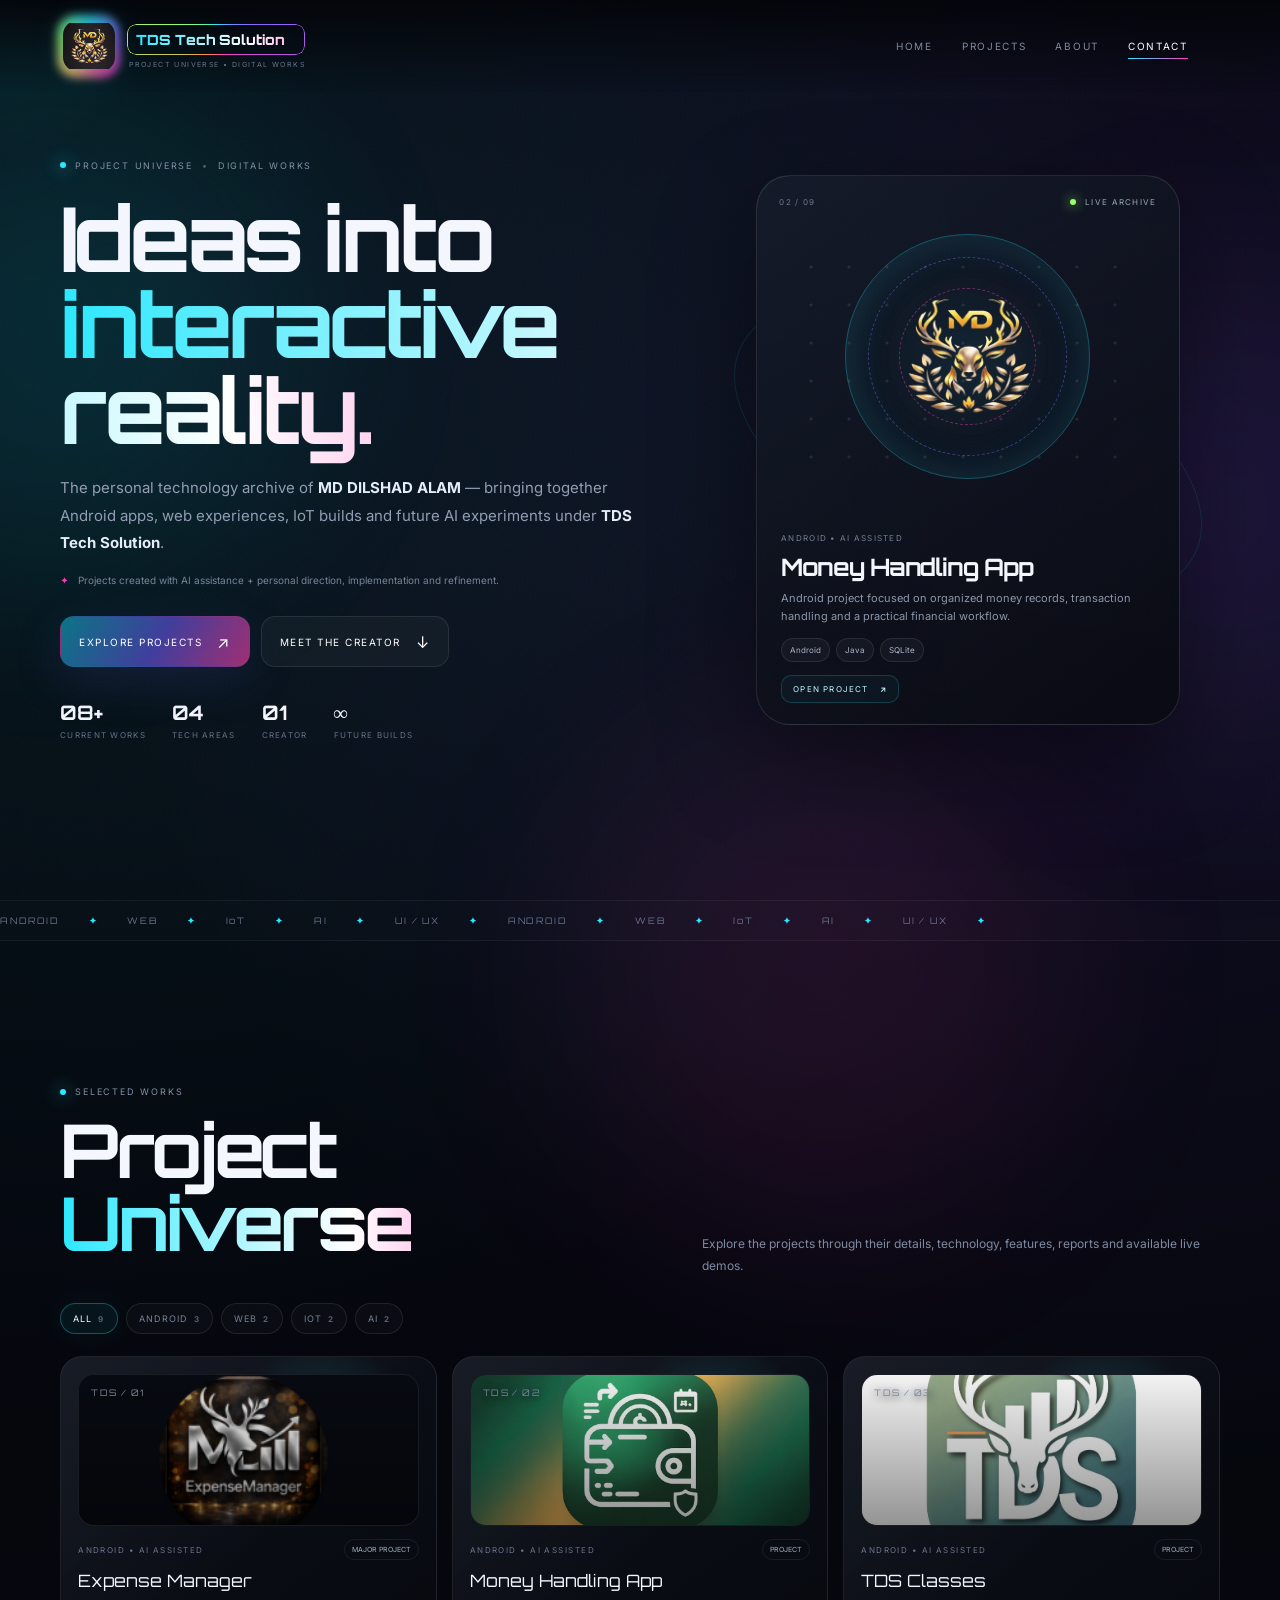
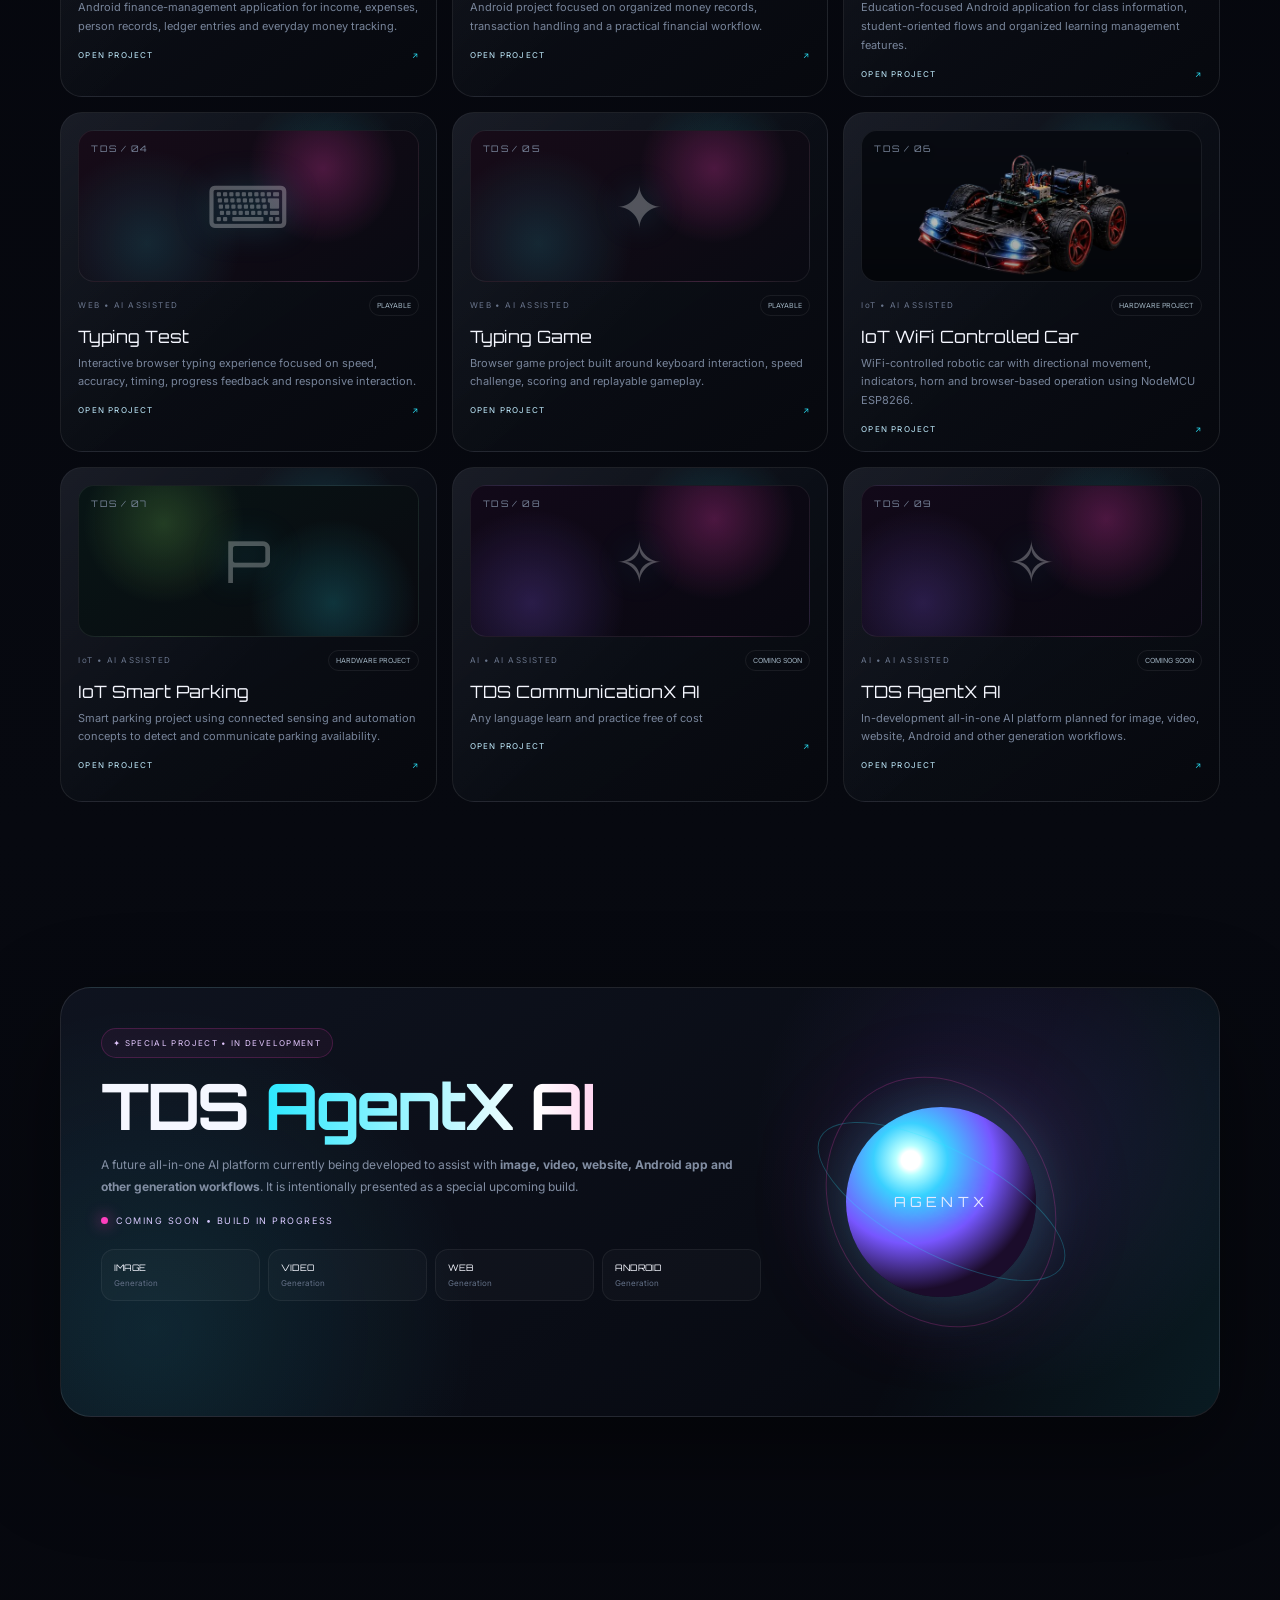
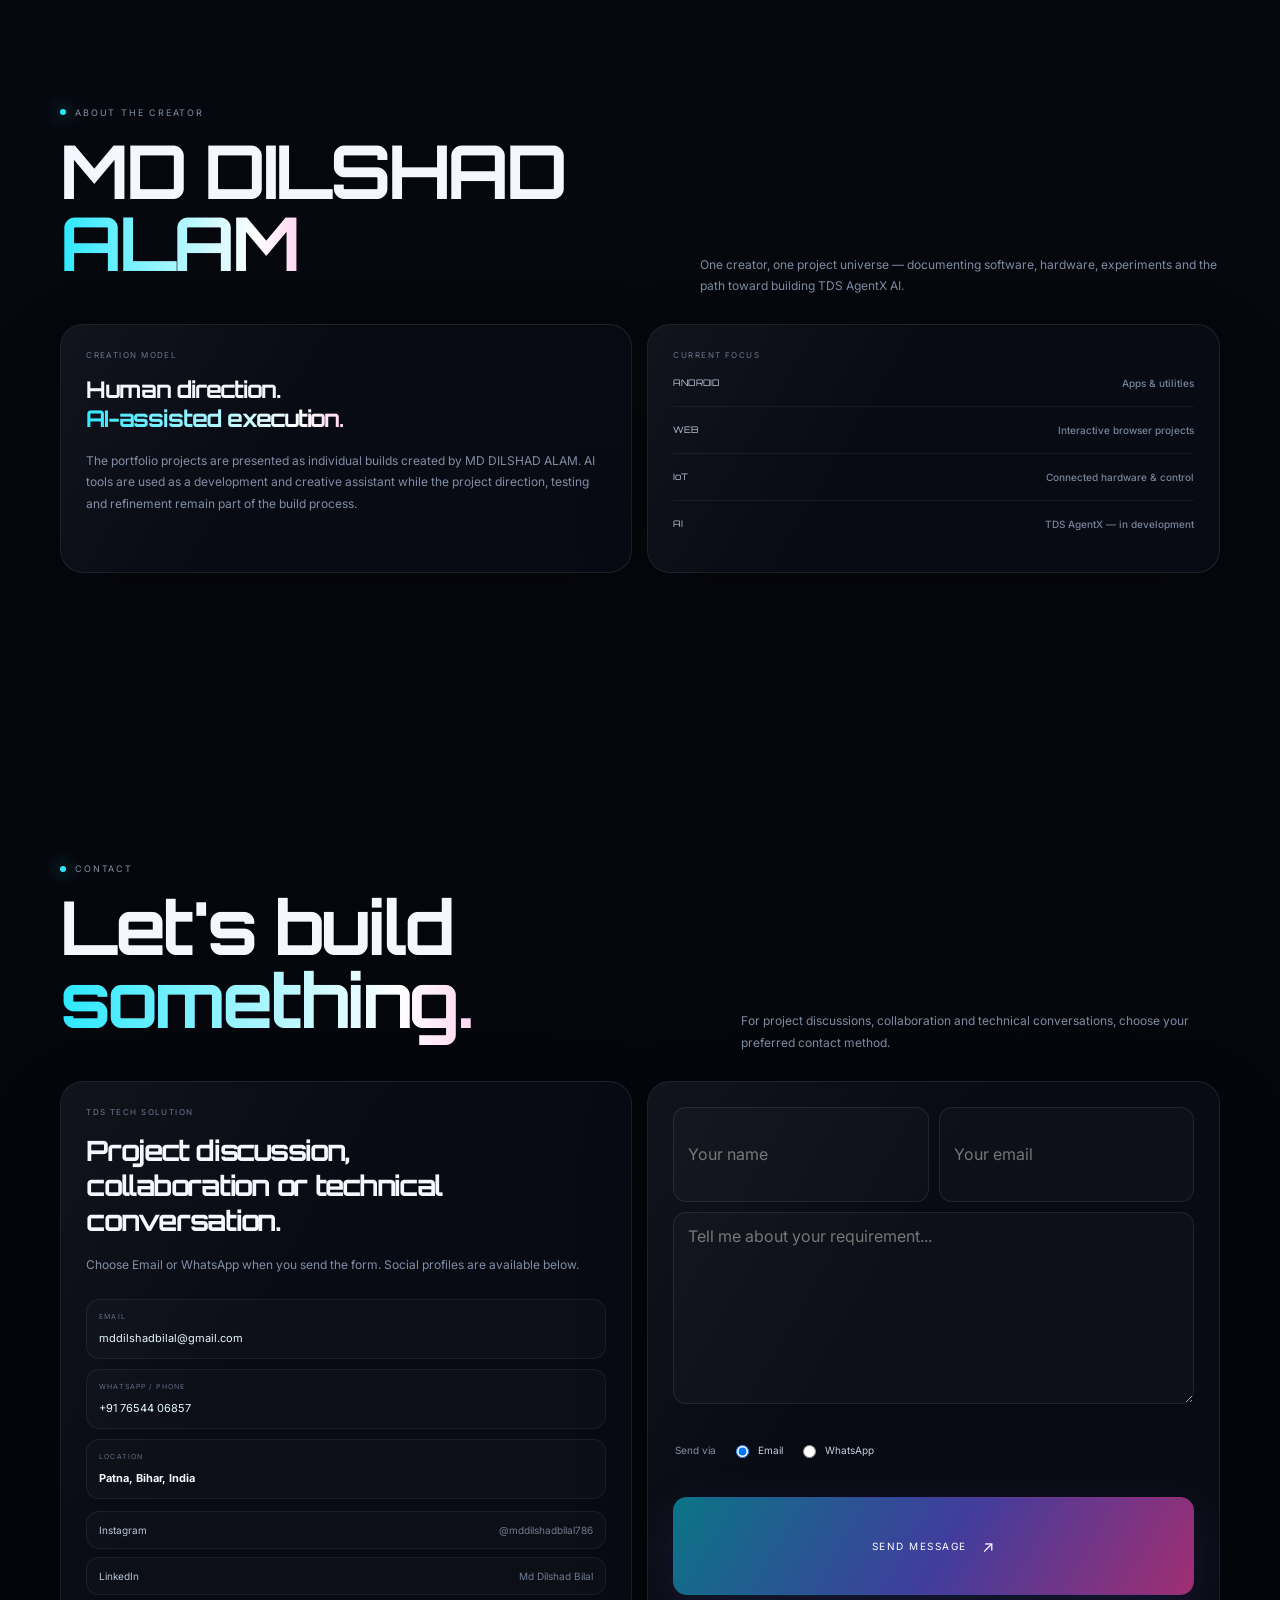
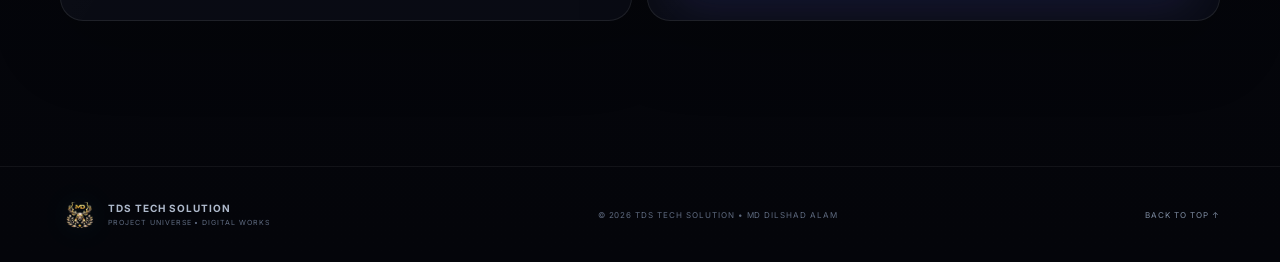
==== commit c07c393f: "Update index.html" ====
--- a/index.html
+++ b/index.html
@@ -1,1471 +1,326 @@
- <!DOCTYPE html>
-<html lang="en">
-<head>
-    
-    <meta charset="UTF-8">
-    <meta name="viewport" content="width=device-width, initial-scale=1.0">
-    <title>Expense Manager - Minor Project Report</title>
-    <style>
-       /* A4 Page Size Setup */
-        @page {
-            size: A4;
-            margin: 0;
-        }
-        
-        * {
-            margin: 0;
-            padding: 0;
-            box-sizing: border-box;
-        }
-        
-        body {
-            font-family: 'Segoe UI', Tahoma, Geneva, Verdana, sans-serif;
-            background: #f0f0f0;
-            line-height: 1.6;
-            color: #333;
-        }
-        
-        /* Page Container for A4 Size */
-          .pages {
-            padding: 20mm;
-            margin-bottom: 10mm;
-            width: 210mm;
-            height: 297mm;
-            background: white;
-            margin: 0mm auto;
-            box-shadow: 0 0 20px rgba(0,0,0,0.1);
-            position: relative;
-            overflow: hidden;
-            page-break-after: always;
-        }       
-        /* Page Content Area */
-        .page-content {
-            padding: 25mm;
-            height: 100%;
-            position: relative;
-        }
-        .center {
-            text-align: center;
-        }
-        
-      
-        
-        .header {
-            text-align: center;
-            border-bottom: 2px solid #000;
-            padding-bottom: 15px;
-            margin-bottom: 25px;
-        }
-        .header h1 {
-            font-size: 16pt;
-            margin-bottom: 8px;
-            text-transform: uppercase;
-        }
-        .college-info {
-            text-align: center;
-            margin: 0;
-            font-size: 12pt;
-        }
-        .section {
-            margin: 20px 0;
-            page-break-inside: avoid;
-        }
-        .section h3 {
-            border-bottom: 1px solid #000;
-            padding-bottom: 6px;
-            margin-bottom: 12px;
-            font-size: 13pt;
-        }
-        .student-table {
-            width: 100%;
-            border-collapse: collapse;
-            margin: 15px 0;
-        }
-        .student-table th, .student-table td {
-            border: 1px solid #000;
-            padding: 8px;
-            text-align: left;
-        }
-        .student-table th {
-            background: #f0f0f0;
-        }
-        .abstract-box {
-            border: 1px solid #000;
-            padding: 15px;
-            margin: 15px 0;
-            background: #f9f9f9;
-            font-size: 11pt;
-        }
-        .screenshot {
-            text-align: center;
-            margin: 20px 0;
-        }
-        .screenshot img {
-            max-width: 80%;
-            border: 1px solid #000;
-        }
-        .caption {
-            font-size: 10pt;
-            font-style: italic;
-            margin-top: 5px;
-        }
-        .features-grid {
-            display: grid;
-            grid-template-columns: repeat(2, 1fr);
-            gap: 15px;
-            margin: 15px 0;
-        }
-        .feature-item {
-            background: #f5f5f5;
-            padding: 10px;
-            border-left: 3px solid #000;
-            font-size: 10pt;
-        }
-        .footer {
-            text-align: center;
-            margin-top: 30px;
-            padding-top: 15px;
-            border-top: 1px solid #000;
-            font-size: 10pt;
-        }
-        .page-number {
-            position: absolute;
-            bottom: 15mm;
-            right: 25mm;
-            font-size: 10pt;
-        }
-        ul, ol {
-            margin-left: 25px;
-            margin-bottom: 10px;
-            font-size: 11pt;
-        }
-        li {
-            margin-bottom: 5px;
-        }
-        p {
-            margin-bottom: 10px;
-            font-size: 11pt;
-            text-align: justify;
-        }
-        .signature-table {
-            width: 100%;
-            margin: 30px 0;
-        }
-        .signature-table td {
-            padding: 20px 0;
-            text-align: center;
-            border-top: 1px solid #000;
-        }
-        .architecture {
-            background: #f5f5f5;
-            padding: 15px;
-            border-radius: 6px;
-            font-family: 'Courier New', monospace;
-            font-size: 9pt;
-            white-space: pre-wrap;
-            margin: 12px 0;
-            line-height: 1.4;
-        }
-        /* extra add css */
-        .logo-large {
-            width: 1.8104166666666666in;
-            height: 1.4590277777777778in;
-        }
-        .spaceree {
-            height: 20px;
-        }
-        .project-titleee {
-            font-size: 18pt;
-            line-height: 1.5;
-            margin: 20px 0;
-        }
-        .underlineee {
-            text-decoration: underline;
-        }
-        p{
-            text-align: center;
-        }
-        .signature-line {
-            border-bottom: 1px solid #000;
-            width: 200px;
-            display: inline-block;
-            margin: 0 10px;
-        }
-        
-    </style>
-</head>
-<body>
-    <!-- Page 1: Cover Page -->
-    <div class="pages" style="padding-top: 10px;">
-        <div class="college-info">
-            <h2>MOLANA AZAD COLLEGE OF ENGINNERING ee& TECHNOLOGY</h2>
-            <h3>Department of Computer Science & Engineering</h3>
-            <div style="display: flex;">
-                <div style="margin-top: 10mm;">
-                    <img src="money-handling-assets-image1.png" alt="College Logo" class="logo logo-large">
-                </div>
-                <div style="margin-top: 30mm;">
-                    <h4>SBTE, PATNA, BIHAR</h4>
-                    <h4>Academic Year 2024-2025</h4>
-                    <h4>MINOR PROJECT REPORT</h4>
-                </div>
-                <div style="text-align: center; margin-top: 8mm;">
-                 <img src="money-handling-assets-image2.png" alt="SBTE Logo" class="logo logo-large">
-                </div>
-            </div>
-           <div>
-                <strong>On</strong><br>
-            
-           </div>
-            <div style="text-align: center;">
-                <h1> EXPENSE MANAGER ANDROID APPLICATION  </h1>
-                <h2>A Complete Financial Management Solution</h2>
-            </div>
-          
-           
-        </div>
-        
-
-        <div style="margin: 40px 0; padding-bottom: 150px; ">
-            <div style="font-size: 14pt; margin-bottom: 10px; text-align: center;"><strong>SUBMITTED BY</strong></div> <BR>
-            <div style="text-align: center;">
-                <div style="font-size: 12pt; margin-bottom: 5px;">WAQUAR AHMED SHIBLI (23-CS-001)</div>
-                <div style="font-size: 12pt; margin-bottom: 5px;">Faizee Hassan Azad (23-CS-003)</div>
-                <div style="font-size: 12pt; margin-bottom: 5px;">Imran Hassan (23-CS-009)</div>
-                <div style="font-size: 12pt; margin-bottom: 5px;">Md Dilshad Alam (23-CS-601)</div>
-                
-            </div>
-        </div>
-        
-        <div style="display: flex;">
-            <div style="text-align: right;">
-                <div style="font-size: 12pt; text-align: left;">Under the Guidance of</div>
-                <div style="font-size: 12pt; text-align: LEFT;"><strong>Dr. Shabbir Hasan</strong></div>
-            </div>
-            <div style="margin-left: 50%;">
-                <div style="font-size: 12pt; text-align: left;">HOD of</div>
-                <div style="font-size: 12pt; text-align: LEFT;"><strong>Mr. Mazhar Eqbal</strong></div>
-            </div>
-        </div>
-
-        <div style="text-align: center; margin-top: 15mm;">
-            <div style="font-size: 12pt;">Finall Year (5<sup>th</sup> Semester)</div>
-            <div style="font-size: 12pt;">Session 2023 - 2026</div>
-        </div>
-        <div class="page-number">1</div>
-    </div>
-
-    <!-- extra Page 2: Project Title Page -->
-        <div class="pages">
-            <div class="center">
-                <h2>A</h2>
-                <h2>MINOR PROJECT REPORT</h2>
-                <h3>on</h3>
-                <h1 class="project-titleee">"EXPENSE MANAGER ANDROID APPLICATION"</h1> 
-        
-                    <p>Submitted in partial fulfillment for the requirement of</p>
-                    <p><strong>DIPLOMA COURSE</strong></p>
-                    <p>In</p>
-                    <p><strong>COMPUTER SCIENCE</strong></p>
-                </div>
-                
-                <div class="spaceree"></div>
-                
-                <h4 class="center"><u>Under the Supervision of</u></h4>
-                
-                <div class="spaceree"></div>
-                
-                <p><strong>Guide</strong></p>
-                <p>[ Dr. SHABBIR HASSAN ]</p>
-              
-                
-                <div class="spaceree"></div>
-                
-                <!-- Logo 3 -->
-                 <div class="center">
-                <img src="money-handling-assets-image3.png" alt="College Logo" class="logo logo-medium">
-                </div>
-                <div class="spaceree"></div>
-                
-                <p><strong>SESSION 2023-2026</strong></p>
-                
-                <div class="spaceree"></div>
-                
-                <p><strong>DEPARTMENT OF COMPUTER SCIENCE</strong></p>
-                <p><strong>MAULANA AZAD COLLEGE OF ENGINEERING & TECHNOLOGY,</strong></p>
-                <p><strong>GORHNA P.O: NEORA, PATNA</strong></p>
-            <div class="page-number">2</div>
-            </div>
-        </div>
-        
-
-        
-
-    <!-- Page 3: Certificate -->
-    <div class="pages">
-        <div class="header">
-             <div class="center">
-                <h2>MAULANA AZAD COLLEGE OF ENGINEERING & TECHNOLOGY</h2>
-                
-                <!-- Logo 1 -->
-                <img src="money-handling-assets-image1.png" alt="College Logo" class="logo logo-small">
-                
-                <p><strong>DEPARTMENT OF COMPUTER SCIENCE</strong></p>
-                <p><strong>SESSION- 2023-2026</strong></p>
-            </div>
-            <h1> <u> CERTIFICATE </u> </h1>
-        </div>
-        
-        <div class="section">
-            <p>This is to certify that <strong>WAQUAR AHMED SHIBLI, Faizee Hassan Azad,  Imran Hassan, Md Dilshad Alam. </strong> Student(s) of Third Year 5<sup>th</sup> semester In <strong>Computer Science</strong> branch has successfully completed the project work Entitled <strong>"EXPENSE MANAGER ANDROID APPLICATION"</strong>. This Technical Minor Project is hereby approved for submission towards partial fulfillment for the requirement of the <strong>DIPLOMA</strong> in <strong>COMPUTER SCIENCE</strong> from <strong>SBTE, PATNA, BIHAR.</strong></p>
-        </div>
-
-        <div style="margin-top: 30mm;">
-            <table class="signature-table">
-                <tr>
-                    <td>
-                        <strong>Project Guide</strong><br>
-                        Dr. SHABBIR HASSAN<br>
-                        Department of CSE
-                    </td>
-                    <td>
-                        <strong>HOD</strong><br>
-                        Mr. MAZHAR EQUBAL<br>
-                        Department of CSE
-                    </td>
-                </tr>
-            </table>
-        </div>
-
-        <div style="text-align: center;">
-            <p><strong>External Examiner</strong></p>
-            <p>_________________________</p>
-        </div>
-        <div class="page-number">3</div>
-    </div>
-
-    <!-- extra add page -->
-     <!-- Acknowledgment -->
-        <div class="pages">
-            <div class="center">
-                <h2>MAULANA AZAD COLLEGE OF ENGINEERING & TECHNOLOGY</h2>
-                
-                <!-- Logo 1 -->
-                <img src="money-handling-assets-image1.png" alt="College Logo" class="logo logo-small" style="margin-top: 10mm; margin-bottom: 10mm;">
-                
-                <p><strong>DEPARTMENT OF COMPUTER SCIENCE & ENGINEERING</strong></p>
-                <p><strong>SESSION- 2023-2026</strong></p>
-                
-                <div class="spaceree"></div>
-                
-                <h2 class="underlineee">ACKNOWLEDGMENT</h2>
-                
-                <div class="spaceree"></div>
-            </div>
-            
-            <div style="font-size: 18pt; line-height: 1.5; margin: 20px 0;">
-                <div style="text-align: justify; margin-bottom: 20px; font-size: large;">
-                    We are very much thankful to our <strong>HOD Mr. Mazhar Eqbal</strong> for providing us support and guidance to accomplish this project work.
-                    
-                    We are very grateful to our <strong>Project Guide Dr. Shabbir Hasan</strong> for being instrumental in the completion of our project with his/her complete guidance.
-                    
-                    We also thank all the staff members of our college and technicians for their help in making this project a successful one.
-                    
-                    Finally, we take this opportunity to extend our deep appreciation to our family and friends, for all that they meant to us during the crucial times of the completion of our project. 
-                </div>
-                
-                <div style=" margin-top: 30px; font-size: large; font-weight: bold;">
-                     <div>WAQUAR AHMED SHIBLI (23-CS-001)</div>
-                     <div>Faizee Hassan Azad(23-CS-003)</div>
-                     <div> Imran Hassan (23-CS-009)</div>
-                    <div>Md Dilshad Alam (23-CS-601)</div>
-                   
-                </div> 
-                <div class="page-number">4</div>
-            </div>
-        </div>
-
-         <!-- extra -->
-          <!-- Page 5: Approval Sheet -->
-        <div class="pages">
-            <div class="center">
-                <h2>MAULANA AZAD COLLEGE OF ENGINEERING & TECHNOLOGY</h2>
-                
-                <!-- Logo 1 -->
-                <img src="money-handling-assets-image1.png" alt="College Logo" class="logo logo-small" style="margin-top: 10mm; margin-bottom: 10mm;">
-                
-                <p><strong>DEPARTMENT OF COMPUTER SCIENCE & ENGINEERING</strong></p>
-                <p><strong>SESSION- 2023-2026</strong></p>
-                
-                <div class="spacer"></div>
-                
-                <h2 class="underline" style="margin-top: 5mm; margin-bottom: 10mm;">APPROVAL SHEET</h2>
-                
-                <div class="spaceree"></div>
-            </div>
-            
-            <div class="content">
-                <p><em>This is to certify that</em> <strong> WAQUAR AHMED SHIBLI, Faizee Hassan Azad,  Imran Hassan, Md Dilshad Alam.</strong>, <em>Student(s) of third year 5th semester in</em> <strong>COMPUTER SCIENCE</strong> <em>branch has successfully completed the Minor project work Entitled</em> <strong>EXPENSE MANAGER ANDROID APPLICATION</strong><em>.</em> <em>This Technical Project is hereby approved for submission towards partial fulfillment for the requirement of DIPLOMA in</em> <strong>COMPUTER SCIENCE</strong> <em>from</em><strong>, SBTE, PATNA, BIHAR.</strong></p>
-                
-                
-                
-                <div style="display: flex; justify-content: space-between; width: 80%; margin: 40px auto 0;">
-                    <div style="text-align: center;">
-                        <p style="margin-top: 30mm; text-align: left;">(INTERNAL EXAMINER)</p>
-                        <div class="spacer"></div>
-                        <p style="margin-top: 8mm; text-align: left;">Date:____________________</p>
-                    </div>
-                    <div style="text-align: center;">
-                        <p style="margin-top: 30mm;text-align: right;">(EXTERNAL EXAMINER)</p>
-                        <div class="spaceree"></div>
-                        <p style="text-align: left;">Date:_____________________ </p>
-                    </div>
-                </div>
-            </div>
-            <div class="page-number">5</div>
-        </div>
-    </body>
-</html>
 <!DOCTYPE html>
 <html lang="en">
 <head>
-    <meta charset="UTF-8">
-    <meta name="viewport" content="width=device-width, initial-scale=1.0">
-    <title>Money Handling App - Project Report (12 Pages)</title>
-    <style>
-        /* A4 Page Settings - Exact A4 Size */
-        @page {
-            size: A4;
-            margin: 0;
-        }
-        
-        * {
-            margin: 0;
-            padding: 0;
-            box-sizing: border-box;
-            font-family: 'Times New Roman', serif;
-        }
-        
-        body {
-            background: #f5f5f5;
-            line-height: 1.5;
-            font-size: 12pt;
-        }
-        
-        .a4-page {
-            width: 210mm;
-            height: 297mm;
-            background: white;
-            margin: 0 auto 5mm auto;
-            padding: 20mm;
-            box-shadow: 0 0 10px rgba(0,0,0,0.1);
-            position: relative;
-            page-break-after: always;
-            overflow: hidden;
-        }
-        
-        /* Header and Footer */
-        .header {
-            text-align: center;
-            border-bottom: 2px solid #000;
-            padding-bottom: 10px;
-            margin-bottom: 20px;
-        }
-        
-        .footer {
-            position: absolute;
-            bottom: 15mm;
-            width: calc(100% - 40mm);
-            text-align: center;
-            font-size: 10pt;
-            border-top: 1px solid #000;
-            padding-top: 5px;
-        }
-        
-        /* Typography */
-        h1 {
-            font-size: 16pt;
-            text-align: center;
-            margin: 15px 0;
-            text-decoration: underline;
-        }
-        
-        h2 {
-            font-size: 14pt;
-            margin: 12px 0 8px 0;
-            color: #000;
-        }
-        
-        h3 {
-            font-size: 13pt;
-            margin: 10px 0 6px 0;
-        }
-        
-        p {
-            margin-bottom: 10px;
-            text-align: justify;
-        }
-        
-        /* Lists */
-        ul, ol {
-            margin-left: 20px;
-            margin-bottom: 15px;
-        }
-        
-        li {
-            margin-bottom: 5px;
-        }
-        
-        /* Tables */
-        table {
-            width: 100%;
-            border-collapse: collapse;
-            margin: 15px 0;
-            font-size: 11pt;
-        }
-        
-        th {
-            background: #f0f0f0;
-            border: 1px solid #000;
-            padding: 6px;
-            text-align: left;
-        }
-        
-        td {
-            border: 1px solid #000;
-            padding: 5px;
-        }
-        
-        /* Code Blocks */
-        .code-block {
-            background: #f8f8f8;
-            border-left: 3px solid #000;
-            padding: 10px;
-            margin: 10px 0;
-            font-family: 'Courier New', monospace;
-            font-size: 10pt;
-            overflow-x: auto;
-        }
-        
-        /* Sections */
-        .section {
-            margin-bottom: 15px;
-        }
-        
-        .bold {
-            font-weight: bold;
-        }
-        
-        .center {
-            text-align: center;
-        }
-        
-        .right {
-            text-align: right;
-        }
-        
-        /* Page Numbers */
-        .page-number {
-            position: absolute;
-            bottom: 20mm;
-            right: 20mm;
-            font-size: 10pt;
-        }
-        
-        /* Print Specific */
-        @media print {
-            body {
-                background: white;
-                margin: 0;
-                padding: 0;
-            }
-            
-            .a4-page {
-                width: 210mm;
-                height: 297mm;
-                margin: 0;
-                padding: 20mm;
-                box-shadow: none;
-                page-break-after: always;
-            }
-            
-            .no-print {
-                display: none;
-            }
-        }
-        
-        /* Compact Layouts */
-        .compact-table {
-            font-size: 10pt;
-        }
-        
-        .compact-table td, .compact-table th {
-            padding: 4px;
-        }
-        
-        .two-column {
-            column-count: 2;
-            column-gap: 20px;
-            margin: 15px 0;
-        }
-        
-        .team-grid {
-            display: grid;
-            grid-template-columns: repeat(3, 1fr);
-            gap: 10px;
-            margin: 15px 0;
-        }
-        
-        .team-member {
-            border: 1px solid #000;
-            padding: 8px;
-            text-align: center;
-        }
-    </style>
+  <meta charset="UTF-8">
+  <meta name="viewport" content="width=device-width, initial-scale=1.0">
+  <meta name="theme-color" content="#05060b">
+  <meta name="description" content="TDS Tech Solution — premium digital project universe by MD Dilshad Alam.">
+  <title>TDS Tech Solution — Project Universe</title>
+  <link rel="preconnect" href="https://fonts.googleapis.com">
+  <link rel="preconnect" href="https://fonts.gstatic.com" crossorigin>
+  <link href="https://fonts.googleapis.com/css2?family=Inter:wght@400;500;600;700;800&family=Orbitron:wght@500;600;700;800;900&display=swap" rel="stylesheet">
+  <link rel="stylesheet" href="styles.css">
 </head>
 <body>
-
-<!-- PAGE 6: TITLE PAGE -->
-<div class="a4-page">
-    <div style="height: 100%; display: flex; flex-direction: column; justify-content: center; align-items: center;">
-        <div class="header" style="border: none; width: 100%;">
-            <h1 style="font-size: 24pt; text-decoration: none;">MAULANA AZAD COLLEGE OF ENGINEERING AND TECHNOLOGY</h1>
-            <h2 style="font-size: 18pt;">Department of Computer Science & Engineering</h2>
-        </div>
-        
-        <div style="text-align: center;">
-            <img src="money-handling-assets-MONEY HANDLING.jpeg" alt="" align="center" style="display: block; margin: 20px auto; width: 100px; height: auto;">
-            <h1 style="font-size: 28pt; color: #000; text-decoration: none;">MONEY HANDLING</h1>
-            <h2 style="font-size: 16pt;">Personal Finance Management System</h2>
-            <h3 style="font-size: 14pt;">Android Application Project Report</h3>
-        </div>
-        
-        <div style="margin: 15px 0; text-align: center;">
-            <h3>Submitted By:</h3>
-            <div class="team-grid" style="width: 80%;">
-                <div class="team-member">
-                    <p class="bold">WAQUAR AHMED SHIBLI </p>
-                    <p>(23-CS-001)</p>
-                </div>
-                <div class="team-member">
-                    <p class="bold">Faizee Hassan Azad</p>
-                    <p>23-CS-003</p>
-                </div>
-                <div class="team-member">
-                    <p class="bold">Imran Hassan</p>
-                    <p>23-CS-009</p>
-                </div>
-                <div class="team-member">
-                    <p class="bold">Md Dilshad Alam</p>
-                    <p>23-CS-012</p>
-                </div>
-            </div>
-        </div>
-        
-        <div style="margin-top: 20px; text-align: center;">
-            <p class="bold">Under the Guidance of</p>
-            <p>Dr. Shabbir Hasan</p>
-            <p>Department of Computer Science & Engineering</p>
-        </div>
-        
-        <div style="margin-top: 30px; text-align: center;">
-            <p class="bold">Date of Submission: December 16, 2025</p>
-        </div>
+  <div class="noise"></div>
+  <div class="cursor-glow"></div>
+  <div class="ambient ambient-a"></div>
+  <div class="ambient ambient-b"></div>
+  <div class="ambient ambient-c"></div>
+
+  <!-- =====================================================
+       PREMIUM 3–5 SECOND INTRO
+       ===================================================== -->
+  <section class="intro" id="intro">
+    <div class="intro-grid"></div>
+    <div class="intro-orbit intro-orbit-a"></div>
+    <div class="intro-orbit intro-orbit-b"></div>
+    <div class="intro-center">
+      <div class="logo-stage large">
+        <div class="logo-glow"></div>
+        <div class="logo-ring ring-1"></div>
+        <div class="logo-ring ring-2"></div>
+        <div class="logo-ring ring-3"></div>
+        <img class="tds-logo-image intro-logo" src="tds-logo.png" alt="TDS Tech Solution logo">
+      </div>
+      <div class="intro-brand">TDS Tech Solution</div>
+      <div class="intro-sub">PROJECT UNIVERSE • DIGITAL WORKS</div>
+      <div class="intro-ai">✦ BUILT WITH AI ASSISTANCE • HUMAN DIRECTION</div>
+      <div class="intro-loading"><span></span></div>
+      <button class="skip-intro magnetic" id="skipIntro">ENTER NOW <b>↗</b></button>
     </div>
-    <div class="footer">
-        Page 6
+  </section>
+
+  <header class="site-header">
+    <a class="brand-lockup" href="#home" aria-label="TDS Tech Solution home">
+      <div class="brand-logo-shell">
+        <img class="tds-logo-image mini" src="logo-.png" alt="TDS Tech Solution logo">
+      </div>
+      <div class="brand-name-wrap">
+        <div class="brand-name-frame"><span class="brand-name">TDS Tech Solution</span></div>
+        <span class="brand-sub">PROJECT UNIVERSE • DIGITAL WORKS</span>
+      </div>
+    </a>
+
+    <nav class="nav" id="nav">
+      <a class="nav-link active" href="#home">Home</a>
+      <a class="nav-link" href="#projects">Projects</a>
+      <a class="nav-link" href="#about">About</a>
+      <a class="nav-link" href="#contact">Contact</a>
+          </nav>
+
+    <button class="menu-btn magnetic" id="menuBtn" aria-label="Open navigation"><span></span><span></span></button>
+  </header>
+
+  <main id="home">
+    <!-- =====================================================
+         HOME
+         ===================================================== -->
+    <section class="hero section">
+      <div class="hero-copy reveal">
+        <div class="eyebrow"><i></i> PROJECT UNIVERSE <span>•</span> DIGITAL WORKS</div>
+        <h1>Ideas into<br><em>interactive reality.</em></h1>
+        <p class="hero-text">
+          The personal technology archive of <strong>MD DILSHAD ALAM</strong> — bringing together Android apps,
+          web experiences, IoT builds and future AI experiments under <strong>TDS Tech Solution</strong>.
+        </p>
+        <div class="hero-ai-note"><span>✦</span> Projects created with AI assistance + personal direction, implementation and refinement.</div>
+        <div class="hero-actions">
+          <a class="btn btn-primary magnetic" href="#projects">Explore Projects <span>↗</span></a>
+          <a class="btn btn-ghost magnetic" href="#about">Meet the Creator <span>↓</span></a>
+        </div>
+        <div class="stats">
+          <div><b>08+</b><span>Current works</span></div>
+          <div><b>04</b><span>Tech areas</span></div>
+          <div><b>01</b><span>Creator</span></div>
+          <div><b>∞</b><span>Future builds</span></div>
+        </div>
+      </div>
+
+      <!-- Previous-style right-side featured card -->
+      <div class="hero-visual reveal delay-1">
+        <div class="hero-orbit orbit-x"></div>
+        <div class="hero-orbit orbit-y"></div>
+        <div class="hero-card tilt-card" id="featuredCard">
+          <div class="hero-card-top"><span id="featuredIndex">01 / 08</span><span class="live"><i></i> LIVE ARCHIVE</span></div>
+          <div class="hero-card-stage">
+            <div class="scan-ring"></div>
+            <div class="scan-ring ring-b"></div>
+            <div class="hero-card-logo"><img class="tds-logo-image hero-logo" src="tds-logo.png" alt="TDS Tech Solution logo"></div>
+            <div class="card-particles"></div>
+          </div>
+          <div class="featured-copy">
+            <div class="featured-kicker" id="featuredCategory">ANDROID • AI ASSISTED</div>
+            <h3 id="featuredTitle">Expense Manager</h3>
+            <p id="featuredDesc">Personal finance management workflow with expenses, income and ledger-style records.</p>
+            <div class="featured-tags" id="featuredTags"><span>Android</span><span>Java</span><span>SQLite</span></div>
+            <button class="mini-action magnetic" id="featuredOpen">OPEN PROJECT <b>↗</b></button>
+          </div>
+        </div>
+      </div>
+    </section>
+
+    <div class="ticker" aria-hidden="true">
+      <div class="ticker-track"><span>ANDROID</span><b>✦</b><span>WEB</span><b>✦</b><span>IoT</span><b>✦</b><span>AI</span><b>✦</b><span>UI / UX</span><b>✦</b><span>ANDROID</span><b>✦</b><span>WEB</span><b>✦</b><span>IoT</span><b>✦</b><span>AI</span><b>✦</b><span>UI / UX</span><b>✦</b></div>
     </div>
-</div>
-
-
-
-<!-- PAGE 8: ABSTRACT -->
-<div class="a4-page">
-    <h1>ABSTRACT</h1>
-    
-    <div class="section">
-        <p>The <span class="bold">Money Handling</span> application is an Android-based personal finance management system designed to help users track income, expenses, and manage budgets efficiently. In today's digital age where financial literacy is crucial, this application provides a simple yet powerful solution for individuals to take control of their finances.</p>
-        
-        <p>The application features comprehensive financial tracking with real-time balance calculation, transaction categorization, budget planning, bill reminders, and detailed financial reports. Built using native Android technologies, the app ensures smooth performance and offline functionality.</p>
-    </div>
-    
-    <h2>Key Features:</h2>
-    <ul>
-        <li>Real-time balance tracking and calculation</li>
-        <li>Income and expense management with categorization</li>
-        <li>Budget planning and monitoring system</li>
-        <li>Bill tracking with reminder functionality</li>
-        <li>Transaction history with date-wise filtering</li>
-        <li>Category-wise spending analysis</li>
-        <li>Offline functionality without internet dependency</li>
-        <li>User-friendly interface with color-coded feedback</li>
-    </ul>
-    
-    <h2>Technical Specifications:</h2>
-    <table class="compact-table">
-        <tr>
-            <th>Component</th>
-            <th>Specification</th>
-        </tr>
-        <tr>
-            <td>Development Platform</td>
-            <td>Android Studio</td>
-        </tr>
-        <tr>
-            <td>Programming Language</td>
-            <td>Java</td>
-        </tr>
-        <tr>
-            <td>Database</td>
-            <td>SQLite</td>
-        </tr>
-        <tr>
-            <td>Minimum SDK</td>
-            <td>API 21 (Android 5.0)</td>
-        </tr>
-        <tr>
-            <td>Target SDK</td>
-            <td>API 34 (Android 14)</td>
-        </tr>
-        <tr>
-            <td>Architecture</td>
-            <td>MVC Pattern</td>
-        </tr>
-    </table>
-    
-    <p>The application follows the Model-View-Controller architecture pattern, ensuring clean separation of concerns and maintainable code structure. With its intuitive interface and robust backend, the Money Handling app serves as a complete financial companion for students and professionals alike.</p>
-    
-    <div class="footer">
-        Page 8
-    </div>
-</div>
-
-<!-- PAGE 9: INTRODUCTION -->
-<div class="a4-page">
-    <h1>1. INTRODUCTION</h1>
-    
-    <h2>1.1 Problem Statement</h2>
-    <p>In today's digital age, effective financial management has become crucial for individuals. Students and young professionals often struggle with tracking expenses, maintaining budgets, and managing bills. Traditional methods like maintaining physical records or using spreadsheet software are time-consuming and error-prone.</p>
-    
-    <h2>1.2 Objectives</h2>
-    <ul>
-        <li>Develop an Android application for personal finance management</li>
-        <li>Implement real-time balance calculation and display</li>
-        <li>Create user-friendly interface for transaction management</li>
-        <li>Incorporate budget tracking and bill management features</li>
-        <li>Generate spending reports and analytics</li>
-        <li>Ensure data persistence using SQLite database</li>
-    </ul>
-    
-    <h2>1.3 Scope</h2>
-    <p>The application is designed for individual users to record daily transactions, categorize expenses, set budgets, track bills, and analyze spending patterns. It works offline without internet connectivity and stores all data locally for privacy.</p>
-    
-    <h2>1.4 Target Users</h2>
-    <div class="two-column">
+
+    <!-- =====================================================
+         PROJECTS
+         ===================================================== -->
+    <section class="projects section" id="projects">
+      <div class="section-head reveal">
         <div>
-            <h3>Students</h3>
-            <ul>
-                <li>Manage allowances</li>
-                <li>Track educational expenses</li>
-                <li>Learn budgeting skills</li>
-            </ul>
-        </div>
+          <div class="eyebrow"><i></i> SELECTED WORKS</div>
+          <h2>Project <em>Universe</em></h2>
+        </div>
+        <p>Explore the projects through their details, technology, features, reports and available live demos.</p>
+      </div>
+
+      <div class="filters reveal delay-1" id="filters"></div>
+      <div class="project-grid" id="projectGrid"></div>
+    </section>
+
+    <!-- =====================================================
+         AGENTX SPECIAL PROJECT
+         ===================================================== -->
+    <section class="agentx section" id="agentx">
+      <div class="agentx-shell reveal">
+        <div class="agentx-copy">
+          <div class="special-badge">✦ SPECIAL PROJECT • IN DEVELOPMENT</div>
+          <h2>TDS <em>AgentX AI</em></h2>
+          <p>
+            A future all-in-one AI platform currently being developed to assist with <strong>image, video,
+            website, Android app and other generation workflows</strong>. It is intentionally presented as a special upcoming build.
+          </p>
+          <div class="coming-soon"><span></span> COMING SOON • BUILD IN PROGRESS</div>
+          <div class="agentx-mini-grid">
+            <div>IMAGE<span>Generation</span></div>
+            <div>VIDEO<span>Generation</span></div>
+            <div>WEB<span>Generation</span></div>
+            <div>ANDROID<span>Generation</span></div>
+          </div>
+        </div>
+        <div class="agentx-visual"><div class="agent-orb"></div><div class="agent-axis axis-a"></div><div class="agent-axis axis-b"></div><div class="agent-core-text">AGENTX</div></div>
+      </div>
+    </section>
+
+    <!-- =====================================================
+         ABOUT
+         ===================================================== -->
+    <section class="about section" id="about">
+      <div class="section-head reveal">
         <div>
-            <h3>Professionals</h3>
-            <ul>
-                <li>Salary management</li>
-                <li>Expense tracking</li>
-                <li>Tax planning</li>
-            </ul>
-        </div>
-    </div>
-    
-    <h2>1.5 Technologies Used</h2>
-    <table class="compact-table">
-        <tr>
-            <td>Frontend</td>
-            <td>Android XML Layouts</td>
-        </tr>
-        <tr>
-            <td>Backend</td>
-            <td>Java Programming</td>
-        </tr>
-        <tr>
-            <td>Database</td>
-            <td>SQLite</td>
-        </tr>
-        <tr>
-            <td>Development Tool</td>
-            <td>Android Studio</td>
-        </tr>
-        <tr>
-            <td>Architecture</td>
-            <td>MVC Pattern</td>
-        </tr>
-    </table>
-    
-    <div class="footer">
-        Page 9
-    </div>
-</div>
-
-<!-- PAGE 10: SYSTEM DESIGN -->
-<div class="a4-page">
-    <h1>2. SYSTEM DESIGN</h1>
-    
-    <h2>2.1 Architecture</h2>
-    <p>The application follows Three-Tier Architecture:</p>
-    
-    <div class="code-block">
-┌─────────────────────────┐
-│   PRESENTATION LAYER    │
-│  • MainActivity         │
-│  • HistoryActivity      │
-│  • XML Layouts          │
-└───────────┬─────────────┘
-            │
-┌───────────▼─────────────┐
-│   BUSINESS LOGIC LAYER  │
-│  • DatabaseHelper       │
-│  • Transaction Logic    │
-│  • Budget Calculations  │
-└───────────┬─────────────┘
-            │
-┌───────────▼─────────────┐
-│      DATA LAYER         │
-│  • SQLite Database      │
-│  • Three Tables:        │
-│    - transactions       │
-│    - budgets            │
-│    - bills              │
-└─────────────────────────┘
-    </div>
-    
-    <h2>2.2 Database Design</h2>
-    
-    <h3>2.2.1 Transactions Table</h3>
-    <div class="code-block">
-CREATE TABLE transactions (
-    id INTEGER PRIMARY KEY AUTOINCREMENT,
-    amount REAL NOT NULL,
-    type TEXT NOT NULL,
-    category TEXT NOT NULL,
-    description TEXT,
-    date TEXT NOT NULL
-);
-    </div>
-    
-    <h3>2.2.2 Budgets Table</h3>
-    <div class="code-block">
-CREATE TABLE budgets (
-    id INTEGER PRIMARY KEY AUTOINCREMENT,
-    category TEXT UNIQUE NOT NULL,
-    month TEXT NOT NULL,
-    limit_amount REAL NOT NULL
-);
-    </div>
-    
-    <h3>2.2.3 Bills Table</h3>
-    <div class="code-block">
-CREATE TABLE bills (
-    id INTEGER PRIMARY KEY AUTOINCREMENT,
-    bill_name TEXT NOT NULL,
-    amount REAL NOT NULL,
-    due_date TEXT NOT NULL,
-    is_paid INTEGER DEFAULT 0
-);
-    </div>
-    
-    <h2>2.3 Flow Diagram</h2>
-    <div class="code-block" style="text-align: center;">
-Start → Main Activity → Add Transaction → 
-Validate Input → Save to Database → 
-Update Balance → Display Result
-    </div>
-    
-    <div class="footer">
-        Page 10
-    </div>
-</div>
-
-<!-- Page 11: IMPLEMENTATION -->
-<div class="a4-page">
-    <h1>3. IMPLEMENTATION</h1>
-    
-    <h2>3.1 Core Classes</h2>
-    
-    <h3>3.1.1 MainActivity.java</h3>
-    <div class="code-block">
-public class MainActivity extends AppCompatActivity {
-    // UI Components
-    TextView balanceText;
-    EditText amountEdit, descEdit;
-    Spinner typeSpinner;
-    Button addButton, viewButton;
-    
-    DatabaseHelper dbHelper;
-    double currentBalance = 0.0;
-    
-    protected void onCreate(Bundle savedInstanceState) {
-        super.onCreate(savedInstanceState);
-        setContentView(R.layout.activity_main);
-        dbHelper = new DatabaseHelper(this);
-        initializeViews();
-        setupSpinner();
-        updateBalanceFromDB();
+          <div class="eyebrow"><i></i> ABOUT THE CREATOR</div>
+          <h2>MD DILSHAD <em>ALAM</em></h2>
+        </div>
+        <p>One creator, one project universe — documenting software, hardware, experiments and the path toward building TDS AgentX AI.</p>
+      </div>
+      <div class="about-grid">
+        <div class="glass-panel reveal">
+          <div class="panel-label">CREATION MODEL</div>
+          <h3>Human direction.<br><em>AI-assisted execution.</em></h3>
+          <p>
+            The portfolio projects are presented as individual builds created by MD DILSHAD ALAM.
+            AI tools are used as a development and creative assistant while the project direction, testing and refinement remain part of the build process.
+          </p>
+        </div>
+        <div class="glass-panel reveal delay-1">
+          <div class="panel-label">CURRENT FOCUS</div>
+          <div class="focus-row"><span>ANDROID</span><b>Apps & utilities</b></div>
+          <div class="focus-row"><span>WEB</span><b>Interactive browser projects</b></div>
+          <div class="focus-row"><span>IoT</span><b>Connected hardware & control</b></div>
+          <div class="focus-row"><span>AI</span><b>TDS AgentX — in development</b></div>
+        </div>
+      </div>
+    </section>
+
+    <!-- =====================================================
+         CONTACT
+         ===================================================== -->
+    <section class="contact section" id="contact">
+      <div class="section-head reveal">
+        <div><div class="eyebrow"><i></i> CONTACT</div><h2>Let's build <em>something.</em></h2></div>
+        <p>For project discussions, collaboration and technical conversations, choose your preferred contact method.</p>
+      </div>
+      <div class="contact-grid">
+        <div class="glass-panel contact-info reveal">
+          <div class="panel-label">TDS TECH SOLUTION</div>
+          <h3>Project discussion,<br>collaboration or technical conversation.</h3>
+          <p>Choose Email or WhatsApp when you send the form. Social profiles are available below.</p>
+          <div class="contact-list">
+            <div><span>EMAIL</span><a href="mailto:mddilshadbilal@gmail.com">mddilshadbilal@gmail.com</a></div>
+            <div><span>WHATSAPP / PHONE</span><a href="https://wa.me/917654406857">+91 76544 06857</a></div>
+            <div><span>LOCATION</span><b>Patna, Bihar, India</b></div>
+          </div>
+          <div class="social-links">
+            <a href="https://www.instagram.com/mddilshadbilal786/" target="_blank" rel="noopener">Instagram <span>@mddilshadbilal786</span></a>
+            <a href="https://www.linkedin.com/search/results/people/?keywords=Md%20Dilshad%20Bilal" target="_blank" rel="noopener">LinkedIn <span>Md Dilshad Bilal</span></a>
+          </div>
+        </div>
+        <form class="glass-panel form reveal delay-1" id="contactForm">
+          <div class="form-row"><input id="contactName" placeholder="Your name" required><input id="contactSenderEmail" type="email" placeholder="Your email" required></div>
+          <textarea id="contactMessage" placeholder="Tell me about your requirement..." required></textarea>
+          <div class="contact-method">
+            <span>Send via</span>
+            <label><input type="radio" name="contactMethod" value="email" checked> Email</label>
+            <label><input type="radio" name="contactMethod" value="whatsapp"> WhatsApp</label>
+          </div>
+          <button class="btn btn-primary magnetic" type="submit">Send Message <span>↗</span></button>
+        </form>
+      </div>
+    </section>
+
+  </main>
+
+  <footer class="footer">
+    <div class="footer-brand"><img class="tds-logo-image footer-logo" src="tds-logo.png" alt="TDS Tech Solution logo"><div><strong>TDS Tech Solution</strong><span>PROJECT UNIVERSE • DIGITAL WORKS</span></div></div>
+    <div>© <span id="year"></span> TDS Tech Solution • MD DILSHAD ALAM</div>
+    <a href="#home" class="magnetic back-top">BACK TO TOP ↑</a>
+  </footer>
+
+  <!-- =====================================================
+       PROJECT ADD GUIDE
+       PROJECT ADDING (EASY UPDATE)
+       Project cards are generated from the objects below. To add
+       another project, copy one complete project block/object,
+       paste it below the previous one, then update the details.
+       This is the project-card data equivalent of copying the
+       project div: the design and detail drawer update automatically.
+       ===================================================== -->
+  <script type="application/json" id="projectData">
+  [
+    {
+      "id":"expense-manager","number":"01","category":"android","label":"ANDROID","title":"Expense Manager","symbol":"₹",
+      "description":"Android finance-management application for income, expenses, person records, ledger entries and everyday money tracking.",
+      "tech":["Android","Java","SQLite","Material UI"],
+      "features":["Income & expense tracking","Person / ledger management","Transaction history","Balance calculation","Recycle-bin recovery","Monthly reporting"],
+      "status":"MAJOR PROJECT","cover":"expense-manager-cover.png","demo":"#","report":"expense-manager-index.html"
+    },
+    {
+      "id":"money-handling","number":"02","category":"android","label":"ANDROID","title":"Money Handling App","symbol":"◈",
+      "description":"Android project focused on organized money records, transaction handling and a practical financial workflow.",
+      "tech":["Android","Java","SQLite","UI / UX"],
+      "features":["Money records","Transaction workflow","History view","Data organization","Mobile-first interface","Structured app flow"],
+      "status":"PROJECT","cover":"money-handling-cover.jpeg","demo":"#","report":"money-handling-report.html"
+    },
+    {
+      "id":"tds-classes","number":"03","category":"android","label":"ANDROID","title":"TDS Classes","symbol":"T",
+      "description":"Education-focused Android application for class information, student-oriented flows and organized learning management features.",
+      "tech":["Android","Java","Firebase","Material Design"],
+      "features":["Student management","Class information","OTP login flow","Attendance-oriented workflow","Organized content","Mobile interface"],
+      "status":"PROJECT","cover":"tds-classes-cover.jpeg","demo":"#","report":"tds-classes-report.html"
+    },
+    {
+      "id":"typing-test","number":"04","category":"web","label":"WEB","title":"Typing Test","symbol":"⌨",
+      "description":"Interactive browser typing experience focused on speed, accuracy, timing, progress feedback and responsive interaction.",
+      "tech":["HTML","CSS","JavaScript","Web UI"],
+      "features":["Typing speed test","Accuracy tracking","Instant feedback","Responsive interface","Practice workflow","Browser-based experience"],
+      "status":"PLAYABLE","cover":"","demo":"typing-test-index.html","report":"#"
+    },
+    {
+      "id":"typing-game","number":"05","category":"web","label":"WEB","title":"Typing Game","symbol":"✦",
+      "description":"Browser game project built around keyboard interaction, speed challenge, scoring and replayable gameplay.",
+      "tech":["HTML","CSS","JavaScript","Game Logic"],
+      "features":["Interactive gameplay","Score system","Speed challenge","Keyboard interaction","Responsive design","Replay workflow"],
+      "status":"PLAYABLE","cover":"","demo":"typing-game-index.html","report":"#"
+    },
+    {
+      "id":"iot-wifi-car","number":"06","category":"iot","label":"IoT","title":"IoT WiFi Controlled Car","symbol":"◈",
+      "description":"WiFi-controlled robotic car with directional movement, indicators, horn and browser-based operation using NodeMCU ESP8266.",
+      "tech":["ESP8266","L298N","DC Motors","WiFi","OLED"],
+      "features":["WiFi control","Forward / reverse","Left / right movement","Indicators","Horn","Browser control interface"],
+      "status":"HARDWARE PROJECT","cover":"iot-car.png","demo":"#","report":"iotcar-index.html"
+    },
+    {
+      "id":"iot-smart-parking","number":"07","category":"iot","label":"IoT","title":"IoT Smart Parking","symbol":"P",
+      "description":"Smart parking project using connected sensing and automation concepts to detect and communicate parking availability.",
+      "tech":["Arduino","Ultrasonic Sensor","Servo Motor","IoT","Automation"],
+      "features":["Parking availability","Sensor-based detection","Automatic gate concept","Real-time status","Connected hardware","Automation workflow"],
+      "status":"HARDWARE PROJECT","cover":"","demo":"#","report":"iot-smart-parking-index.html"
+    },
+    {
+      "id":"tds-communicationX","number":"08","category":"ai","label":"AI","title":"TDS CommunicationX AI","symbol":"✧",
+      "description":"Any language learn and practice free of cost",
+      "tech":["AI assist","Generation","Automation","Future Platform"],
+      "features":["easy to learn and practice"],
+      "status":"COMING SOON","cover":"","demo":"#Communicationx","report":"#"
     }
-    
-    private void addTransaction() {
-        String amountStr = amountEdit.getText().toString();
-        if (amountStr.isEmpty()) {
-            Toast.makeText(this, "Please enter amount!", 
-                          Toast.LENGTH_SHORT).show();
-            return;
-        }
-        // Add transaction logic
+    ,
+    {
+      "id":"tds-agentx","number":"09","category":"ai","label":"AI","title":"TDS AgentX AI","symbol":"✧",
+      "description":"In-development all-in-one AI platform planned for image, video, website, Android and other generation workflows.",
+      "tech":["AI","Generation","Automation","Future Platform"],
+      "features":["Image generation","Video generation","Website generation","Android generation","Automation ideas","Future AI tools"],
+      "status":"COMING SOON","cover":"","demo":"#agentx","report":"#"
     }
-}
-    </div>
-    
-    <h3>3.1.2 DatabaseHelper.java</h3>
-    <div class="code-block">
-public class DatabaseHelper extends SQLiteOpenHelper {
-    private static final String DATABASE_NAME = "MoneyDB";
-    private static final int DATABASE_VERSION = 2;
-    
-    public void onCreate(SQLiteDatabase db) {
-        // Create tables
-        String CREATE_TRANSACTIONS_TABLE = "CREATE TABLE " + 
-            TABLE_TRANSACTIONS + "(" + KEY_ID + 
-            " INTEGER PRIMARY KEY AUTOINCREMENT," + 
-            KEY_AMOUNT + " REAL," + KEY_TYPE + " TEXT," + 
-            KEY_CATEGORY + " TEXT," + KEY_DESCRIPTION + 
-            " TEXT," + KEY_DATE + " TEXT" + ")";
-        db.execSQL(CREATE_TRANSACTIONS_TABLE);
-    }
-    
-    public void addTransaction(double amount, String type, 
-                              String category, String description) {
-        SQLiteDatabase db = this.getWritableDatabase();
-        ContentValues values = new ContentValues();
-        values.put(KEY_AMOUNT, amount);
-        values.put(KEY_TYPE, type);
-        values.put(KEY_CATEGORY, category);
-        values.put(KEY_DESCRIPTION, description);
-        values.put(KEY_DATE, java.text.DateFormat
-                   .getDateTimeInstance().format(new java.util.Date()));
-        db.insert(TABLE_TRANSACTIONS, null, values);
-        db.close();
-    }
-}
-    </div>
-    
-    <div class="footer">
-        Page 11
-    </div>
-</div>
-
-<!-- PAGE 12: FEATURES -->
-<div class="a4-page" style="padding-top: 30px;">
-    <h1>4. FEATURES</h1>
-    
-    <h2>4.1 Transaction Management</h2>
-    <ul>
-        <li><span class="bold">Income Recording:</span> Salary, freelance, gifts</li>
-        <li><span class="bold">Expense Tracking:</span> Food, shopping, travel, medical</li>
-        <li><span class="bold">Categorization:</span> 7 predefined categories</li>
-        <li><span class="bold">Date Tracking:</span> Automatic timestamp</li>
-        <li><span class="bold">Description:</span> Optional detailed notes</li>
-    </ul>
-    
-    <h2>4.2 Budget System</h2>
-    <ul>
-        <li>Default budgets for common categories</li>
-        <li>Real-time spending tracking</li>
-        <li>Budget limit warnings</li>
-        <li>Category-wise allocation</li>
-        <li>Monthly budget planning</li>
-    </ul>
-    
-    <h2>4.3 Bill Management</h2>
-    <ul>
-        <li>Add recurring bills</li>
-        <li>Due date tracking</li>
-        <li>Payment status monitoring</li>
-        <li>Bill reminder system</li>
-    </ul>
-    
-    <h2>4.4 Reporting & Analytics</h2>
-    <ul>
-        <li>Real-time balance calculation</li>
-        <li>Income vs Expense comparison</li>
-        <li>Category-wise spending analysis</li>
-        <li>Monthly financial summary</li>
-        <li>Transaction history with filters</li>
-    </ul>
-    
-    <h2>4.5 User Interface Features</h2>
-    <div class="two-column">
-        <div>
-            <h3>Visual Feedback</h3>
-            <ul>
-                <li>Color-coded balance (Green/Red)</li>
-                <li>Toast notifications</li>
-                <li>Form validation messages</li>
-            </ul>
-        </div>
-        <div>
-            <h3>Navigation</h3>
-            <ul>
-                <li>Main dashboard</li>
-                <li>History view</li>
-                <li>Settings screen</li>
-                <li>Budget management</li>
-            </ul>
-        </div>
-    </div>
-    
-
-    <div class="footer">
-        Page 12
-    </div>
-</div>
-
-<!-- PAGE 13: SCREENSHOTS -->
-<div class="a4-page">
-        <h2>4.6 Technical Features</h2>
-    <ul>
-        <li>Offline functionality</li>
-        <li>Local data storage</li>
-        <li>Data validation</li>
-        <li>Error handling</li>
-        <li>Memory management</li>
-    </ul>
-    
-    <h1>5. APPLICATION SCREENS</h1>
-    
-    <h2>5.1 Main Screen</h2>
-    <div class="code-block" style="text-align: center;">
-┌─────────────────────────┐
-│   Current Balance       │
-│   ₹1,250.50            │
-│   (Green if positive)   │
-├─────────────────────────┤
-│   Amount: [500.00    ]  │
-│                         │
-│   Type:   [Expense  ▼]  │
-│                         │
-│   Desc:   [Lunch     ]  │
-│                         │
-│   [ADD TRANSACTION]     │
-│                         │
-│   [VIEW HISTORY   ]     │
-└─────────────────────────┘
-    </div>
-    
-    <p><span class="bold">Features:</span> Balance display, transaction input form, type selection spinner, action buttons, color-coded feedback.</p>
-    
-    <h2>5.2 History Screen</h2>
-    <div class="code-block" style="text-align: center;">
-┌─────────────────────────┐
-│   TRANSACTION HISTORY   │
-├─────────────────────────┤
-│  ₹500 - Food - Lunch    │
-│  15 Dec 2025 14:30      │
-│                         │
-│  ₹3000 - Income - Salary│
-│  14 Dec 2025 10:00      │
-│                         │
-│  ₹800 - Shopping - Cloth│
-│  13 Dec 2025 16:45      │
-└─────────────────────────┘
-    </div>
-    
-    <p><span class="bold">Features:</span> Chronological listing, amount-category-description format, date-time stamps, scrollable view.</p>
-    
-    <h2>5.3 Budget Screen</h2>
-    <div class="code-block" style="text-align: center;">
-┌─────────────────────────┐
-│   BUDGET MANAGEMENT     │
-├─────────────────────────┤
-│  Food: ₹5000           │
-│  Spent: ₹3200 (64%)    │
-│                         │
-│  Shopping: ₹3000       │
-│  Spent: ₹3500 (117%)   │
-│                         │
-│  Travel: ₹2000         │
-│  Spent: ₹1200 (60%)    │
-└─────────────────────────┘
-    </div>
-    
-    <p><span class="bold">Features:</span> Category-wise budgets, spending progress, percentage calculation, overspending alerts.</p>
-    
-    <div class="footer">
-        Page 13
-    </div>
-</div>
-
-<!-- PAGE 14: TESTING -->
-<div class="a4-page">
-    <h1>6. TESTING</h1>
-    
-    <h2>6.1 Test Cases</h2>
-    <table class="compact-table">
-        <tr>
-            <th>Test Case</th>
-            <th>Input</th>
-            <th>Expected</th>
-            <th>Result</th>
-        </tr>
-        <tr>
-            <td>Add Income</td>
-            <td>Amount: 5000, Type: Income</td>
-            <td>Balance +5000</td>
-            <td>✅ Pass</td>
-        </tr>
-        <tr>
-            <td>Add Expense</td>
-            <td>Amount: 1000, Type: Expense</td>
-            <td>Balance -1000</td>
-            <td>✅ Pass</td>
-        </tr>
-        <tr>
-            <td>Empty Amount</td>
-            <td>Amount: "", Type: Expense</td>
-            <td>Error Message</td>
-            <td>✅ Pass</td>
-        </tr>
-        <tr>
-            <td>Negative Balance</td>
-            <td>Expenses > Income</td>
-            <td>Red Color</td>
-            <td>✅ Pass</td>
-        </tr>
-        <tr>
-            <td>View History</td>
-            <td>Multiple transactions</td>
-            <td>All displayed</td>
-            <td>✅ Pass</td>
-        </tr>
-        <tr>
-            <td>Budget Calculation</td>
-            <td>Food: 3200/5000</td>
-            <td>64% shown</td>
-            <td>✅ Pass</td>
-        </tr>
-    </table>
-    
-    <h2>6.2 Performance Testing</h2>
-    <table class="compact-table">
-        <tr>
-            <th>Operation</th>
-            <th>Response Time</th>
-            <th>Status</th>
-        </tr>
-        <tr>
-            <td>Add Transaction</td>
-            <td>&lt; 100ms</td>
-            <td>✅ Excellent</td>
-        </tr>
-        <tr>
-            <td>Balance Calculation</td>
-            <td>&lt; 50ms</td>
-            <td>✅ Excellent</td>
-        </tr>
-        <tr>
-            <td>History Loading</td>
-            <td>&lt; 200ms</td>
-            <td>✅ Good</td>
-        </tr>
-        <tr>
-            <td>App Startup</td>
-            <td>&lt; 500ms</td>
-            <td>✅ Good</td>
-        </tr>
-    </table>
-    
-    <h2>6.3 Compatibility Testing</h2>
-    <ul>
-        <li><span class="bold">Android 5.0 (Lollipop):</span> ✅ Fully compatible</li>
-        <li><span class="bold">Android 6.0 (Marshmallow):</span> ✅ Fully compatible</li>
-        <li><span class="bold">Android 8.0 (Oreo):</span> ✅ Fully compatible</li>
-        <li><span class="bold">Android 10:</span> ✅ Fully compatible</li>
-        <li><span class="bold">Android 12+:</span> ✅ Fully compatible</li>
-    </ul>
-    
-    <h2>6.4 User Acceptance Testing</h2>
-    <p><span class="bold">Test Group:</span> 20 college students</p>
-    <p><span class="bold">Average Rating:</span> 4.5/5.0</p>
-    <p><span class="bold">Feedback:</span> Easy to use, helpful for budget tracking, intuitive interface</p>
-    
-    <div class="footer">
-        Page 14
-    </div>
-</div>
-
-<!-- PAGE 15: CHALLENGES -->
-<div class="a4-page">
-    <h1>7. CHALLENGES & SOLUTIONS</h1>
-    
-    <h2>7.1 Technical Challenges</h2>
-    
-    <h3>Challenge 1: Real-time Balance Update</h3>
-    <p><span class="bold">Problem:</span> Updating balance immediately after transaction addition</p>
-    <p><span class="bold">Solution:</span> Implemented database trigger-like functionality using Java methods that recalculate balance on every transaction addition</p>
-    
-    <h3>Challenge 2: Database Schema Design</h3>
-    <p><span class="bold">Problem:</span> Designing efficient tables for transactions, budgets, and bills</p>
-    <p><span class="bold">Solution:</span> Created normalized database with proper relationships and indexes for optimal performance</p>
-    
-    <h3>Challenge 3: UI Responsiveness</h3>
-    <p><span class="bold">Problem:</span> Making interface responsive across different screen sizes</p>
-    <p><span class="bold">Solution:</span> Used ConstraintLayout and relative measurements for adaptive UI</p>
-    
-    <h3>Challenge 4: Data Validation</h3>
-    <p><span class="bold">Problem:</span> Preventing invalid data entry</p>
-    <p><span class="bold">Solution:</span> Implemented comprehensive input validation with user-friendly error messages</p>
-    
-    <h2>7.2 Learning Outcomes</h2>
-    <div class="two-column">
-        <div>
-            <h3>Technical Skills</h3>
-            <ul>
-                <li>Android application development</li>
-                <li>SQLite database management</li>
-                <li>Java programming</li>
-                <li>UI/UX design principles</li>
-                <li>Debugging and testing</li>
-            </ul>
-        </div>
-        <div>
-            <h3>Soft Skills</h3>
-            <ul>
-                <li>Project planning</li>
-                <li>Team collaboration</li>
-                <li>Problem solving</li>
-                <li>Time management</li>
-                <li>Documentation</li>
-            </ul>
-        </div>
-    </div>
-    
-    <h2>7.3 Bugs and Fixes</h2>
-    <table class="compact-table">
-        <tr>
-            <th>Bug</th>
-            <th>Solution</th>
-            <th>Status</th>
-        </tr>
-        <tr>
-            <td>Empty description error</td>
-            <td>Added default description</td>
-            <td>✅ Fixed</td>
-        </tr>
-        <tr>
-            <td>Balance color not updating</td>
-            <td>Added refresh method call</td>
-            <td>✅ Fixed</td>
-        </tr>
-        <tr>
-            <td>Database upgrade issue</td>
-            <td>Improved onUpgrade method</td>
-            <td>✅ Fixed</td>
-        </tr>
-    </table>
-    
-    <div class="footer">
-        Page 15
-    </div>
-</div>
-
-<!-- Page 16: FUTURE SCOPE -->
-<div class="a4-page" style="padding-top: 15px;">
-    <h1>8. FUTURE ENHANCEMENTS</h1>
-    
-    <h2>8.1 Planned Features</h2>
-    
-    <h3>Short-term (Next 6 Months)</h3>
-    <ul>
-        <li><span class="bold">Cloud Backup:</span> Firebase integration for data sync</li>
-        <li><span class="bold">Charts & Graphs:</span> Visual representation of spending</li>
-        <li><span class="bold">Recurring Transactions:</span> Automated regular entries</li>
-        <li><span class="bold">Multi-Currency:</span> Support for different currencies</li>
-        <li><span class="bold">Dark Mode:</span> Alternate color theme</li>
-    </ul>
-    
-    <h3>Medium-term (6-12 Months)</h3>
-    <ul>
-        <li><span class="bold">Bank Integration:</span> Automatic transaction import</li>
-        <li><span class="bold">Investment Tracking:</span> Stocks and mutual funds</li>
-        <li><span class="bold">Family Sharing:</span> Shared budgets and expenses</li>
-        <li><span class="bold">Bill Payment:</span> Direct bill payment through app</li>
-        <li><span class="bold">AI Insights:</span> Spending pattern analysis</li>
-    </ul>
-    
-    <h3>Long-term (1-2 Years)</h3>
-    <ul>
-        <li><span class="bold">Cross-platform:</span> iOS and Web versions</li>
-        <li><span class="bold">Advanced Analytics:</span> Predictive budgeting</li>
-        <li><span class="bold">Tax Calculation:</span> Automated tax planning</li>
-        <li><span class="bold">Credit Score:</span> Financial health monitoring</li>
-        <li><span class="bold">Marketplace:</span> Financial product recommendations</li>
-    </ul>
-    
-    <h2>8.2 Technical Improvements</h2>
-    <div class="two-column" style="margin: 0;">
-       
-            <h3>Architecture</h3>
-            <ul>
-                <li>Migrate to MVVM pattern</li>
-                <li>Implement Room Database</li>
-                <li>Use LiveData and ViewModel</li>
-                <li>Add dependency injection</li>
-            </ul>
-        
-        
-            <h3>Technology</h3>
-            <ul>
-                <li>Convert to Kotlin</li>
-                <li>Use Jetpack Compose</li>
-                <li>Implement Coroutines</li>
-                <li>Add unit testing</li>
-            </ul>
-        
-    </div>
-    
-    <h2>8.3 Market Expansion</h2>
-   
-    <ul>
-        <li><span class="bold">Students:</span> Scholarship tracking, educational expenses</li>
-        <li><span class="bold">Freelancers:</span> Project-based budgeting, invoice management</li>
-        <li><span class="bold">Small Businesses:</span> Expense tracking, tax preparation</li>
-        <li><span class="bold">Families:</span> Shared budgets, children's allowance</li>
-    </ul>
-    
-    <div class="footer">
-        Page 16
-    </div>
-</div>
-
-<!-- PAGE 17: CONCLUSION -->
-<div class="a4-page" >
-    <h1>9. CONCLUSION</h1>
-    
-    <h2>9.1 Project Summary</h2>
-    <p>The <span class="bold">Money Handling</span> application has been successfully developed as a comprehensive personal finance management system for Android. The project achieved all its objectives and delivered a fully functional application with intuitive interface and robust backend.</p>
-    
-    <h2>9.2 Key Achievements</h2>
-    <ul>
-        <li>Successfully developed complete Android application</li>
-        <li>Implemented real-time financial tracking</li>
-        <li>Created user-friendly interface with visual feedback</li>
-        <li>Designed efficient database system</li>
-        <li>Completed comprehensive testing</li>
-        <li>Delivered complete documentation</li>
-    </ul>
-    
-    <h2>9.3 Technical Deliverables</h2>
-    <table class="compact-table" >
-        <tr>
-            <th>Deliverable</th>
-            <th>Status</th>
-        </tr>
-        <tr>
-            <td>Android Application (APK)</td>
-            <td>✅ Completed</td>
-        </tr>
-        <tr>
-            <td>Source Code</td>
-            <td>✅ Completed</td>
-        </tr>
-        <tr>
-            <td>Database Design</td>
-            <td>✅ Completed</td>
-        </tr>
-        <tr>
-            <td>User Interface</td>
-            <td>✅ Completed</td>
-        </tr>
-        <tr>
-            <td>Testing Reports</td>
-            <td>✅ Completed</td>
-        </tr>
-        <tr>
-            <td>Project Documentation</td>
-            <td>✅ Completed</td>
-        </tr>
-    </table>
-    
-    <h2>9.4 Educational Value</h2>
-    <p>This project provided invaluable practical experience in:</p>
-    <div class="two-column">
-        <div>
-            <ul>
-                <li>Software development lifecycle</li>
-                <li>Mobile application development</li>
-                <li>Database design and management</li>
-                <li>UI/UX design principles</li>
-            </ul>
-        </div>
-        <div>
-            <ul>
-                <li>Problem-solving skills</li>
-                <li>Team collaboration</li>
-                <li>Project documentation</li>
-                <li>Quality assurance</li>
-            </ul>
-        </div>
-    </div>
-    
-   
-    
-    <div class="footer">
-        Page 17
-    </div>
-</div>
- <!-- last page -->
-  <div class="a4-page" >
-       <h2>9.5 Final Remarks</h2>
-    <p>The Money Handling application stands as a testament to our learning and growth as computer science students. It demonstrates our ability to conceptualize, design, develop, and deliver a complete software solution that meets real-world requirements while adhering to industry standards.</p>
-    
-    <p>This project has equipped us with the skills and confidence to undertake more complex software development projects in the future. We believe that the knowledge and experience gained will be invaluable in our professional careers.</p>
-    
-    <div style="margin-top: 5px; text-align: center;">
-        <p class="bold">--- PROJECT COMPLETED SUCCESSFULLY ---</p>
-        <p>Maulana Azad College of Engineering and Technology</p>
-        <p>Department of Computer Science & Engineering</p>
-        <p>December 16, 2025</p>
-    </div>
-    <br><br><br>
-    <img src="money-handling-assets-end.png" alt="" align="center" style="display: block; margin: 20px auto; width: 350px; height: auto;">
-    <div class="footer">
-        Page 18
-    </div>
-    </div>
-<!-- Print Button -->
-<div class="no-print" style="text-align: center; margin: 20px;">
-    <button onclick="window.print()" style="padding: 12px 24px; background: #000; color: white; 
-            border: none; border-radius: 5px; font-size: 16px; cursor: pointer;">
-        🖨️ Print 12-Page Report
-    </button>
-    <p style="margin-top: 10px; color: #666; font-size: 12pt;">
-        Click to print all 12 pages. Paper size: A4
-    </p>
-</div>
-
-<script>
-    // Automatically set page numbers
-    document.addEventListener('DOMContentLoaded', function() {
-        const pages = document.querySelectorAll('.a4-page');
-        pages.forEach((page, index) => {
-            const footer = page.querySelector('.footer');
-            if (footer) {
-                footer.innerHTML = `Page ${index + 1}`;
-            }
-        });
-    });
-</script>
-
+  ]
+  </script>
+
+  <!-- Project detail drawer -->
+  <div class="overlay" id="projectOverlay" aria-hidden="true">
+    <aside class="drawer">
+      <button class="close-drawer magnetic" id="closeDrawer" aria-label="Close">×</button>
+      <div class="drawer-top"><span id="drawerNumber">01</span><span id="drawerCategory">ANDROID</span></div>
+      <div class="drawer-hero"><div><div class="eyebrow"><i></i> PROJECT DETAILS</div><h2 id="drawerTitle">Expense Manager</h2><p id="drawerDescription"></p></div><div class="drawer-symbol" id="drawerSymbol">₹</div></div>
+      <div class="drawer-block"><span class="label">STATUS</span><div class="status-pill" id="drawerStatus">MAJOR PROJECT</div></div>
+      <div class="drawer-block"><span class="label">TECHNOLOGY</span><div class="tech-list" id="drawerTech"></div></div>
+      <div class="drawer-block"><span class="label">FEATURES</span><div class="feature-grid" id="drawerFeatures"></div></div>
+      <div class="drawer-block ai-disclosure"><span>✦ AI-ASSISTED PROJECT</span><p>This project is presented as an AI-assisted build with human direction, testing and refinement by MD DILSHAD ALAM.</p></div>
+      <div class="drawer-actions"><a class="btn btn-primary magnetic" id="drawerDemo" href="#">OPEN DEMO <span>↗</span></a><a class="btn btn-ghost magnetic" id="drawerReport" href="#">VIEW REPORT <span>↗</span></a></div>
+    </aside>
+  </div>
+
+  <div class="toast" id="toast"><span>✦</span><b id="toastText">Ready</b></div>
+  <script src="app.js"></script>
 </body>
 </html>
--- a/styles.css
+++ b/styles.css
@@ -0,0 +1,39 @@
+:root{
+  --bg:#04050a;--bg2:#090b12;--panel:rgba(14,17,27,.78);--panel2:#0d111a;--text:#f5f7ff;--muted:#929db3;
+  --cyan:#2be8ff;--violet:#8d63ff;--pink:#ff3fbe;--lime:#98ff6a;--gold:#ffc76b;--orange:#ff8d49;
+  --line:rgba(255,255,255,.09);--line2:rgba(255,255,255,.16);--shadow:0 35px 100px rgba(0,0,0,.45)
+}
+*{box-sizing:border-box}html{scroll-behavior:smooth}body{margin:0;background:radial-gradient(circle at 8% 6%,rgba(43,232,255,.09),transparent 22%),radial-gradient(circle at 88% 9%,rgba(141,99,255,.11),transparent 22%),linear-gradient(180deg,#03040a,#070910 48%,#04050a);color:var(--text);font-family:Inter,system-ui,sans-serif;overflow-x:hidden}body.no-scroll{overflow:hidden}
+a{text-decoration:none;color:inherit}button,input,textarea{font:inherit}.noise{position:fixed;inset:0;z-index:50;pointer-events:none;opacity:.035;background-image:url("data:image/svg+xml,%3Csvg xmlns='http://www.w3.org/2000/svg' width='160' height='160'%3E%3Cfilter id='n'%3E%3CfeTurbulence baseFrequency='.9' numOctaves='3' stitchTiles='stitch' type='fractalNoise'/%3E%3C/filter%3E%3Crect width='100%25' height='100%25' filter='url(%23n)' opacity='.65'/%3E%3C/svg%3E")}.ambient{position:fixed;z-index:-1;width:38vw;height:38vw;border-radius:50%;filter:blur(110px);opacity:.09;pointer-events:none}.ambient-a{left:-15vw;top:10vh;background:#16dfff}.ambient-b{right:-15vw;top:30vh;background:#8e5cff}.ambient-c{left:45vw;bottom:-25vw;background:#ff3fb7}.cursor-glow{position:fixed;z-index:1;width:340px;height:340px;pointer-events:none;border-radius:50%;transform:translate(-50%,-50%);background:radial-gradient(circle,rgba(43,232,255,.08),transparent 65%);mix-blend-mode:screen}
+
+/* Intro */
+.intro{position:fixed;inset:0;z-index:2000;display:grid;place-items:center;background:#02030a;overflow:hidden;transition:opacity .9s,visibility .9s}.intro.hide{opacity:0;visibility:hidden;pointer-events:none}.intro-grid{position:absolute;inset:-25%;background:linear-gradient(rgba(43,232,255,.05) 1px,transparent 1px),linear-gradient(90deg,rgba(43,232,255,.05) 1px,transparent 1px);background-size:52px 52px;transform:perspective(500px) rotateX(61deg) translateY(35%);mask-image:linear-gradient(to bottom,transparent,#000 30%,#000 70%,transparent)}.intro-orbit{position:absolute;border:1px solid rgba(43,232,255,.15);border-radius:50%;width:480px;height:480px;animation:spin 13s linear infinite}.intro-orbit-a{border-left-color:rgba(255,63,190,.45);transform:rotate(35deg)}.intro-orbit-b{width:700px;height:300px;border-color:rgba(141,99,255,.15);animation-duration:17s;animation-direction:reverse}.intro-center{text-align:center;position:relative}.logo-stage{position:relative;display:grid;place-items:center;margin:auto}.logo-stage.large{width:260px;height:260px}.tds-logo{position:relative;width:132px;height:132px;border-radius:34px;display:grid;place-items:center;font-family:Orbitron;font-weight:900;letter-spacing:-.08em;font-size:28px;background:linear-gradient(150deg,#0b1421,#151028);border:1px solid rgba(255,255,255,.12);box-shadow:inset 0 0 35px rgba(43,232,255,.07),0 0 50px rgba(43,232,255,.12);overflow:hidden}.tds-logo:before{content:"";position:absolute;inset:-2px;background:conic-gradient(from 0deg,var(--cyan),var(--violet),var(--pink),var(--orange),var(--lime),var(--cyan));animation:spin 4.5s linear infinite;z-index:-1;filter:blur(3px)}.tds-logo span{padding:38px 17px;border-radius:25px;background:linear-gradient(145deg,#09111c,#090a12);color:#eafaff;text-shadow:0 0 18px rgba(43,232,255,.55)}.tds-logo.mini{width:52px;height:52px;border-radius:15px;font-size:12px}.tds-logo.mini span{padding:16px 7px;border-radius:11px}.tds-logo.hero{width:175px;height:175px;border-radius:44px;font-size:32px;animation:float 4.5s ease-in-out infinite}.tds-logo.footer-logo{width:39px;height:39px;border-radius:11px;font-size:9px}.tds-logo.footer-logo span{padding:12px 5px;border-radius:8px}.logo-glow{position:absolute;width:180px;height:180px;border-radius:50%;background:radial-gradient(circle,rgba(43,232,255,.23),transparent 70%);filter:blur(8px)}.logo-ring{position:absolute;border-radius:50%;border:1px solid rgba(255,255,255,.18);animation:spin 8s linear infinite}.ring-1{inset:12px;border-left-color:var(--cyan);border-bottom-color:transparent}.ring-2{inset:34px;border-style:dashed;border-color:rgba(255,63,190,.3);animation-duration:11s;animation-direction:reverse}.ring-3{inset:-10px;border-right-color:var(--violet);border-left-color:transparent;animation-duration:16s}.intro-brand{margin-top:8px;font-family:Orbitron;font-size:26px;font-weight:800;background:linear-gradient(90deg,var(--cyan),#fff,var(--pink),var(--violet),var(--cyan));background-size:350% 100%;-webkit-background-clip:text;background-clip:text;color:transparent;animation:gradientFlow 5s linear infinite}.intro-sub{font-size:9px;color:#78849a;letter-spacing:.26em;margin-top:10px}.intro-ai{margin-top:20px;font-size:9px;color:#9d8cff;letter-spacing:.13em}.intro-loading{width:240px;height:2px;margin:18px auto 0;background:rgba(255,255,255,.07);overflow:hidden}.intro-loading span{display:block;width:33%;height:100%;background:linear-gradient(90deg,transparent,var(--cyan),var(--pink),transparent);animation:loading 1.25s linear infinite}.skip-intro{position:fixed;right:28px;bottom:24px;border:1px solid rgba(255,255,255,.12);background:rgba(255,255,255,.04);color:#aeb8cb;border-radius:999px;padding:11px 15px;font-size:9px;letter-spacing:.16em;cursor:pointer}
+
+/* Header / brand */
+.site-header{position:fixed;left:0;right:0;top:0;height:92px;z-index:1000;display:flex;align-items:center;justify-content:space-between;padding:11px 4.7vw;background:linear-gradient(180deg,rgba(4,5,10,.94),rgba(4,5,10,.47),transparent);backdrop-filter:blur(10px)}.brand-lockup{display:flex;align-items:center;gap:10px}.brand-logo-shell{width:57px;height:57px;display:grid;place-items:center;position:relative}.brand-logo-shell:before{content:"";position:absolute;inset:-3px;border-radius:19px;background:conic-gradient(var(--cyan),var(--violet),var(--pink),var(--gold),var(--lime),var(--cyan));filter:blur(4px);opacity:.75;animation:spin 4.8s linear infinite}.brand-name-wrap{display:flex;flex-direction:column;gap:5px}.brand-name-frame{position:relative;padding:5px 9px 6px;border-radius:9px;overflow:hidden}.brand-name-frame:before{content:"";position:absolute;inset:0;border:1px solid transparent;border-radius:inherit;background:conic-gradient(from 0deg,var(--cyan),var(--violet),var(--pink),var(--orange),var(--lime),var(--cyan)) border-box;mask:linear-gradient(#000 0 0) padding-box,linear-gradient(#000 0 0);mask-composite:exclude;animation:spin 4s linear infinite}.brand-name{position:relative;font-family:Orbitron;font-weight:800;font-size:14px;white-space:nowrap;background:linear-gradient(90deg,var(--cyan),#fff,var(--pink),var(--violet),var(--cyan));background-size:300% 100%;-webkit-background-clip:text;background-clip:text;color:transparent;animation:gradientFlow 5.5s linear infinite}.brand-sub{font-size:7px;letter-spacing:.2em;color:#68748a;padding-left:2px}.nav{display:flex;align-items:center;gap:29px;margin-left:auto;margin-right:32px}.nav-link{position:relative;padding:9px 0;color:#7e8a9e;font-size:10px;text-transform:uppercase;letter-spacing:.17em;transition:.25s}.nav-link:after{content:"";position:absolute;left:0;right:100%;bottom:2px;height:1px;background:linear-gradient(90deg,var(--cyan),var(--pink));transition:.35s}.nav-link:hover,.nav-link.active{color:#fff}.nav-link:hover:after,.nav-link.active:after{right:0}.menu-btn{display:none;background:rgba(255,255,255,.04);border:1px solid var(--line);border-radius:12px;width:45px;height:40px;cursor:pointer}.menu-btn span{display:block;width:20px;height:1px;background:#fff;margin:5px auto}
+
+/* Shared */
+.section{width:min(1180px,90.6vw);margin:auto;padding:145px 0}.hero{min-height:100vh;padding-top:145px;display:grid;grid-template-columns:1.08fr .92fr;gap:5vw;align-items:center}.eyebrow{display:flex;align-items:center;gap:9px;color:#8390a4;font-size:9px;letter-spacing:.2em;text-transform:uppercase}.eyebrow i{width:6px;height:6px;border-radius:50%;background:var(--cyan);box-shadow:0 0 17px var(--cyan);animation:pulse 1.6s ease-in-out infinite}.eyebrow span{color:#556176}h1,h2,h3{font-family:Orbitron;letter-spacing:-.045em}h1{font-size:clamp(51px,7vw,100px);line-height:.96;margin:24px 0 21px}h2{font-size:clamp(39px,5.8vw,77px);line-height:.98;margin:17px 0}h1 em,h2 em,.glass-panel h3 em{font-style:normal;background:linear-gradient(90deg,var(--cyan),#fff,var(--pink),var(--violet),var(--cyan));background-size:330% 100%;-webkit-background-clip:text;background-clip:text;color:transparent;animation:gradientFlow 8s linear infinite}.hero-text{max-width:650px;color:var(--muted);font-size:15px;line-height:1.85}.hero-text strong{color:#e5edf9}.hero-ai-note{display:flex;gap:9px;align-items:flex-start;color:#77849a;font-size:10px;line-height:1.6;max-width:600px;margin-top:13px}.hero-ai-note span{color:var(--pink)}.hero-actions{display:flex;gap:11px;flex-wrap:wrap;margin-top:28px}.btn{position:relative;overflow:hidden;min-height:51px;padding:0 18px;border-radius:14px;border:1px solid var(--line);display:inline-flex;justify-content:center;align-items:center;gap:15px;color:#fff;font-size:10px;text-transform:uppercase;letter-spacing:.15em;transition:transform .25s,box-shadow .25s,border-color .25s;background:rgba(255,255,255,.035);cursor:pointer}.btn span{font-size:16px;transition:.25s}.btn:hover span{transform:translate(3px,-3px)}.btn-primary{border-color:transparent;background:linear-gradient(120deg,#0b7486,#403d9d 52%,#a02e72);box-shadow:0 15px 45px rgba(68,68,160,.22)}.btn-primary:hover{box-shadow:0 20px 55px rgba(43,232,255,.13)}.btn-ghost:hover{border-color:rgba(43,232,255,.32);box-shadow:0 14px 45px rgba(43,232,255,.07)}.btn:before{content:"";position:absolute;inset:0;background:linear-gradient(115deg,transparent 20%,rgba(255,255,255,.17) 50%,transparent 80%);transform:translateX(-120%);transition:.65s}.btn:hover:before{transform:translateX(120%)}.stats{display:flex;flex-wrap:wrap;gap:26px;margin-top:33px}.stats b{font-family:Orbitron;font-size:20px}.stats span{display:block;color:#647087;font-size:8px;text-transform:uppercase;letter-spacing:.16em;margin-top:5px}
+
+/* Hero feature card */
+.hero-visual{min-height:600px;display:grid;place-items:center;position:relative}.hero-orbit{position:absolute;border:1px solid rgba(43,232,255,.12);border-radius:50%;animation:spin 13s linear infinite}.orbit-x{width:500px;height:250px;transform:rotate(24deg)}.orbit-y{width:300px;height:470px;border-color:rgba(255,63,190,.11);animation-duration:18s;animation-direction:reverse;transform:rotate(-28deg)}.hero-card{width:min(430px,84%);aspect-ratio:.77;border-radius:34px;position:relative;overflow:hidden;border:1px solid rgba(255,255,255,.11);background:linear-gradient(145deg,rgba(21,27,42,.87),rgba(7,9,15,.9));box-shadow:var(--shadow);backdrop-filter:blur(18px);transition:transform .35s ease}.hero-card:before{content:"";position:absolute;inset:-1px;border-radius:inherit;background:linear-gradient(120deg,rgba(43,232,255,.4),transparent 30%,rgba(255,63,190,.35) 70%,transparent);opacity:.6;mask:linear-gradient(#000 0 0) content-box,linear-gradient(#000 0 0);mask-composite:exclude;padding:1px}.hero-card-top{position:absolute;left:22px;right:22px;top:21px;display:flex;justify-content:space-between;color:#6c7890;font-size:8px;letter-spacing:.16em;z-index:2}.live{color:#96acb9}.live i{display:inline-block;width:6px;height:6px;border-radius:50%;background:var(--lime);box-shadow:0 0 12px var(--lime);margin-right:6px}.hero-card-stage{position:absolute;inset:72px 35px 260px;display:grid;place-items:center}.scan-ring{position:absolute;width:245px;height:245px;border-radius:50%;border:1px solid rgba(43,232,255,.17);box-shadow:0 0 50px rgba(43,232,255,.08) inset;animation:spin 13s linear infinite}.scan-ring:before,.scan-ring:after{content:"";position:absolute;inset:22px;border-radius:50%;border:1px dashed rgba(141,99,255,.25)}.scan-ring:after{inset:53px;border-color:rgba(255,63,190,.23);animation:spin 7s linear infinite reverse}.hero-card-logo{position:relative}.card-particles{position:absolute;inset:0;background-image:radial-gradient(circle,rgba(255,255,255,.6) 0 1px,transparent 2px);background-size:38px 38px;opacity:.15;animation:particleDrift 8s linear infinite}.featured-copy{position:absolute;left:24px;right:24px;bottom:21px}.featured-kicker{font-size:8px;color:#738098;letter-spacing:.16em}.featured-copy h3{font-size:24px;margin:9px 0 7px}.featured-copy p{color:#8b96aa;font-size:11px;line-height:1.7;margin:0}.featured-tags{display:flex;gap:6px;flex-wrap:wrap;margin-top:12px}.featured-tags span{border:1px solid var(--line);background:rgba(255,255,255,.035);padding:6px 8px;border-radius:999px;font-size:8px;color:#aab6c9}.mini-action{margin-top:13px;border:1px solid rgba(43,232,255,.19);background:rgba(43,232,255,.04);color:#c7f9ff;padding:8px 11px;border-radius:10px;font-size:8px;letter-spacing:.15em;cursor:pointer}.mini-action b{margin-left:8px}.ticker{position:relative;z-index:2;overflow:hidden;border-top:1px solid rgba(255,255,255,.05);border-bottom:1px solid rgba(255,255,255,.05);padding:14px 0;background:rgba(255,255,255,.012)}.ticker-track{display:flex;gap:29px;width:max-content;align-items:center;color:#66738b;font-family:Orbitron;font-size:9px;letter-spacing:.2em;animation:ticker 22s linear infinite}.ticker-track b{color:var(--cyan)}
+
+/* Projects */
+.section-head{display:flex;justify-content:space-between;align-items:end;gap:25px;margin-bottom:27px}.section-head>p{max-width:520px;color:#7f8ba1;font-size:12px;line-height:1.8;margin:0}.filters{display:flex;gap:8px;flex-wrap:wrap;margin-bottom:22px}.filter{border:1px solid var(--line);background:rgba(255,255,255,.025);color:#778399;border-radius:999px;padding:9px 12px;cursor:pointer;font-size:9px;letter-spacing:.12em;text-transform:uppercase;transition:.25s}.filter b{font-size:8px;margin-left:6px;color:#556178}.filter:hover,.filter.active{color:#fff;border-color:rgba(43,232,255,.3);background:rgba(43,232,255,.06);box-shadow:0 0 30px rgba(43,232,255,.06)}.project-grid{display:grid;grid-template-columns:repeat(3,1fr);gap:15px}.project-card{position:relative;min-height:335px;padding:17px;border-radius:22px;overflow:hidden;border:1px solid var(--line);background:linear-gradient(145deg,rgba(17,21,32,.82),rgba(7,9,14,.92));cursor:pointer;transition:transform .35s,box-shadow .35s,border-color .35s}.project-card:before{content:"";position:absolute;inset:-1px;background:radial-gradient(circle at var(--mx,70%) var(--my,20%),rgba(43,232,255,.17),transparent 23%),linear-gradient(135deg,rgba(255,255,255,.045),transparent 55%);pointer-events:none}.project-card:hover{transform:translateY(-8px);border-color:rgba(255,255,255,.17);box-shadow:0 25px 70px rgba(0,0,0,.34)}.project-art{height:152px;border-radius:16px;border:1px solid rgba(255,255,255,.07);background:var(--art);position:relative;overflow:hidden}.project-art:after{content:"";position:absolute;inset:0;background:linear-gradient(110deg,transparent 25%,rgba(255,255,255,.11) 50%,transparent 75%);transform:translateX(-120%);transition:.8s}.project-card:hover .project-art:after{transform:translateX(120%)}.project-code{position:absolute;top:12px;left:12px;font-family:Orbitron;font-size:9px;color:#7a879d;letter-spacing:.16em;z-index:2}.project-symbol{position:absolute;inset:0;display:grid;place-items:center;font-family:Orbitron;font-size:58px;color:rgba(255,255,255,.28);text-shadow:0 0 35px rgba(43,232,255,.25);z-index:1}.project-meta{display:flex;justify-content:space-between;align-items:center;gap:10px;margin-top:13px}.project-cat{font-size:8px;color:#67738a;letter-spacing:.18em}.project-status{font-size:7px;color:#9eb1bf;border:1px solid rgba(255,255,255,.07);padding:5px 7px;border-radius:999px}.project-title{font-family:Orbitron;font-size:17px;margin-top:10px}.project-desc{font-size:11px;color:#77849a;line-height:1.7;margin-top:7px}.project-open{margin-top:14px;color:#c1edff;font-size:8px;letter-spacing:.15em}.project-open span{float:right;color:var(--cyan)}
+
+/* AgentX */
+.agentx{padding-top:40px}.agentx-shell{position:relative;min-height:430px;padding:40px;border-radius:31px;overflow:hidden;border:1px solid rgba(255,255,255,.1);background:radial-gradient(circle at 82% 35%,rgba(141,99,255,.13),transparent 26%),radial-gradient(circle at 8% 80%,rgba(43,232,255,.11),transparent 29%),linear-gradient(145deg,rgba(16,21,33,.9),rgba(6,8,14,.94));box-shadow:var(--shadow)}.agentx-shell:before{content:"";position:absolute;inset:0;background:linear-gradient(115deg,transparent 35%,rgba(43,232,255,.1) 50%,transparent 65%);background-size:230% 100%;animation:borderSweep 7s linear infinite;pointer-events:none}.agentx-copy{position:relative;z-index:2;max-width:660px}.special-badge{display:inline-flex;padding:9px 11px;border-radius:999px;border:1px solid rgba(255,63,190,.2);background:rgba(255,63,190,.05);color:#e4c8ff;font-size:8px;letter-spacing:.17em}.agentx-shell h2{font-size:clamp(35px,5vw,65px)}.agentx-shell p{color:#828ea3;font-size:12px;line-height:1.8;max-width:650px}.coming-soon{display:flex;align-items:center;gap:8px;color:#d8caff;font-size:9px;letter-spacing:.17em;margin-top:17px}.coming-soon span{width:7px;height:7px;border-radius:50%;background:var(--pink);box-shadow:0 0 15px var(--pink);animation:pulse 1.4s infinite}.agentx-mini-grid{display:grid;grid-template-columns:repeat(4,1fr);gap:8px;margin-top:23px}.agentx-mini-grid div{padding:12px;border:1px solid rgba(255,255,255,.06);border-radius:13px;background:rgba(255,255,255,.025);font-size:9px;font-family:Orbitron}.agentx-mini-grid span{display:block;color:#637087;font-family:Inter;font-size:8px;margin-top:5px}.agentx-visual{position:absolute;right:5%;top:0;bottom:0;width:38%;display:grid;place-items:center}.agent-orb{width:190px;height:190px;border-radius:50%;background:radial-gradient(circle at 34% 28%,#fff 0 5%,#b9ffff 8%,#3bd0ff 20%,#7756ff 45%,#1b0c2b 70%);box-shadow:0 0 55px rgba(43,232,255,.23),0 0 120px rgba(255,63,190,.12);animation:orbPulse 3s ease-in-out infinite}.agent-axis{position:absolute;border:1px solid rgba(43,232,255,.25);border-radius:50%}.axis-a{width:275px;height:105px;transform:rotate(28deg);animation:spin 8s linear infinite}.axis-b{width:220px;height:260px;transform:rotate(-30deg);border-color:rgba(255,63,190,.22);animation:spin 12s linear infinite reverse}.agent-core-text{position:absolute;font-family:Orbitron;font-size:14px;letter-spacing:.3em;color:#e5eaff;text-shadow:0 0 22px var(--cyan)}
+
+/* About/contact/support */
+.about-grid,.contact-grid{display:grid;grid-template-columns:1fr 1fr;gap:15px}.glass-panel{position:relative;padding:25px;border-radius:23px;border:1px solid var(--line);background:rgba(12,15,24,.72);box-shadow:0 25px 70px rgba(0,0,0,.22);overflow:hidden}.glass-panel:before{content:"";position:absolute;inset:0;background:linear-gradient(120deg,rgba(255,255,255,.035),transparent 40%);pointer-events:none}.panel-label,.label{font-size:8px;color:#67738b;letter-spacing:.18em}.glass-panel h3{font-size:23px;line-height:1.25;margin:16px 0}.glass-panel p{color:#818da4;font-size:12px;line-height:1.8}.focus-row{display:flex;justify-content:space-between;gap:15px;border-bottom:1px solid rgba(255,255,255,.055);padding:17px 0}.focus-row:last-child{border-bottom:0}.focus-row span{font-family:Orbitron;font-size:9px;color:#b8c3d5}.focus-row b{font-size:10px;color:#77849a;font-weight:500}.contact-info h3{font-size:28px}.contact-list{margin-top:24px;display:grid;gap:10px}.contact-list div{padding:12px;border:1px solid rgba(255,255,255,.06);border-radius:13px;background:rgba(255,255,255,.02)}.contact-list span{display:block;color:#5e6a80;font-size:7px;letter-spacing:.16em;margin-bottom:5px}.contact-list b{font-size:11px}.form{display:grid;gap:10px}.form-row{display:grid;grid-template-columns:1fr 1fr;gap:10px}.form input,.form textarea{width:100%;border:1px solid rgba(255,255,255,.08);background:rgba(255,255,255,.025);color:#fff;outline:none;padding:13px 14px;border-radius:13px;transition:.25s}.form input:focus,.form textarea:focus{border-color:rgba(43,232,255,.35);box-shadow:0 0 0 4px rgba(43,232,255,.05)}.form textarea{min-height:145px;resize:vertical}.form small{font-size:8px;color:#626e83}.support{padding-top:10px}.support-shell{display:flex;justify-content:space-between;gap:25px;align-items:end}.support-shell h2{margin-bottom:10px}.support-shell p{max-width:650px}.support-actions{display:flex;gap:10px;flex-wrap:wrap}.footer{border-top:1px solid rgba(255,255,255,.06);padding:28px 4.7vw;display:flex;align-items:center;justify-content:space-between;gap:20px;color:#5f6b80;font-size:8px;letter-spacing:.12em;text-transform:uppercase}.footer-brand{display:flex;align-items:center;gap:9px}.footer-brand>div:last-child{display:flex;flex-direction:column;gap:4px}.footer-brand strong{font-size:10px;color:#aeb9cb}.footer-brand span{font-size:7px}.back-top{color:#7d8ba0;transition:.25s}.back-top:hover{color:#fff}
+
+/* Drawer */
+.overlay{position:fixed;inset:0;z-index:1500;background:rgba(1,2,6,.73);backdrop-filter:blur(15px);opacity:0;visibility:hidden;transition:.45s}.overlay.open{opacity:1;visibility:visible}.drawer{position:absolute;right:0;top:0;width:min(760px,94vw);height:100%;background:linear-gradient(145deg,#111726,#07090e);border-left:1px solid rgba(255,255,255,.1);box-shadow:-30px 0 100px rgba(0,0,0,.55);padding:42px 5vw;overflow:auto;transform:translateX(100%);transition:transform .65s cubic-bezier(.16,1,.3,1)}.overlay.open .drawer{transform:none}.close-drawer{position:absolute;top:20px;right:20px;width:42px;height:42px;border-radius:50%;border:1px solid var(--line);background:rgba(255,255,255,.035);color:#fff;cursor:pointer;font-size:24px}.drawer-top{display:flex;justify-content:space-between;color:#647087;font-size:8px;letter-spacing:.2em}.drawer-top span:last-child{color:var(--cyan)}.drawer-hero{padding:80px 0 45px;border-bottom:1px solid rgba(255,255,255,.06);display:flex;gap:20px;justify-content:space-between}.drawer-hero h2{font-size:clamp(38px,5vw,64px);margin:18px 0 13px}.drawer-hero p{max-width:510px;color:#838fa4;line-height:1.8;font-size:12px}.drawer-symbol{font-family:Orbitron;font-size:100px;color:rgba(43,232,255,.08);align-self:center}.drawer-block{padding:28px 0;border-bottom:1px solid rgba(255,255,255,.05)}.status-pill{display:inline-flex;margin-top:11px;padding:8px 10px;border-radius:999px;border:1px solid rgba(255,255,255,.08);color:#b9c4d4;font-size:8px}.tech-list{display:flex;gap:7px;flex-wrap:wrap;margin-top:12px}.tech-list span{padding:8px 10px;border-radius:999px;border:1px solid var(--line);background:rgba(255,255,255,.025);color:#b3c0d1;font-size:9px}.feature-grid{display:grid;grid-template-columns:1fr 1fr;gap:8px;margin-top:12px}.feature-grid div{padding:13px;border:1px solid rgba(255,255,255,.06);background:rgba(255,255,255,.02);border-radius:12px;color:#8a96aa;font-size:10px}.feature-grid div:before{content:"✦";color:var(--cyan);margin-right:8px}.ai-disclosure{border:1px solid rgba(141,99,255,.16);background:rgba(141,99,255,.04);border-radius:15px;padding:13px;margin-top:20px}.ai-disclosure span{font-family:Orbitron;font-size:8px;color:#d4c8ff;letter-spacing:.14em}.ai-disclosure p{font-size:10px;margin:8px 0 0;color:#7e8aa0}.drawer-actions{display:flex;gap:9px;flex-wrap:wrap;margin-top:22px}
+
+/* Effects */
+.reveal{opacity:0;transform:translateY(28px);transition:opacity .8s ease,transform .8s ease}.reveal.visible{opacity:1;transform:none}.delay-1{transition-delay:.12s}.toast{position:fixed;left:50%;bottom:26px;z-index:2500;transform:translate(-50%,20px);opacity:0;pointer-events:none;padding:11px 15px;border:1px solid rgba(43,232,255,.18);border-radius:999px;background:rgba(7,10,16,.92);backdrop-filter:blur(15px);box-shadow:0 20px 50px rgba(0,0,0,.35);font-size:9px;letter-spacing:.12em;transition:.35s}.toast.show{opacity:1;transform:translate(-50%,0)}.toast span{color:var(--cyan);margin-right:8px}.ripple{position:fixed;z-index:2500;border-radius:50%;pointer-events:none;border:1px solid rgba(255,255,255,.9);animation:ripple .7s ease-out forwards}.mobile-open{overflow:hidden}
+@keyframes spin{to{transform:rotate(360deg)}}@keyframes pulse{50%{transform:scale(1.7);opacity:.55}}@keyframes float{50%{transform:translateY(-12px)}}@keyframes orbPulse{0%,100%{transform:scale(.97);filter:brightness(.95)}50%{transform:scale(1.04);filter:brightness(1.14)}}@keyframes gradientFlow{to{background-position:300% 0}}@keyframes loading{from{transform:translateX(-150%)}to{transform:translateX(430%)}}@keyframes ticker{to{transform:translateX(-50%)}}@keyframes borderSweep{to{background-position:230% 0}}@keyframes particleDrift{to{transform:translate(38px,-28px)}}@keyframes ripple{to{width:180px;height:180px;opacity:0;transform:translate(-50%,-50%)}}
+
+@media(max-width:920px){.nav{display:none}.menu-btn{display:block}.hero{grid-template-columns:1fr;min-height:auto;padding-top:135px}.hero-visual{min-height:560px}.section-head{display:block}.section-head>p{margin-top:18px}.project-grid{grid-template-columns:1fr 1fr}.agentx-visual{opacity:.55}.about-grid,.contact-grid{grid-template-columns:1fr}.support-shell{display:block}.support-actions{margin-top:20px}.footer{flex-direction:column;align-items:flex-start}}
+@media(max-width:620px){.cursor-glow{display:none}.site-header{height:82px;padding:10px 5vw}.brand-name{font-size:11px}.brand-logo-shell{width:50px;height:50px}.brand-sub{font-size:6px}.nav{position:absolute;right:5vw;top:72px;display:none;flex-direction:column;align-items:stretch;gap:2px;width:205px;padding:9px;border-radius:15px;border:1px solid var(--line);background:rgba(5,7,12,.96);box-shadow:0 25px 70px rgba(0,0,0,.5)}.nav.open{display:flex}.nav-link{padding:11px 10px}.hero{padding-top:115px}.hero-visual{min-height:470px}.hero-card{width:87%}.project-grid{grid-template-columns:1fr}.section{padding:100px 0}.agentx-shell{padding:25px}.agentx-visual{position:relative;width:100%;height:270px;right:auto;top:auto;margin-top:15px}.agentx-mini-grid{grid-template-columns:1fr 1fr}.form-row{grid-template-columns:1fr}.drawer{padding:30px 6vw}.drawer-hero{padding-top:65px}.drawer-symbol{font-size:65px}.feature-grid{grid-template-columns:1fr}.intro-brand{font-size:20px}.intro-sub{font-size:7px}.skip-intro{right:15px;bottom:15px}.logo-stage.large{width:220px;height:220px}.tds-logo:not(.mini):not(.hero):not(.footer-logo){width:112px;height:112px;font-size:23px}.tds-logo:not(.mini):not(.hero):not(.footer-logo) span{padding:32px 14px}.intro-orbit-a{width:360px;height:360px}.intro-orbit-b{width:500px;height:230px}.footer{padding:25px 5vw}}.tds-logo-image{display:block;object-fit:contain;max-width:100%;height:auto}.tds-logo-image.intro-logo{width:132px;height:132px;border-radius:34px;filter:drop-shadow(0 0 28px rgba(43,232,255,.22));animation:float 4.5s ease-in-out infinite}.tds-logo-image.mini{width:52px;height:52px;border-radius:15px;filter:drop-shadow(0 0 16px rgba(43,232,255,.16))}.tds-logo-image.hero-logo{width:175px;height:175px;border-radius:44px;animation:float 4.5s ease-in-out infinite;filter:drop-shadow(0 0 32px rgba(43,232,255,.22))}.tds-logo-image.footer-logo{width:39px;height:39px;border-radius:11px;filter:drop-shadow(0 0 14px rgba(43,232,255,.14))}.project-art.has-cover{background:#080b12}.project-art.has-cover img{width:100%;height:100%;display:block;object-fit:cover;position:relative;z-index:1}.project-art.has-cover:before{content:"";position:absolute;inset:0;background:linear-gradient(180deg,rgba(0,0,0,.05),rgba(0,0,0,.42));z-index:2;pointer-events:none}.project-art.has-cover .project-code{z-index:3;text-shadow:0 2px 8px #000}.contact-list a{font-size:11px;color:#e6f7ff;text-decoration:none}.contact-list a:hover{color:var(--cyan)}.social-links{display:grid;gap:8px;margin-top:12px}.social-links a{display:flex;justify-content:space-between;gap:12px;padding:12px;border:1px solid rgba(255,255,255,.06);border-radius:13px;background:rgba(255,255,255,.02);color:#b9c6d8;text-decoration:none;font-size:10px}.social-links a span{color:#6f7c91}.social-links a:hover{border-color:rgba(43,232,255,.25);color:#fff}.contact-method{display:flex;align-items:center;gap:15px;flex-wrap:wrap;padding:5px 2px;color:#8290a6;font-size:10px}.contact-method label{display:flex;align-items:center;gap:6px;color:#c6d0de;cursor:pointer}.contact-method input{width:auto}.is-disabled{opacity:.38;pointer-events:none}.brand-logo-shell{display:grid;place-items:center}.footer-brand{min-width:230px}
+
